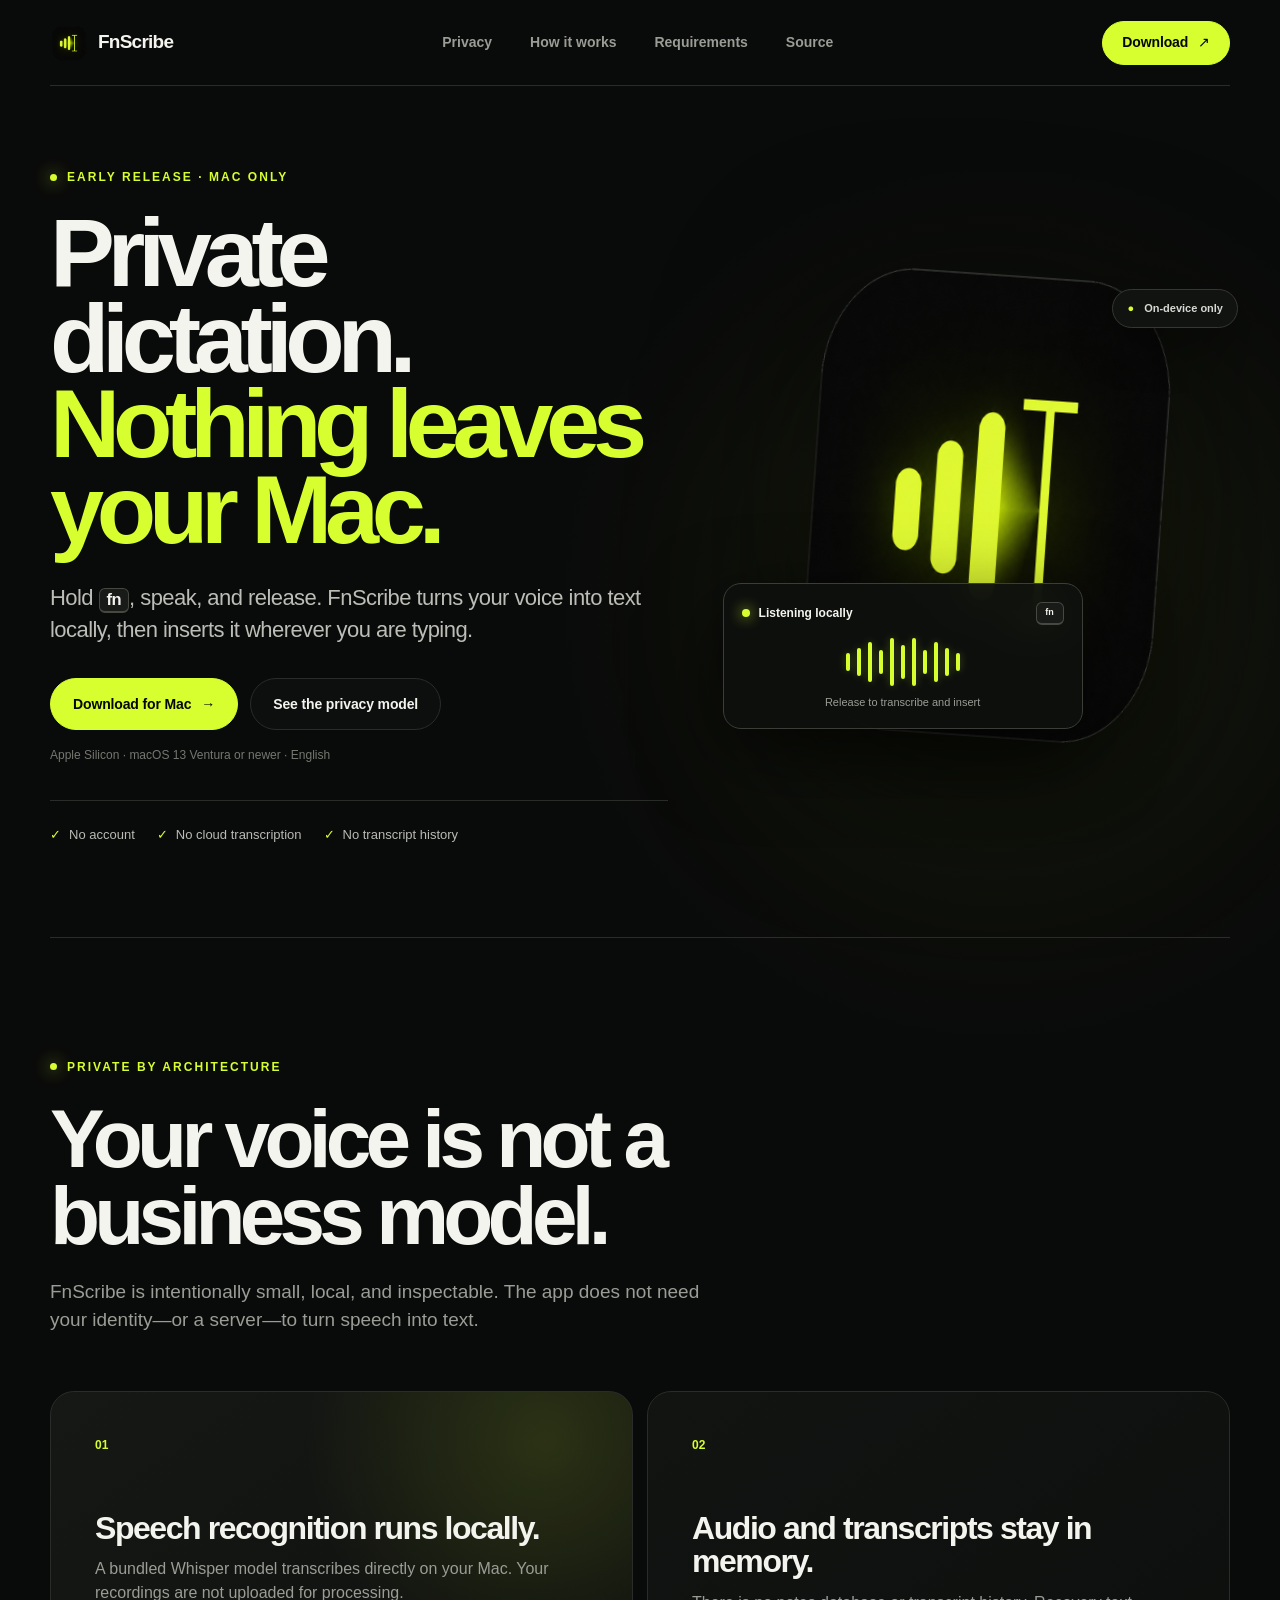
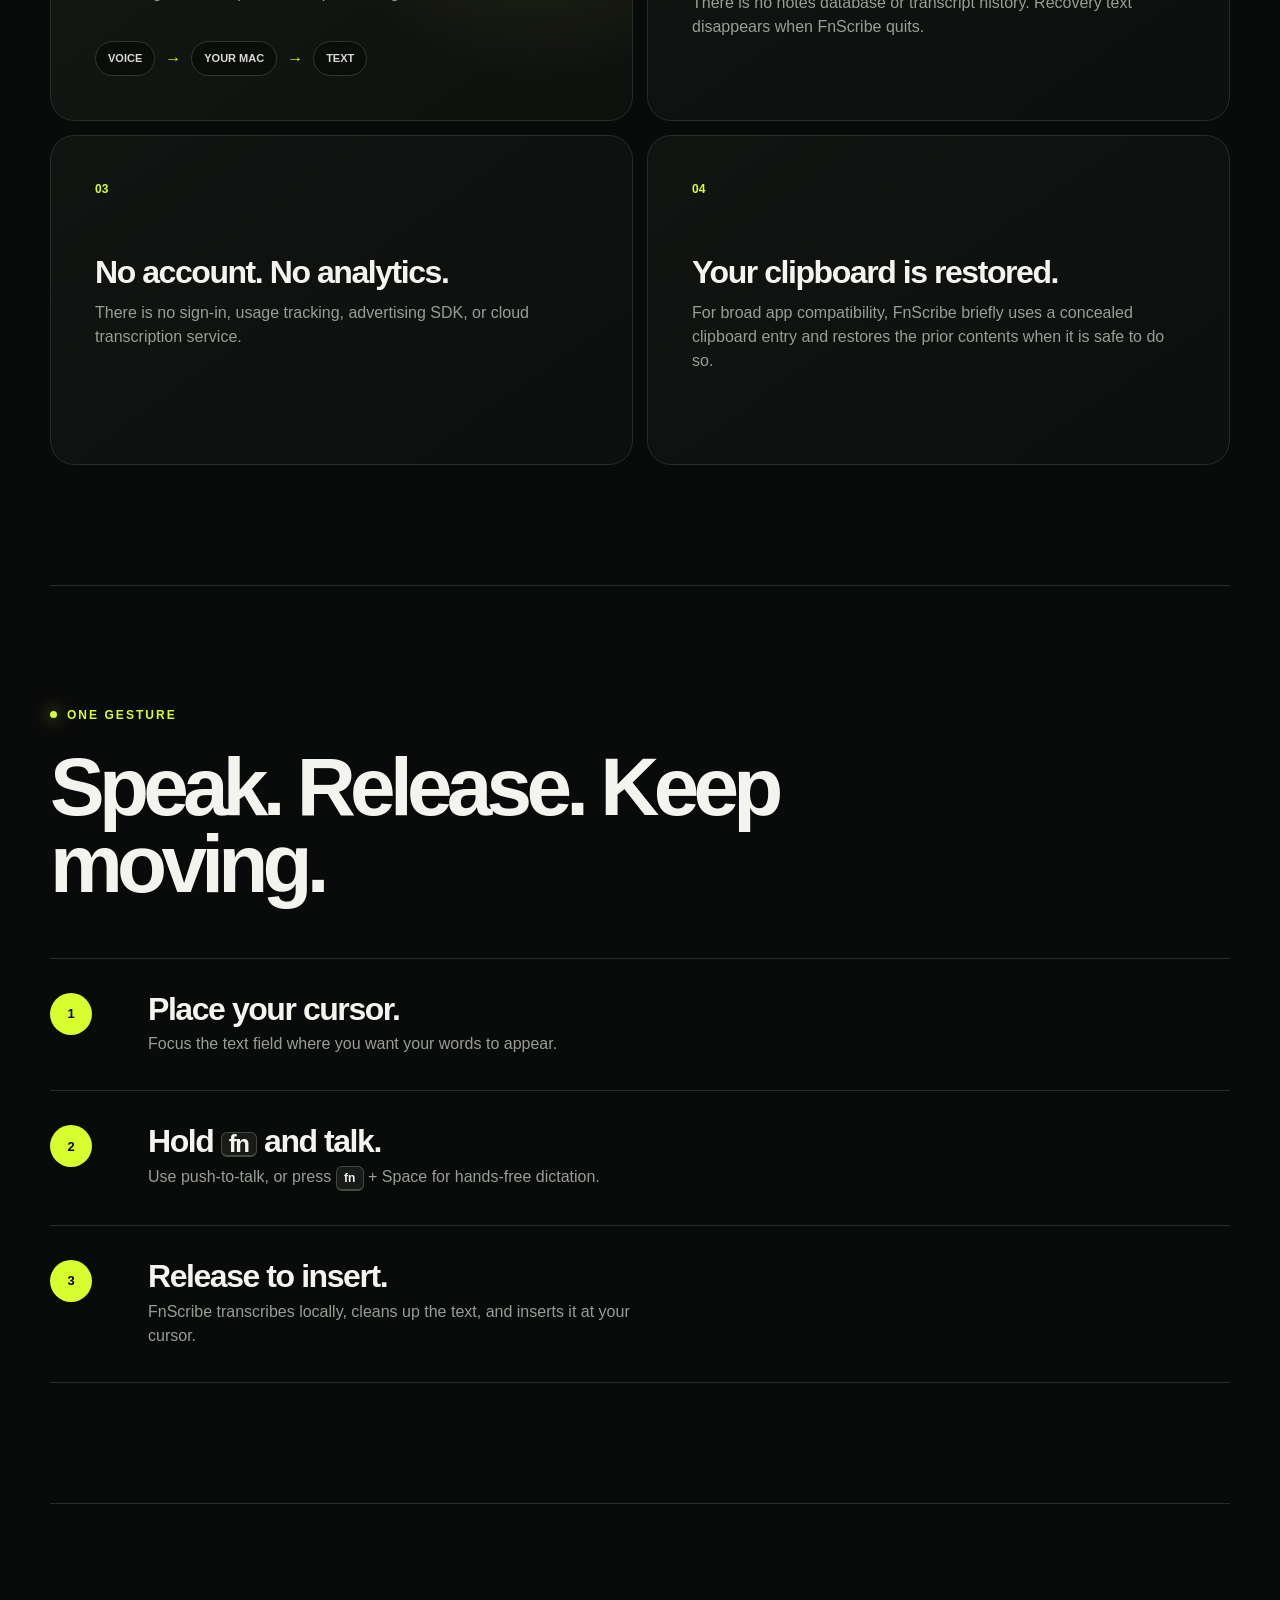
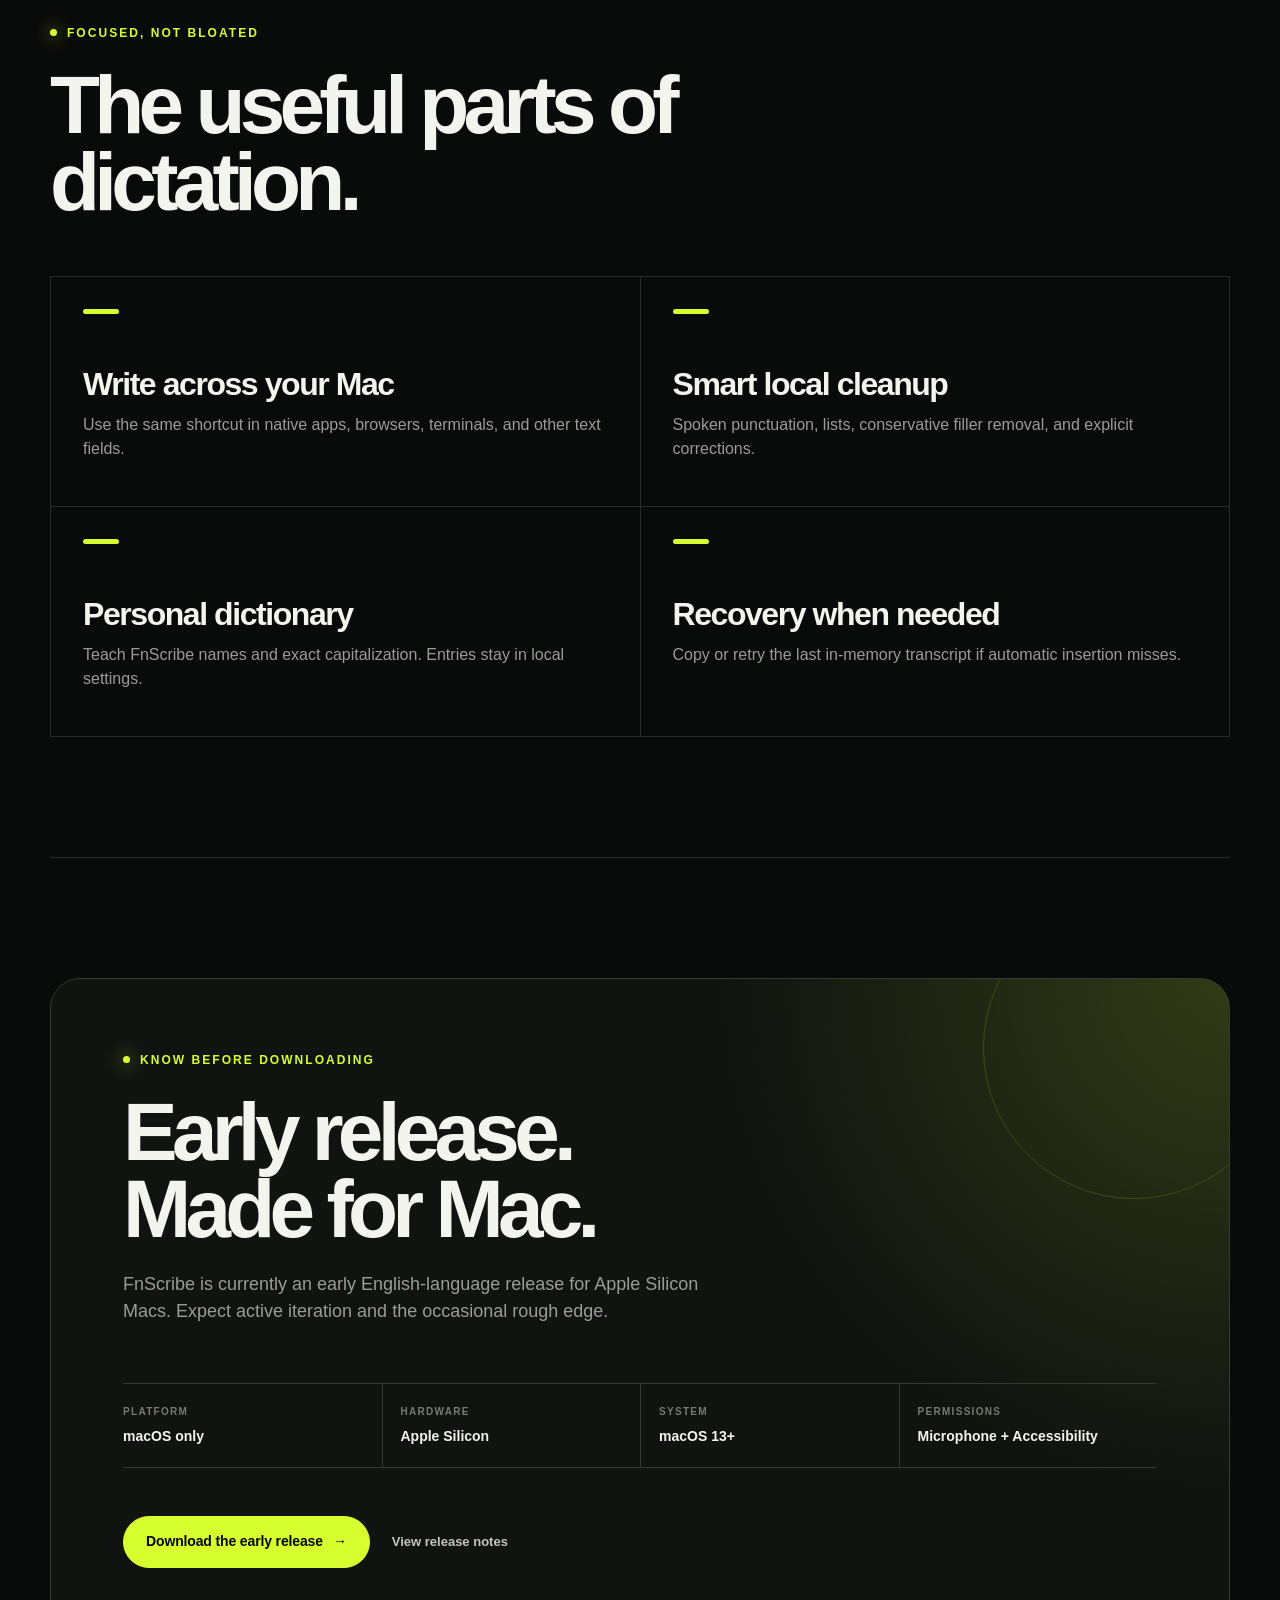
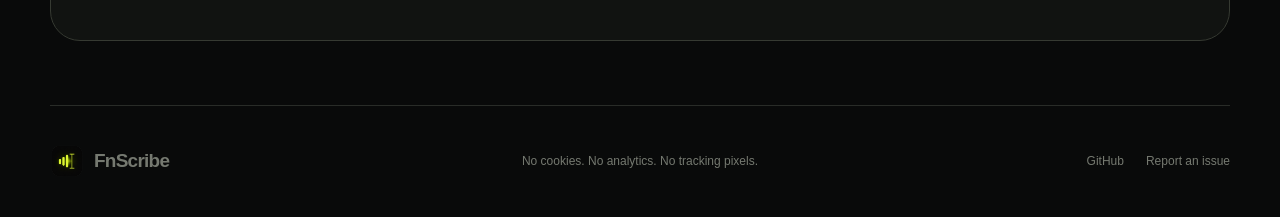
==== docs/index.html @ 54cc6b62 "add privacy-first website and app identity" ====
<!doctype html>
<html lang="en">
  <head>
    <meta charset="utf-8" />
    <meta name="viewport" content="width=device-width, initial-scale=1" />
    <meta name="color-scheme" content="dark" />
    <meta name="theme-color" content="#090a0a" />
    <meta
      name="description"
      content="FnScribe is private, offline dictation for Apple Silicon Macs. Hold fn, speak, and release—your audio and transcript stay on your Mac."
    />
    <meta name="robots" content="index, follow" />
    <meta property="og:type" content="website" />
    <meta property="og:site_name" content="FnScribe" />
    <meta property="og:title" content="FnScribe — Private dictation for Mac" />
    <meta
      property="og:description"
      content="Fast, local dictation with no account, no cloud transcription, and no transcript history. Early release for Apple Silicon Macs."
    />
    <meta
      property="og:url"
      content="https://algorithmicresearchgroup.github.io/fnscribe/"
    />
    <meta
      property="og:image"
      content="https://algorithmicresearchgroup.github.io/fnscribe/assets/fnscribe-icon.png"
    />
    <meta name="twitter:card" content="summary" />
    <link
      rel="canonical"
      href="https://algorithmicresearchgroup.github.io/fnscribe/"
    />
    <link rel="icon" type="image/png" href="assets/fnscribe-icon.png" />
    <link rel="apple-touch-icon" href="assets/fnscribe-icon.png" />
    <link rel="manifest" href="site.webmanifest" />
    <link rel="stylesheet" href="styles.css" />
    <title>FnScribe — Private dictation for Mac</title>
  </head>
  <body>
    <a class="skip-link" href="#main-content">Skip to content</a>

    <header class="site-header">
      <a class="brand" href="#top" aria-label="FnScribe home">
        <img src="assets/fnscribe-icon.png" width="38" height="38" alt="" />
        <span>FnScribe</span>
      </a>

      <nav aria-label="Main navigation">
        <a href="#privacy">Privacy</a>
        <a href="#how-it-works">How it works</a>
        <a href="#requirements">Requirements</a>
        <a href="https://github.com/AlgorithmicResearchGroup/fnscribe"
          >Source</a
        >
      </nav>

      <a
        class="button button-small"
        href="https://github.com/AlgorithmicResearchGroup/fnscribe/releases/latest/download/FnScribe-arm64.dmg"
        aria-label="Download the early release of FnScribe for Apple Silicon Mac"
      >
        Download <span aria-hidden="true">↗</span>
      </a>
    </header>

    <main id="main-content">
      <section class="hero" id="top">
        <div class="hero-copy">
          <p class="eyebrow">
            <span aria-hidden="true"></span> Early release · Mac only
          </p>
          <h1>Private dictation.<br /><em>Nothing leaves your Mac.</em></h1>
          <p class="lede">
            Hold <kbd>fn</kbd>, speak, and release. FnScribe turns your voice
            into text locally, then inserts it wherever you are typing.
          </p>

          <div class="hero-actions">
            <a
              class="button button-primary"
              href="https://github.com/AlgorithmicResearchGroup/fnscribe/releases/latest/download/FnScribe-arm64.dmg"
            >
              Download for Mac <span aria-hidden="true">→</span>
            </a>
            <a class="button button-secondary" href="#privacy"
              >See the privacy model</a
            >
          </div>

          <p class="compatibility">
            Apple Silicon · macOS 13 Ventura or newer · English
          </p>

          <ul class="trust-list" aria-label="Privacy summary">
            <li>No account</li>
            <li>No cloud transcription</li>
            <li>No transcript history</li>
          </ul>
        </div>

        <div
          class="hero-product"
          role="img"
          aria-label="FnScribe listening locally on your Mac"
        >
          <div class="hero-glow" aria-hidden="true"></div>
          <img
            class="hero-icon"
            src="assets/fnscribe-icon.png"
            width="512"
            height="512"
            alt="FnScribe lime waveform and text cursor icon"
          />
          <div class="listening-card">
            <div class="listening-status">
              <span class="live-dot" aria-hidden="true"></span>
              <span>Listening locally</span>
              <kbd>fn</kbd>
            </div>
            <div class="waveform" aria-hidden="true">
              <i></i><i></i><i></i><i></i><i></i><i></i><i></i><i></i><i></i
              ><i></i><i></i>
            </div>
            <p>Release to transcribe and insert</p>
          </div>
          <p class="on-device-badge">
            <span aria-hidden="true">●</span> On-device only
          </p>
        </div>
      </section>

      <section class="privacy section" id="privacy">
        <div class="section-heading">
          <p class="eyebrow">
            <span aria-hidden="true"></span> Private by architecture
          </p>
          <h2>Your voice is not a business model.</h2>
          <p>
            FnScribe is intentionally small, local, and inspectable. The app
            does not need your identity—or a server—to turn speech into text.
          </p>
        </div>

        <div class="privacy-grid">
          <article class="privacy-card privacy-card-featured">
            <p class="card-index">01</p>
            <h3>Speech recognition runs locally.</h3>
            <p>
              A bundled Whisper model transcribes directly on your Mac. Your
              recordings are not uploaded for processing.
            </p>
            <div
              class="local-pipeline"
              role="img"
              aria-label="Voice is processed locally and becomes text"
            >
              <span>Voice</span><b aria-hidden="true">→</b
              ><span>Your Mac</span> <b aria-hidden="true">→</b
              ><span>Text</span>
            </div>
          </article>

          <article class="privacy-card">
            <p class="card-index">02</p>
            <h3>Audio and transcripts stay in memory.</h3>
            <p>
              There is no notes database or transcript history. Recovery text
              disappears when FnScribe quits.
            </p>
          </article>

          <article class="privacy-card">
            <p class="card-index">03</p>
            <h3>No account. No analytics.</h3>
            <p>
              There is no sign-in, usage tracking, advertising SDK, or cloud
              transcription service.
            </p>
          </article>

          <article class="privacy-card">
            <p class="card-index">04</p>
            <h3>Your clipboard is restored.</h3>
            <p>
              For broad app compatibility, FnScribe briefly uses a concealed
              clipboard entry and restores the prior contents when it is safe to
              do so.
            </p>
          </article>
        </div>
      </section>

      <section class="how section" id="how-it-works">
        <div class="section-heading section-heading-compact">
          <p class="eyebrow"><span aria-hidden="true"></span> One gesture</p>
          <h2>Speak. Release. Keep moving.</h2>
        </div>

        <ol class="steps">
          <li>
            <span class="step-number">1</span>
            <div>
              <h3>Place your cursor.</h3>
              <p>Focus the text field where you want your words to appear.</p>
            </div>
          </li>
          <li>
            <span class="step-number">2</span>
            <div>
              <h3>Hold <kbd>fn</kbd> and talk.</h3>
              <p>
                Use push-to-talk, or press <kbd>fn</kbd> + Space for hands-free
                dictation.
              </p>
            </div>
          </li>
          <li>
            <span class="step-number">3</span>
            <div>
              <h3>Release to insert.</h3>
              <p>
                FnScribe transcribes locally, cleans up the text, and inserts it
                at your cursor.
              </p>
            </div>
          </li>
        </ol>
      </section>

      <section class="features section" aria-labelledby="features-title">
        <div class="section-heading section-heading-compact">
          <p class="eyebrow">
            <span aria-hidden="true"></span> Focused, not bloated
          </p>
          <h2 id="features-title">The useful parts of dictation.</h2>
        </div>

        <div class="feature-list">
          <article>
            <h3>Write across your Mac</h3>
            <p>
              Use the same shortcut in native apps, browsers, terminals, and
              other text fields.
            </p>
          </article>
          <article>
            <h3>Smart local cleanup</h3>
            <p>
              Spoken punctuation, lists, conservative filler removal, and
              explicit corrections.
            </p>
          </article>
          <article>
            <h3>Personal dictionary</h3>
            <p>
              Teach FnScribe names and exact capitalization. Entries stay in
              local settings.
            </p>
          </article>
          <article>
            <h3>Recovery when needed</h3>
            <p>
              Copy or retry the last in-memory transcript if automatic insertion
              misses.
            </p>
          </article>
        </div>
      </section>

      <section class="release section" id="requirements">
        <div class="release-card">
          <div>
            <p class="eyebrow">
              <span aria-hidden="true"></span> Know before downloading
            </p>
            <h2>Early release.<br />Made for Mac.</h2>
            <p class="release-copy">
              FnScribe is currently an early English-language release for Apple
              Silicon Macs. Expect active iteration and the occasional rough
              edge.
            </p>
          </div>

          <dl class="requirements">
            <div>
              <dt>Platform</dt>
              <dd>macOS only</dd>
            </div>
            <div>
              <dt>Hardware</dt>
              <dd>Apple Silicon</dd>
            </div>
            <div>
              <dt>System</dt>
              <dd>macOS 13+</dd>
            </div>
            <div>
              <dt>Permissions</dt>
              <dd>Microphone + Accessibility</dd>
            </div>
          </dl>

          <div class="release-actions">
            <a
              class="button button-primary"
              href="https://github.com/AlgorithmicResearchGroup/fnscribe/releases/latest/download/FnScribe-arm64.dmg"
            >
              Download the early release <span aria-hidden="true">→</span>
            </a>
            <a
              class="text-link"
              href="https://github.com/AlgorithmicResearchGroup/fnscribe/releases"
              >View release notes</a
            >
          </div>
        </div>
      </section>
    </main>

    <footer>
      <a class="brand" href="#top" aria-label="Back to the top">
        <img src="assets/fnscribe-icon.png" width="34" height="34" alt="" />
        <span>FnScribe</span>
      </a>
      <p>No cookies. No analytics. No tracking pixels.</p>
      <div>
        <a href="https://github.com/AlgorithmicResearchGroup/fnscribe"
          >GitHub</a
        >
        <a href="https://github.com/AlgorithmicResearchGroup/fnscribe/issues"
          >Report an issue</a
        >
      </div>
    </footer>
  </body>
</html>
---- docs/styles.css ----
:root {
  color-scheme: dark;
  --background: #090a0a;
  --surface: #101211;
  --surface-raised: #151715;
  --line: #292c28;
  --lime: #d7ff2f;
  --lime-soft: #bdda27;
  --text: #f4f4ef;
  --muted: #9a9d95;
  --black: #050605;
  --content: 1180px;
  font-family:
    -apple-system, BlinkMacSystemFont, "SF Pro Display", "Helvetica Neue",
    Arial, sans-serif;
  font-synthesis: none;
  text-rendering: optimizeLegibility;
}

* {
  box-sizing: border-box;
}

html {
  scroll-behavior: smooth;
}

body {
  min-width: 320px;
  margin: 0;
  color: var(--text);
  background:
    radial-gradient(circle at 78% 12%, rgb(215 255 47 / 7%), transparent 28rem),
    var(--background);
  font-size: 16px;
  line-height: 1.5;
}

body::before {
  position: fixed;
  z-index: -1;
  inset: 0;
  background-image: radial-gradient(
    rgb(255 255 255 / 5%) 0.6px,
    transparent 0.6px
  );
  background-size: 10px 10px;
  content: "";
  mask-image: linear-gradient(to bottom, black, transparent 72%);
  pointer-events: none;
}

a {
  color: inherit;
  text-decoration: none;
}

img {
  display: block;
  max-width: 100%;
}

button,
a {
  -webkit-tap-highlight-color: transparent;
}

a:focus-visible {
  outline: 3px solid var(--lime);
  outline-offset: 4px;
}

.skip-link {
  position: fixed;
  z-index: 100;
  top: 12px;
  left: 12px;
  padding: 10px 14px;
  border-radius: 99px;
  color: var(--black);
  background: var(--lime);
  font-size: 14px;
  font-weight: 760;
  transform: translateY(-180%);
}

.skip-link:focus {
  transform: translateY(0);
}

.site-header,
main,
footer {
  width: min(calc(100% - 48px), var(--content));
  margin-inline: auto;
}

.site-header {
  display: flex;
  min-height: 86px;
  align-items: center;
  justify-content: space-between;
  gap: 28px;
  border-bottom: 1px solid var(--line);
}

.brand {
  display: inline-flex;
  align-items: center;
  gap: 10px;
  font-size: 19px;
  font-weight: 780;
  letter-spacing: -0.04em;
}

.brand img {
  border-radius: 10px;
}

nav {
  display: flex;
  align-items: center;
  gap: clamp(20px, 3vw, 38px);
  color: var(--muted);
  font-size: 14px;
  font-weight: 550;
}

nav a,
footer a,
.text-link {
  transition: color 150ms ease;
}

nav a:hover,
footer a:hover,
.text-link:hover {
  color: var(--lime);
}

.button {
  display: inline-flex;
  min-height: 52px;
  align-items: center;
  justify-content: center;
  gap: 10px;
  padding: 0 22px;
  border: 1px solid var(--line);
  border-radius: 999px;
  font-size: 14px;
  font-weight: 720;
  letter-spacing: -0.01em;
  transition:
    color 150ms ease,
    background 150ms ease,
    border-color 150ms ease,
    transform 150ms ease;
}

.button:hover {
  transform: translateY(-2px);
}

.button-small {
  min-height: 44px;
  padding-inline: 19px;
  color: var(--black);
  background: var(--lime);
  border-color: var(--lime);
}

.button-primary {
  color: var(--black);
  background: var(--lime);
  border-color: var(--lime);
}

.button-primary:hover,
.button-small:hover {
  background: #e2ff65;
  border-color: #e2ff65;
}

.button-secondary {
  background: rgb(255 255 255 / 2%);
}

.button-secondary:hover {
  border-color: #555a51;
}

.hero {
  display: grid;
  min-height: 760px;
  grid-template-columns: minmax(0, 1.12fr) minmax(360px, 0.88fr);
  align-items: center;
  gap: clamp(42px, 6vw, 92px);
  padding: 82px 0 92px;
}

.eyebrow {
  display: flex;
  align-items: center;
  gap: 10px;
  margin: 0 0 24px;
  color: var(--lime);
  font-size: 12px;
  font-weight: 780;
  letter-spacing: 0.17em;
  text-transform: uppercase;
}

.eyebrow span {
  width: 7px;
  height: 7px;
  flex: 0 0 auto;
  border-radius: 50%;
  background: var(--lime);
  box-shadow: 0 0 18px var(--lime);
}

h1,
h2,
h3,
p {
  margin-top: 0;
}

h1 {
  max-width: 850px;
  margin-bottom: 30px;
  font-size: clamp(4rem, 7.6vw, 7.4rem);
  font-weight: 820;
  letter-spacing: -0.075em;
  line-height: 0.88;
}

h1 em {
  color: var(--lime);
  font-style: normal;
}

.lede {
  max-width: 650px;
  margin-bottom: 32px;
  color: #bbbdb6;
  font-size: clamp(18px, 2vw, 22px);
  letter-spacing: -0.025em;
  line-height: 1.45;
}

kbd {
  display: inline-flex;
  min-width: 28px;
  height: 25px;
  align-items: center;
  justify-content: center;
  padding: 0 7px;
  border: 1px solid #454941;
  border-bottom-width: 2px;
  border-radius: 6px;
  color: var(--text);
  background: #191b19;
  font-family: inherit;
  font-size: 0.75em;
  font-weight: 700;
  line-height: 1;
}

.hero-actions {
  display: flex;
  flex-wrap: wrap;
  gap: 12px;
}

.compatibility {
  margin: 16px 0 0;
  color: #747870;
  font-size: 12px;
}

.trust-list {
  display: flex;
  flex-wrap: wrap;
  gap: 12px 22px;
  margin: 36px 0 0;
  padding: 24px 0 0;
  border-top: 1px solid var(--line);
  color: #b9bbb5;
  font-size: 13px;
  list-style: none;
}

.trust-list li::before {
  margin-right: 8px;
  color: var(--lime);
  content: "✓";
  font-weight: 800;
}

.hero-product {
  position: relative;
  display: grid;
  min-height: 570px;
  place-items: center;
  isolation: isolate;
}

.hero-glow {
  position: absolute;
  z-index: -2;
  width: 470px;
  height: 470px;
  border-radius: 50%;
  background: radial-gradient(
    circle,
    rgb(215 255 47 / 24%),
    rgb(215 255 47 / 3%) 44%,
    transparent 70%
  );
  filter: blur(20px);
}

.hero-icon {
  width: min(390px, 88%);
  filter: drop-shadow(0 34px 80px rgb(0 0 0 / 65%));
  transform: rotate(4deg);
}

.listening-card {
  position: absolute;
  z-index: 2;
  bottom: 62px;
  left: -22px;
  width: min(360px, 86%);
  padding: 18px;
  border: 1px solid #3a3e36;
  border-radius: 18px;
  background: rgb(14 16 14 / 94%);
  box-shadow: 0 24px 80px rgb(0 0 0 / 60%);
  backdrop-filter: blur(18px);
}

.listening-status {
  display: grid;
  grid-template-columns: auto 1fr auto;
  align-items: center;
  gap: 9px;
  font-size: 12px;
  font-weight: 680;
}

.live-dot {
  width: 8px;
  height: 8px;
  border-radius: 50%;
  background: var(--lime);
  box-shadow: 0 0 14px var(--lime);
}

.listening-status kbd {
  height: 23px;
}

.waveform {
  display: flex;
  height: 54px;
  align-items: center;
  justify-content: center;
  gap: 7px;
  margin: 10px 0 5px;
}

.waveform i {
  width: 4px;
  height: 18px;
  border-radius: 99px;
  background: var(--lime);
  box-shadow: 0 0 9px rgb(215 255 47 / 28%);
}

.waveform i:nth-child(2),
.waveform i:nth-child(10) {
  height: 28px;
}

.waveform i:nth-child(3),
.waveform i:nth-child(9) {
  height: 40px;
}

.waveform i:nth-child(4),
.waveform i:nth-child(8) {
  height: 24px;
}

.waveform i:nth-child(5),
.waveform i:nth-child(7) {
  height: 48px;
}

.waveform i:nth-child(6) {
  height: 34px;
}

.listening-card > p {
  margin: 0;
  color: var(--muted);
  font-size: 11px;
  text-align: center;
}

.on-device-badge {
  position: absolute;
  top: 68px;
  right: -8px;
  padding: 10px 14px;
  border: 1px solid #34382f;
  border-radius: 999px;
  color: #d7d9d3;
  background: #111311;
  box-shadow: 0 16px 45px rgb(0 0 0 / 35%);
  font-size: 11px;
  font-weight: 650;
}

.on-device-badge span {
  margin-right: 7px;
  color: var(--lime);
}

.section {
  padding: 120px 0;
  border-top: 1px solid var(--line);
}

.section-heading {
  max-width: 880px;
  margin-bottom: 56px;
}

.section-heading-compact {
  max-width: 760px;
}

.section-heading h2,
.release-card h2 {
  margin-bottom: 24px;
  font-size: clamp(3.1rem, 6.4vw, 6.4rem);
  font-weight: 810;
  letter-spacing: -0.07em;
  line-height: 0.94;
}

.section-heading > p:last-child {
  max-width: 680px;
  margin-bottom: 0;
  color: var(--muted);
  font-size: 19px;
}

.privacy-grid {
  display: grid;
  grid-template-columns: repeat(2, minmax(0, 1fr));
  gap: 14px;
}

.privacy-card {
  min-height: 330px;
  padding: clamp(26px, 4vw, 44px);
  border: 1px solid var(--line);
  border-radius: 24px;
  background: linear-gradient(145deg, #121412, #0d0f0e);
}

.privacy-card-featured {
  background:
    radial-gradient(
      circle at 85% 15%,
      rgb(215 255 47 / 13%),
      transparent 15rem
    ),
    linear-gradient(145deg, #151814, #0e100e);
}

.card-index {
  margin-bottom: 58px;
  color: var(--lime);
  font-size: 12px;
  font-weight: 760;
}

.privacy-card h3,
.feature-list h3,
.steps h3 {
  margin-bottom: 12px;
  font-size: clamp(23px, 3vw, 32px);
  letter-spacing: -0.045em;
  line-height: 1.05;
}

.privacy-card > p:last-of-type,
.feature-list p,
.steps p {
  max-width: 520px;
  margin-bottom: 0;
  color: var(--muted);
}

.local-pipeline {
  display: flex;
  flex-wrap: wrap;
  align-items: center;
  gap: 10px;
  margin-top: 36px;
}

.local-pipeline span {
  padding: 8px 12px;
  border: 1px solid #33372f;
  border-radius: 999px;
  color: #d8dad3;
  background: #0b0d0b;
  font-size: 11px;
  font-weight: 650;
  text-transform: uppercase;
}

.local-pipeline b {
  color: var(--lime);
}

.steps {
  display: grid;
  margin: 0;
  padding: 0;
  border-top: 1px solid var(--line);
  list-style: none;
}

.steps li {
  display: grid;
  grid-template-columns: 72px 1fr;
  gap: 26px;
  padding: 34px 0;
  border-bottom: 1px solid var(--line);
}

.step-number {
  display: grid;
  width: 42px;
  height: 42px;
  place-items: center;
  border-radius: 50%;
  color: var(--black);
  background: var(--lime);
  font-size: 13px;
  font-weight: 800;
}

.steps h3 {
  margin: 0 0 6px;
}

.feature-list {
  display: grid;
  grid-template-columns: repeat(2, minmax(0, 1fr));
  border-top: 1px solid var(--line);
  border-left: 1px solid var(--line);
}

.feature-list article {
  min-height: 230px;
  padding: 32px;
  border-right: 1px solid var(--line);
  border-bottom: 1px solid var(--line);
}

.feature-list article::before {
  display: block;
  width: 36px;
  height: 5px;
  margin-bottom: 54px;
  border-radius: 99px;
  background: var(--lime);
  content: "";
}

.release {
  padding-bottom: 64px;
}

.release-card {
  position: relative;
  overflow: hidden;
  padding: clamp(32px, 6vw, 72px);
  border: 1px solid #363a32;
  border-radius: 30px;
  background:
    radial-gradient(circle at 100% 0, rgb(215 255 47 / 17%), transparent 32rem),
    #111311;
}

.release-card::after {
  position: absolute;
  top: -82px;
  right: -56px;
  width: 300px;
  height: 300px;
  border: 1px solid rgb(215 255 47 / 16%);
  border-radius: 50%;
  content: "";
}

.release-card > div:first-child {
  position: relative;
  z-index: 1;
  max-width: 760px;
}

.release-copy {
  max-width: 620px;
  color: var(--muted);
  font-size: 18px;
}

.requirements {
  position: relative;
  z-index: 1;
  display: grid;
  grid-template-columns: repeat(4, minmax(0, 1fr));
  margin: 58px 0 48px;
  border-top: 1px solid #363a32;
  border-bottom: 1px solid #363a32;
}

.requirements div {
  padding: 20px 18px 20px 0;
}

.requirements div + div {
  padding-left: 18px;
  border-left: 1px solid #363a32;
}

.requirements dt {
  margin-bottom: 7px;
  color: #777b72;
  font-size: 10px;
  font-weight: 730;
  letter-spacing: 0.13em;
  text-transform: uppercase;
}

.requirements dd {
  margin: 0;
  font-size: 14px;
  font-weight: 650;
}

.release-actions {
  position: relative;
  z-index: 1;
  display: flex;
  flex-wrap: wrap;
  align-items: center;
  gap: 22px;
}

.text-link {
  color: #c5c7c0;
  font-size: 13px;
  font-weight: 650;
}

footer {
  display: grid;
  min-height: 112px;
  grid-template-columns: 1fr auto 1fr;
  align-items: center;
  gap: 30px;
  border-top: 1px solid var(--line);
  color: #757970;
  font-size: 12px;
}

footer p {
  margin: 0;
  text-align: center;
}

footer > div {
  display: flex;
  justify-content: flex-end;
  gap: 22px;
}

@media (max-width: 980px) {
  nav {
    display: none;
  }

  .hero {
    min-height: auto;
    grid-template-columns: 1fr;
    padding-top: 72px;
  }

  .hero-copy {
    max-width: 820px;
  }

  .hero-product {
    min-height: 540px;
  }

  .hero-icon {
    width: min(410px, 72vw);
  }

  .listening-card {
    left: max(3vw, 0px);
  }

  .on-device-badge {
    right: max(3vw, 0px);
  }

  .requirements {
    grid-template-columns: repeat(2, minmax(0, 1fr));
  }

  .requirements div:nth-child(3) {
    padding-left: 0;
    border-left: 0;
    border-top: 1px solid #363a32;
  }

  .requirements div:nth-child(4) {
    border-top: 1px solid #363a32;
  }

  footer {
    grid-template-columns: 1fr 1fr;
  }

  footer p {
    display: none;
  }
}

@media (max-width: 680px) {
  .site-header,
  main,
  footer {
    width: min(calc(100% - 30px), var(--content));
  }

  .site-header {
    min-height: 74px;
  }

  .brand {
    font-size: 17px;
  }

  .brand img {
    width: 34px;
    height: 34px;
  }

  .button-small {
    min-height: 40px;
    padding-inline: 15px;
    font-size: 12px;
  }

  .hero {
    gap: 24px;
    padding: 60px 0 72px;
  }

  h1 {
    font-size: clamp(3.3rem, 17vw, 5.3rem);
  }

  .lede {
    font-size: 17px;
  }

  .hero-actions {
    display: grid;
  }

  .button {
    width: 100%;
  }

  .compatibility {
    line-height: 1.5;
  }

  .trust-list {
    display: grid;
    gap: 10px;
  }

  .hero-product {
    min-height: 430px;
  }

  .hero-icon {
    width: min(320px, 85vw);
  }

  .listening-card {
    bottom: 24px;
    left: 0;
    width: 92%;
  }

  .on-device-badge {
    top: 40px;
    right: 0;
  }

  .section {
    padding: 88px 0;
  }

  .section-heading {
    margin-bottom: 40px;
  }

  .section-heading h2,
  .release-card h2 {
    font-size: clamp(2.9rem, 14vw, 4.5rem);
  }

  .section-heading > p:last-child,
  .release-copy {
    font-size: 16px;
  }

  .privacy-grid,
  .feature-list {
    grid-template-columns: 1fr;
  }

  .privacy-card {
    min-height: 290px;
  }

  .card-index {
    margin-bottom: 42px;
  }

  .steps li {
    grid-template-columns: 48px 1fr;
    gap: 16px;
  }

  .requirements {
    grid-template-columns: 1fr;
  }

  .requirements div,
  .requirements div + div,
  .requirements div:nth-child(3) {
    padding: 16px 0;
    border-top: 1px solid #363a32;
    border-left: 0;
  }

  .requirements div:first-child {
    border-top: 0;
  }

  .release-actions {
    align-items: stretch;
    text-align: center;
  }

  footer {
    min-height: 150px;
    grid-template-columns: 1fr;
    align-content: center;
  }

  footer > div {
    justify-content: flex-start;
  }
}

@media (prefers-reduced-motion: reduce) {
  html {
    scroll-behavior: auto;
  }

  *,
  *::before,
  *::after {
    scroll-behavior: auto !important;
    transition-duration: 0.01ms !important;
  }
}
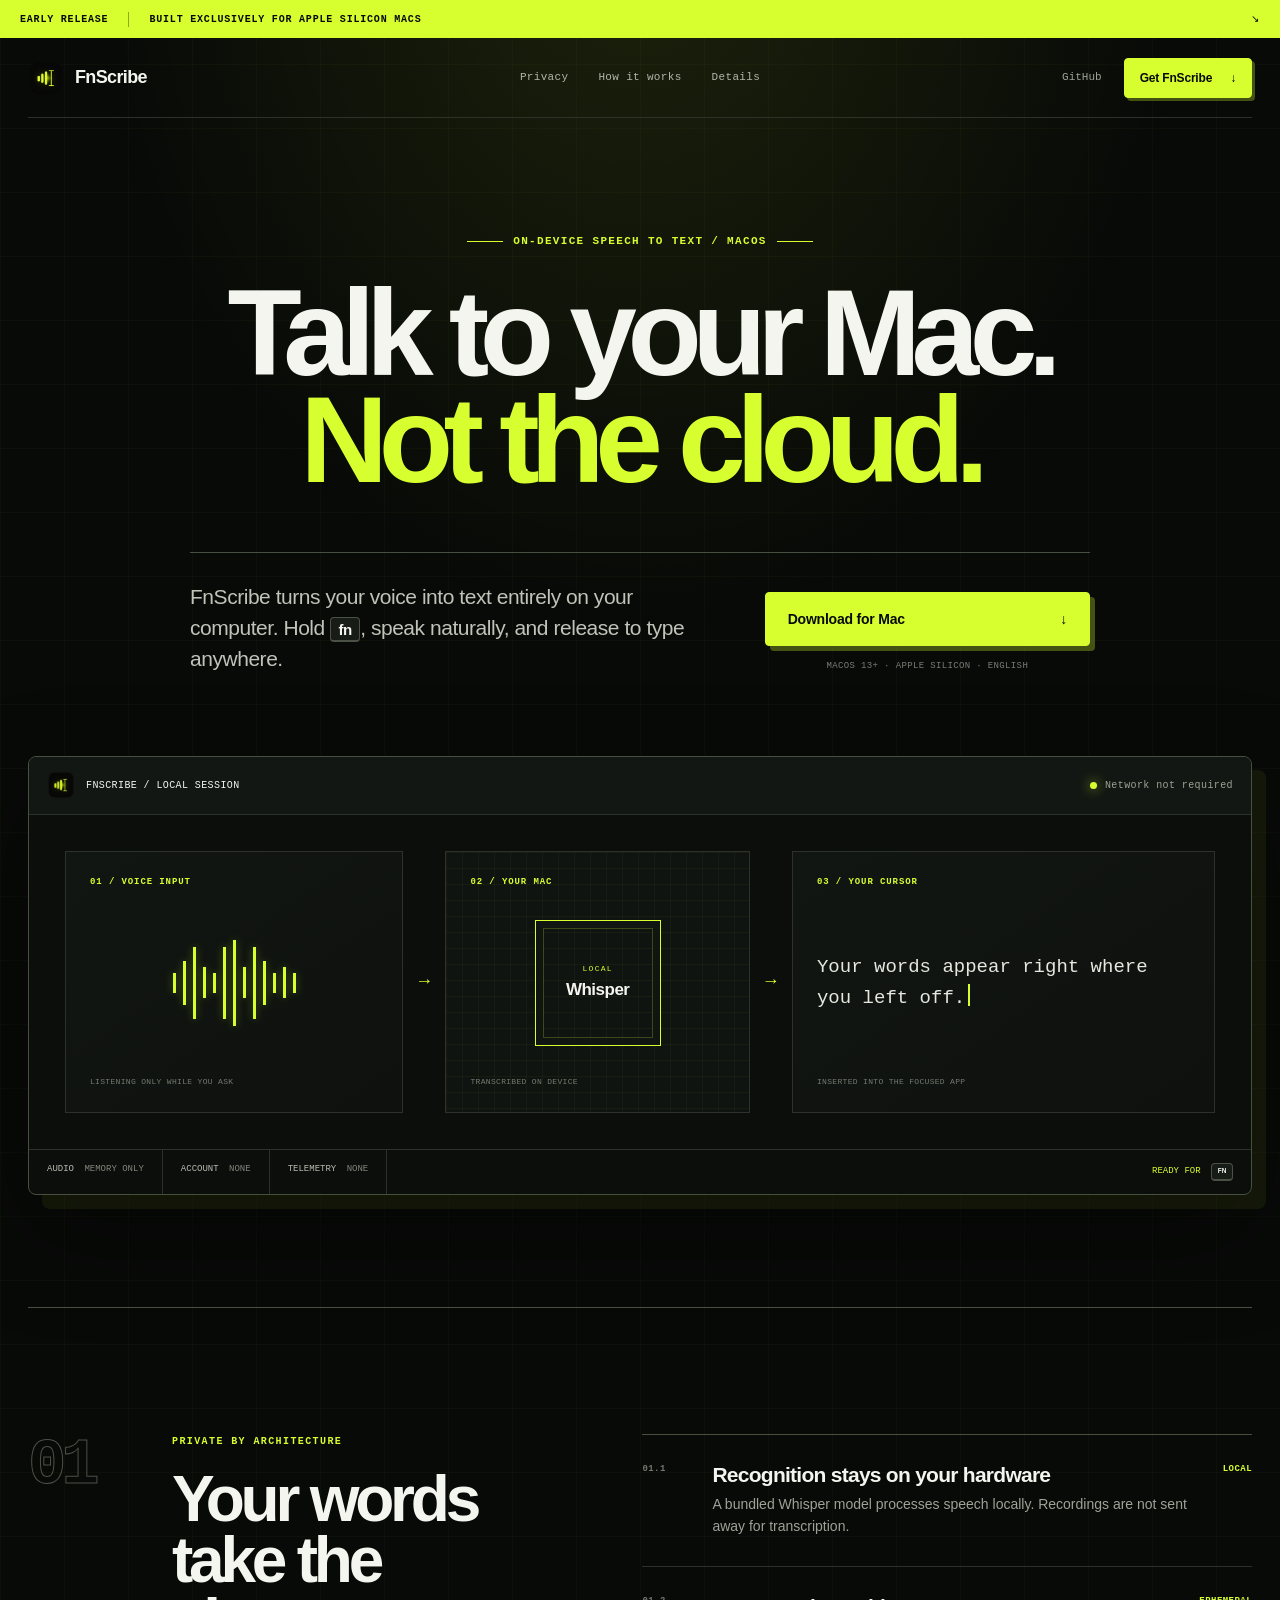
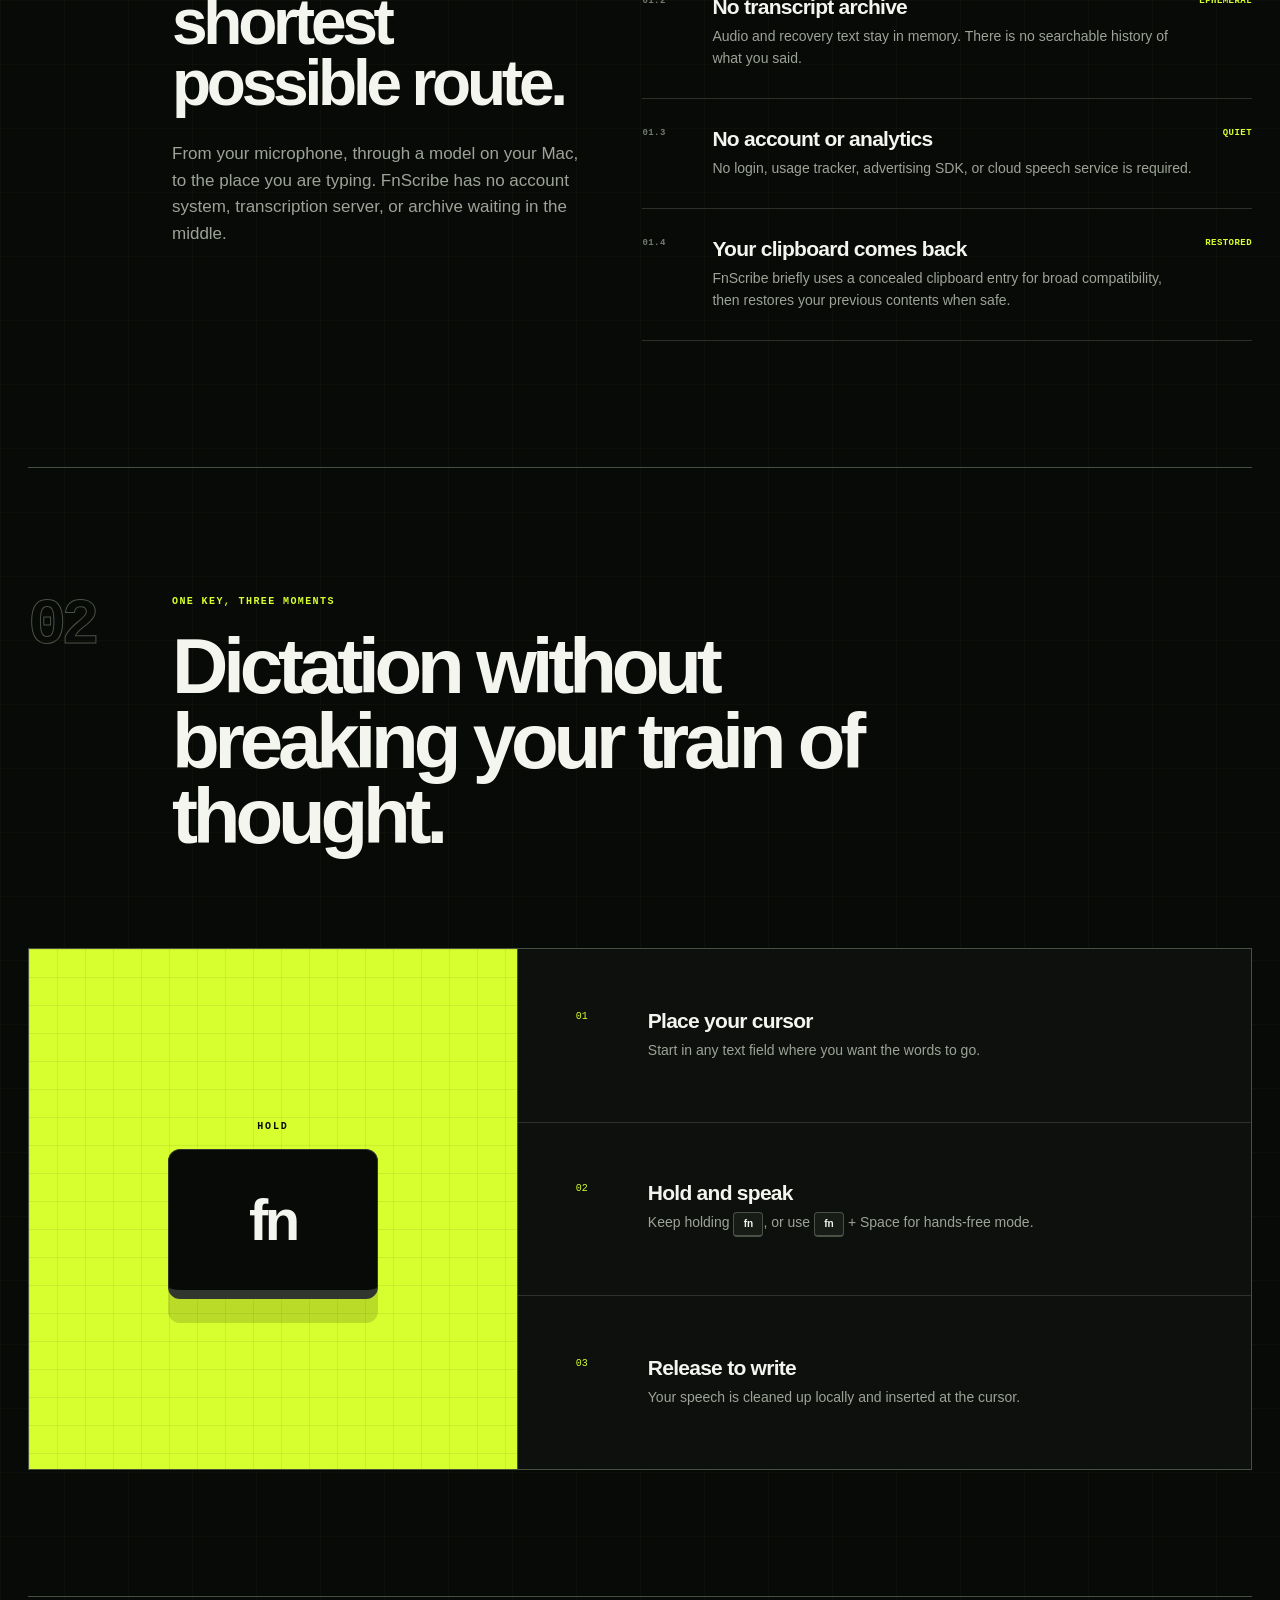
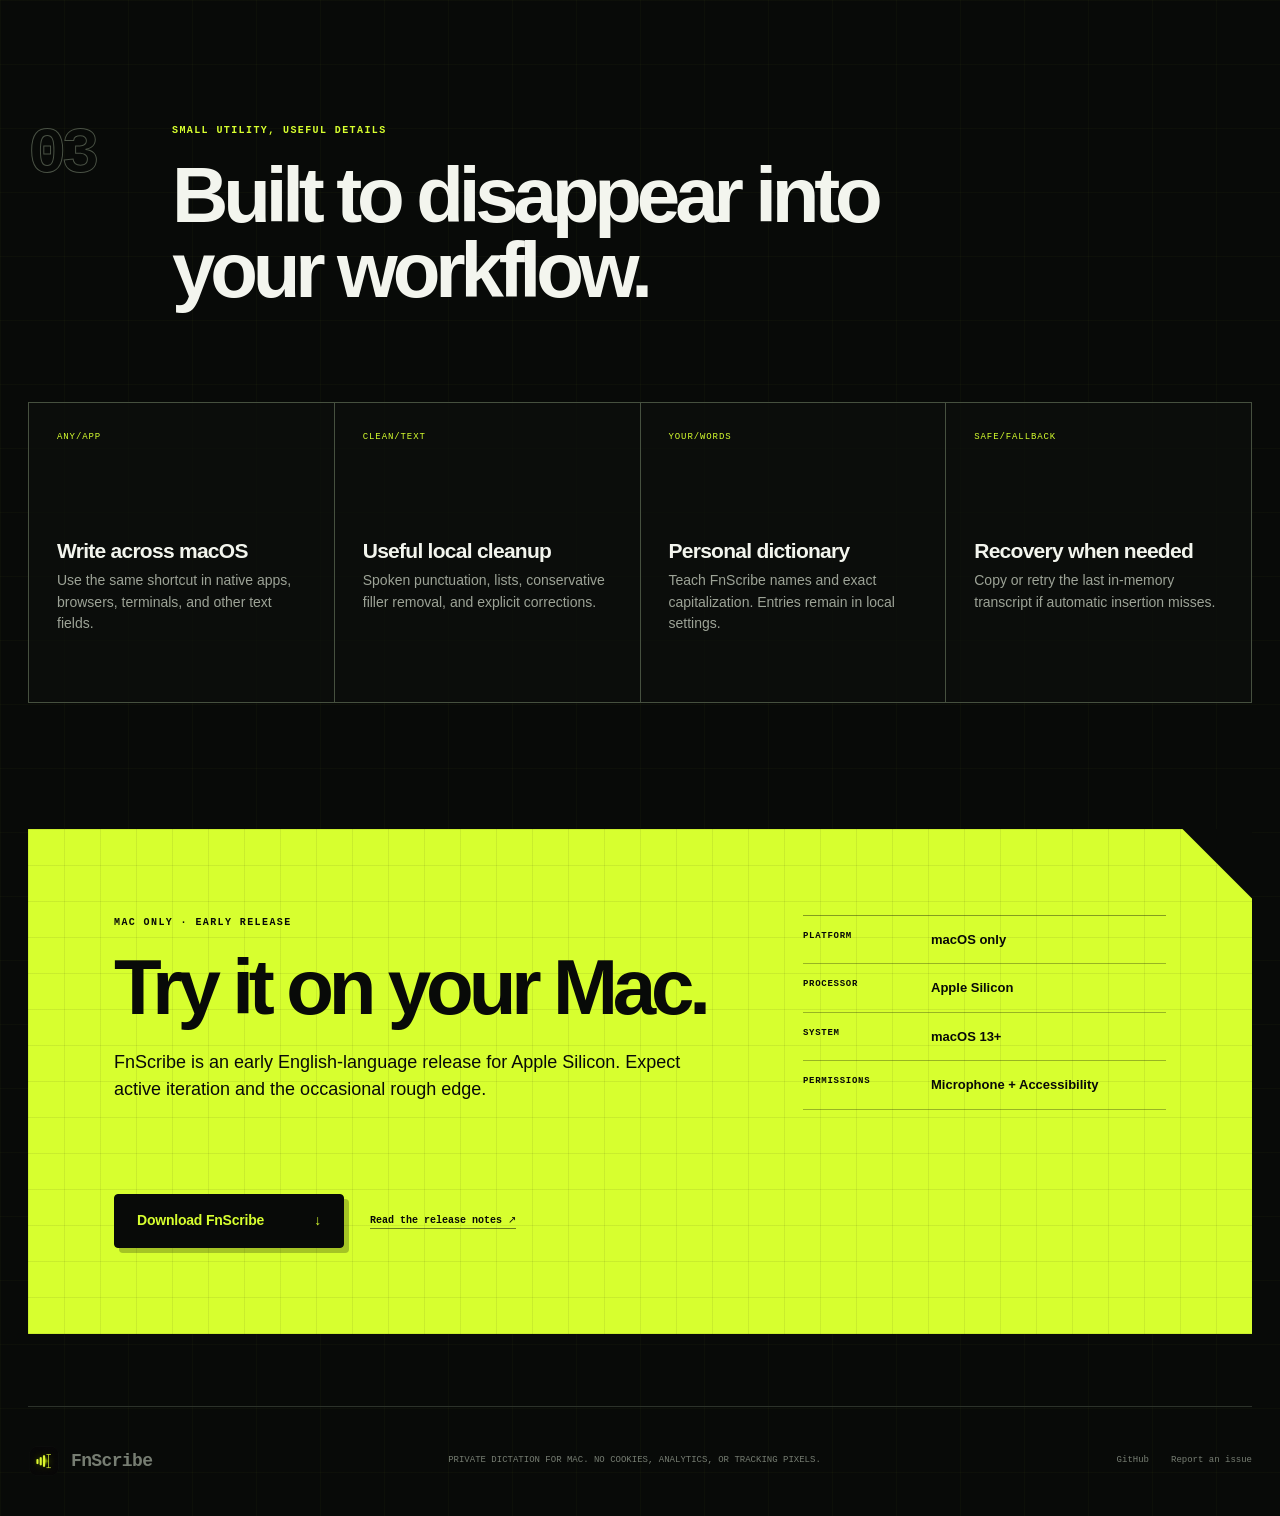
==== commit 1fc48566: "redesign FnScribe website" ====
--- a/docs/index.html
+++ b/docs/index.html
@@ -4,7 +4,7 @@
     <meta charset="utf-8" />
     <meta name="viewport" content="width=device-width, initial-scale=1" />
     <meta name="color-scheme" content="dark" />
-    <meta name="theme-color" content="#090a0a" />
+    <meta name="theme-color" content="#080a08" />
     <meta
       name="description"
       content="FnScribe is private, offline dictation for Apple Silicon Macs. Hold fn, speak, and release—your audio and transcript stay on your Mac."
@@ -39,297 +39,304 @@
   <body>
     <a class="skip-link" href="#main-content">Skip to content</a>
 
-    <header class="site-header">
+    <div class="release-strip" role="note">
+      <span>Early release</span>
+      <p>Built exclusively for Apple Silicon Macs</p>
+      <span aria-hidden="true">↘</span>
+    </div>
+
+    <header class="site-header" id="top">
       <a class="brand" href="#top" aria-label="FnScribe home">
-        <img src="assets/fnscribe-icon.png" width="38" height="38" alt="" />
+        <img src="assets/fnscribe-icon.png" width="36" height="36" alt="" />
         <span>FnScribe</span>
       </a>
 
       <nav aria-label="Main navigation">
         <a href="#privacy">Privacy</a>
         <a href="#how-it-works">How it works</a>
-        <a href="#requirements">Requirements</a>
-        <a href="https://github.com/AlgorithmicResearchGroup/fnscribe"
-          >Source</a
+        <a href="#details">Details</a>
+      </nav>
+
+      <div class="header-actions">
+        <a
+          class="source-link"
+          href="https://github.com/AlgorithmicResearchGroup/fnscribe"
+          >GitHub</a
         >
-      </nav>
-
-      <a
-        class="button button-small"
-        href="https://github.com/AlgorithmicResearchGroup/fnscribe/releases/latest/download/FnScribe-arm64.dmg"
-        aria-label="Download the early release of FnScribe for Apple Silicon Mac"
-      >
-        Download <span aria-hidden="true">↗</span>
-      </a>
+        <a
+          class="download-button download-button-small"
+          href="https://github.com/AlgorithmicResearchGroup/fnscribe/releases/latest/download/FnScribe-arm64.dmg"
+          aria-label="Download the early release of FnScribe for Apple Silicon Mac"
+        >
+          Get FnScribe <span aria-hidden="true">↓</span>
+        </a>
+      </div>
     </header>
 
     <main id="main-content">
-      <section class="hero" id="top">
-        <div class="hero-copy">
-          <p class="eyebrow">
-            <span aria-hidden="true"></span> Early release · Mac only
+      <section class="hero" aria-labelledby="hero-title">
+        <p class="coordinate-label">On-device speech to text / macOS</p>
+        <h1 id="hero-title">
+          Talk to your Mac.<br />
+          <span>Not the cloud.</span>
+        </h1>
+
+        <div class="hero-intro">
+          <p>
+            FnScribe turns your voice into text entirely on your computer.
+            Hold <kbd>fn</kbd>, speak naturally, and release to type anywhere.
           </p>
-          <h1>Private dictation.<br /><em>Nothing leaves your Mac.</em></h1>
-          <p class="lede">
-            Hold <kbd>fn</kbd>, speak, and release. FnScribe turns your voice
-            into text locally, then inserts it wherever you are typing.
-          </p>
-
-          <div class="hero-actions">
+          <div>
             <a
-              class="button button-primary"
+              class="download-button"
               href="https://github.com/AlgorithmicResearchGroup/fnscribe/releases/latest/download/FnScribe-arm64.dmg"
             >
-              Download for Mac <span aria-hidden="true">→</span>
+              Download for Mac <span aria-hidden="true">↓</span>
             </a>
-            <a class="button button-secondary" href="#privacy"
-              >See the privacy model</a
-            >
-          </div>
-
-          <p class="compatibility">
-            Apple Silicon · macOS 13 Ventura or newer · English
+            <small>macOS 13+ · Apple Silicon · English</small>
+          </div>
+        </div>
+
+        <div
+          class="local-console"
+          role="img"
+          aria-label="Voice input is transcribed locally on your Mac and inserted at your cursor without a network connection"
+        >
+          <div class="console-bar">
+            <div class="console-identity">
+              <img src="assets/fnscribe-icon.png" width="28" height="28" alt="" />
+              <span>FNSCRIBE / LOCAL SESSION</span>
+            </div>
+            <span class="offline-indicator">
+              <i aria-hidden="true"></i> Network not required
+            </span>
+          </div>
+
+          <div class="console-flow">
+            <div class="flow-block flow-input">
+              <p class="flow-label">01 / Voice input</p>
+              <div class="waveform" aria-hidden="true">
+                <i></i><i></i><i></i><i></i><i></i><i></i><i></i><i></i
+                ><i></i><i></i><i></i><i></i><i></i>
+              </div>
+              <p class="flow-caption">Listening only while you ask</p>
+            </div>
+
+            <span class="flow-arrow" aria-hidden="true">→</span>
+
+            <div class="flow-block flow-model">
+              <p class="flow-label">02 / Your Mac</p>
+              <div class="chip-mark" aria-hidden="true">
+                <span>LOCAL</span>
+                <b>Whisper</b>
+              </div>
+              <p class="flow-caption">Transcribed on device</p>
+            </div>
+
+            <span class="flow-arrow" aria-hidden="true">→</span>
+
+            <div class="flow-block flow-output">
+              <p class="flow-label">03 / Your cursor</p>
+              <p class="typed-copy">Your words appear right where you left off.<i></i></p>
+              <p class="flow-caption">Inserted into the focused app</p>
+            </div>
+          </div>
+
+          <div class="console-status">
+            <span><b>Audio</b> memory only</span>
+            <span><b>Account</b> none</span>
+            <span><b>Telemetry</b> none</span>
+            <span class="status-ready">Ready for <kbd>fn</kbd></span>
+          </div>
+        </div>
+      </section>
+
+      <section class="privacy section" id="privacy" aria-labelledby="privacy-title">
+        <div class="section-marker" aria-hidden="true">01</div>
+        <div class="privacy-statement">
+          <p class="section-kicker">Private by architecture</p>
+          <h2 id="privacy-title">Your words take the shortest possible route.</h2>
+          <p class="section-intro">
+            From your microphone, through a model on your Mac, to the place
+            you are typing. FnScribe has no account system, transcription
+            server, or archive waiting in the middle.
           </p>
-
-          <ul class="trust-list" aria-label="Privacy summary">
-            <li>No account</li>
-            <li>No cloud transcription</li>
-            <li>No transcript history</li>
-          </ul>
-        </div>
-
-        <div
-          class="hero-product"
-          role="img"
-          aria-label="FnScribe listening locally on your Mac"
-        >
-          <div class="hero-glow" aria-hidden="true"></div>
-          <img
-            class="hero-icon"
-            src="assets/fnscribe-icon.png"
-            width="512"
-            height="512"
-            alt="FnScribe lime waveform and text cursor icon"
-          />
-          <div class="listening-card">
-            <div class="listening-status">
-              <span class="live-dot" aria-hidden="true"></span>
-              <span>Listening locally</span>
-              <kbd>fn</kbd>
-            </div>
-            <div class="waveform" aria-hidden="true">
-              <i></i><i></i><i></i><i></i><i></i><i></i><i></i><i></i><i></i
-              ><i></i><i></i>
-            </div>
-            <p>Release to transcribe and insert</p>
-          </div>
-          <p class="on-device-badge">
-            <span aria-hidden="true">●</span> On-device only
+        </div>
+
+        <div class="privacy-ledger">
+          <article>
+            <span>01.1</span>
+            <div>
+              <h3>Recognition stays on your hardware</h3>
+              <p>
+                A bundled Whisper model processes speech locally. Recordings
+                are not sent away for transcription.
+              </p>
+            </div>
+            <strong>LOCAL</strong>
+          </article>
+          <article>
+            <span>01.2</span>
+            <div>
+              <h3>No transcript archive</h3>
+              <p>
+                Audio and recovery text stay in memory. There is no searchable
+                history of what you said.
+              </p>
+            </div>
+            <strong>EPHEMERAL</strong>
+          </article>
+          <article>
+            <span>01.3</span>
+            <div>
+              <h3>No account or analytics</h3>
+              <p>
+                No login, usage tracker, advertising SDK, or cloud speech
+                service is required.
+              </p>
+            </div>
+            <strong>QUIET</strong>
+          </article>
+          <article>
+            <span>01.4</span>
+            <div>
+              <h3>Your clipboard comes back</h3>
+              <p>
+                FnScribe briefly uses a concealed clipboard entry for broad
+                compatibility, then restores your previous contents when safe.
+              </p>
+            </div>
+            <strong>RESTORED</strong>
+          </article>
+        </div>
+      </section>
+
+      <section class="gesture section" id="how-it-works" aria-labelledby="gesture-title">
+        <div class="gesture-heading">
+          <div class="section-marker" aria-hidden="true">02</div>
+          <div>
+            <p class="section-kicker">One key, three moments</p>
+            <h2 id="gesture-title">Dictation without breaking your train of thought.</h2>
+          </div>
+        </div>
+
+        <div class="gesture-stage">
+          <div class="key-display" aria-hidden="true">
+            <span>Hold</span>
+            <kbd>fn</kbd>
+          </div>
+          <ol>
+            <li>
+              <span>01</span>
+              <div>
+                <h3>Place your cursor</h3>
+                <p>Start in any text field where you want the words to go.</p>
+              </div>
+            </li>
+            <li>
+              <span>02</span>
+              <div>
+                <h3>Hold and speak</h3>
+                <p>Keep holding <kbd>fn</kbd>, or use <kbd>fn</kbd> + Space for hands-free mode.</p>
+              </div>
+            </li>
+            <li>
+              <span>03</span>
+              <div>
+                <h3>Release to write</h3>
+                <p>Your speech is cleaned up locally and inserted at the cursor.</p>
+              </div>
+            </li>
+          </ol>
+        </div>
+      </section>
+
+      <section class="details section" id="details" aria-labelledby="details-title">
+        <div class="details-heading">
+          <div class="section-marker" aria-hidden="true">03</div>
+          <div>
+            <p class="section-kicker">Small utility, useful details</p>
+            <h2 id="details-title">Built to disappear into your workflow.</h2>
+          </div>
+        </div>
+
+        <div class="detail-table">
+          <article>
+            <span class="detail-code">ANY/APP</span>
+            <h3>Write across macOS</h3>
+            <p>Use the same shortcut in native apps, browsers, terminals, and other text fields.</p>
+          </article>
+          <article>
+            <span class="detail-code">CLEAN/TEXT</span>
+            <h3>Useful local cleanup</h3>
+            <p>Spoken punctuation, lists, conservative filler removal, and explicit corrections.</p>
+          </article>
+          <article>
+            <span class="detail-code">YOUR/WORDS</span>
+            <h3>Personal dictionary</h3>
+            <p>Teach FnScribe names and exact capitalization. Entries remain in local settings.</p>
+          </article>
+          <article>
+            <span class="detail-code">SAFE/FALLBACK</span>
+            <h3>Recovery when needed</h3>
+            <p>Copy or retry the last in-memory transcript if automatic insertion misses.</p>
+          </article>
+        </div>
+      </section>
+
+      <section class="release-panel" id="requirements" aria-labelledby="release-title">
+        <div class="release-panel-copy">
+          <p class="section-kicker">Mac only · early release</p>
+          <h2 id="release-title">Try it on your Mac.</h2>
+          <p>
+            FnScribe is an early English-language release for Apple Silicon.
+            Expect active iteration and the occasional rough edge.
           </p>
         </div>
-      </section>
-
-      <section class="privacy section" id="privacy">
-        <div class="section-heading">
-          <p class="eyebrow">
-            <span aria-hidden="true"></span> Private by architecture
-          </p>
-          <h2>Your voice is not a business model.</h2>
-          <p>
-            FnScribe is intentionally small, local, and inspectable. The app
-            does not need your identity—or a server—to turn speech into text.
-          </p>
-        </div>
-
-        <div class="privacy-grid">
-          <article class="privacy-card privacy-card-featured">
-            <p class="card-index">01</p>
-            <h3>Speech recognition runs locally.</h3>
-            <p>
-              A bundled Whisper model transcribes directly on your Mac. Your
-              recordings are not uploaded for processing.
-            </p>
-            <div
-              class="local-pipeline"
-              role="img"
-              aria-label="Voice is processed locally and becomes text"
-            >
-              <span>Voice</span><b aria-hidden="true">→</b
-              ><span>Your Mac</span> <b aria-hidden="true">→</b
-              ><span>Text</span>
-            </div>
-          </article>
-
-          <article class="privacy-card">
-            <p class="card-index">02</p>
-            <h3>Audio and transcripts stay in memory.</h3>
-            <p>
-              There is no notes database or transcript history. Recovery text
-              disappears when FnScribe quits.
-            </p>
-          </article>
-
-          <article class="privacy-card">
-            <p class="card-index">03</p>
-            <h3>No account. No analytics.</h3>
-            <p>
-              There is no sign-in, usage tracking, advertising SDK, or cloud
-              transcription service.
-            </p>
-          </article>
-
-          <article class="privacy-card">
-            <p class="card-index">04</p>
-            <h3>Your clipboard is restored.</h3>
-            <p>
-              For broad app compatibility, FnScribe briefly uses a concealed
-              clipboard entry and restores the prior contents when it is safe to
-              do so.
-            </p>
-          </article>
-        </div>
-      </section>
-
-      <section class="how section" id="how-it-works">
-        <div class="section-heading section-heading-compact">
-          <p class="eyebrow"><span aria-hidden="true"></span> One gesture</p>
-          <h2>Speak. Release. Keep moving.</h2>
-        </div>
-
-        <ol class="steps">
-          <li>
-            <span class="step-number">1</span>
-            <div>
-              <h3>Place your cursor.</h3>
-              <p>Focus the text field where you want your words to appear.</p>
-            </div>
-          </li>
-          <li>
-            <span class="step-number">2</span>
-            <div>
-              <h3>Hold <kbd>fn</kbd> and talk.</h3>
-              <p>
-                Use push-to-talk, or press <kbd>fn</kbd> + Space for hands-free
-                dictation.
-              </p>
-            </div>
-          </li>
-          <li>
-            <span class="step-number">3</span>
-            <div>
-              <h3>Release to insert.</h3>
-              <p>
-                FnScribe transcribes locally, cleans up the text, and inserts it
-                at your cursor.
-              </p>
-            </div>
-          </li>
-        </ol>
-      </section>
-
-      <section class="features section" aria-labelledby="features-title">
-        <div class="section-heading section-heading-compact">
-          <p class="eyebrow">
-            <span aria-hidden="true"></span> Focused, not bloated
-          </p>
-          <h2 id="features-title">The useful parts of dictation.</h2>
-        </div>
-
-        <div class="feature-list">
-          <article>
-            <h3>Write across your Mac</h3>
-            <p>
-              Use the same shortcut in native apps, browsers, terminals, and
-              other text fields.
-            </p>
-          </article>
-          <article>
-            <h3>Smart local cleanup</h3>
-            <p>
-              Spoken punctuation, lists, conservative filler removal, and
-              explicit corrections.
-            </p>
-          </article>
-          <article>
-            <h3>Personal dictionary</h3>
-            <p>
-              Teach FnScribe names and exact capitalization. Entries stay in
-              local settings.
-            </p>
-          </article>
-          <article>
-            <h3>Recovery when needed</h3>
-            <p>
-              Copy or retry the last in-memory transcript if automatic insertion
-              misses.
-            </p>
-          </article>
-        </div>
-      </section>
-
-      <section class="release section" id="requirements">
-        <div class="release-card">
-          <div>
-            <p class="eyebrow">
-              <span aria-hidden="true"></span> Know before downloading
-            </p>
-            <h2>Early release.<br />Made for Mac.</h2>
-            <p class="release-copy">
-              FnScribe is currently an early English-language release for Apple
-              Silicon Macs. Expect active iteration and the occasional rough
-              edge.
-            </p>
-          </div>
-
-          <dl class="requirements">
-            <div>
-              <dt>Platform</dt>
-              <dd>macOS only</dd>
-            </div>
-            <div>
-              <dt>Hardware</dt>
-              <dd>Apple Silicon</dd>
-            </div>
-            <div>
-              <dt>System</dt>
-              <dd>macOS 13+</dd>
-            </div>
-            <div>
-              <dt>Permissions</dt>
-              <dd>Microphone + Accessibility</dd>
-            </div>
-          </dl>
-
-          <div class="release-actions">
-            <a
-              class="button button-primary"
-              href="https://github.com/AlgorithmicResearchGroup/fnscribe/releases/latest/download/FnScribe-arm64.dmg"
-            >
-              Download the early release <span aria-hidden="true">→</span>
-            </a>
-            <a
-              class="text-link"
-              href="https://github.com/AlgorithmicResearchGroup/fnscribe/releases"
-              >View release notes</a
-            >
-          </div>
+
+        <dl class="requirements">
+          <div>
+            <dt>Platform</dt>
+            <dd>macOS only</dd>
+          </div>
+          <div>
+            <dt>Processor</dt>
+            <dd>Apple Silicon</dd>
+          </div>
+          <div>
+            <dt>System</dt>
+            <dd>macOS 13+</dd>
+          </div>
+          <div>
+            <dt>Permissions</dt>
+            <dd>Microphone + Accessibility</dd>
+          </div>
+        </dl>
+
+        <div class="release-panel-actions">
+          <a
+            class="download-button download-button-inverse"
+            href="https://github.com/AlgorithmicResearchGroup/fnscribe/releases/latest/download/FnScribe-arm64.dmg"
+          >
+            Download FnScribe <span aria-hidden="true">↓</span>
+          </a>
+          <a
+            href="https://github.com/AlgorithmicResearchGroup/fnscribe/releases"
+            >Read the release notes ↗</a
+          >
         </div>
       </section>
     </main>
 
     <footer>
       <a class="brand" href="#top" aria-label="Back to the top">
-        <img src="assets/fnscribe-icon.png" width="34" height="34" alt="" />
+        <img src="assets/fnscribe-icon.png" width="32" height="32" alt="" />
         <span>FnScribe</span>
       </a>
-      <p>No cookies. No analytics. No tracking pixels.</p>
+      <p>Private dictation for Mac. No cookies, analytics, or tracking pixels.</p>
       <div>
-        <a href="https://github.com/AlgorithmicResearchGroup/fnscribe"
-          >GitHub</a
-        >
-        <a href="https://github.com/AlgorithmicResearchGroup/fnscribe/issues"
-          >Report an issue</a
-        >
+        <a href="https://github.com/AlgorithmicResearchGroup/fnscribe">GitHub</a>
+        <a href="https://github.com/AlgorithmicResearchGroup/fnscribe/issues">Report an issue</a>
       </div>
     </footer>
   </body>
--- a/docs/styles.css
+++ b/docs/styles.css
@@ -1,18 +1,20 @@
 :root {
   color-scheme: dark;
-  --background: #090a0a;
-  --surface: #101211;
-  --surface-raised: #151715;
-  --line: #292c28;
+  --ink: #080a08;
+  --ink-soft: #0d100d;
+  --panel: #111411;
+  --panel-high: #171b16;
+  --line: #2c322a;
+  --line-bright: #46503f;
   --lime: #d7ff2f;
-  --lime-soft: #bdda27;
-  --text: #f4f4ef;
-  --muted: #9a9d95;
-  --black: #050605;
-  --content: 1180px;
-  font-family:
-    -apple-system, BlinkMacSystemFont, "SF Pro Display", "Helvetica Neue",
+  --lime-bright: #e5ff76;
+  --paper: #f3f5ee;
+  --muted: #9da397;
+  --mono: "SFMono-Regular", Consolas, "Liberation Mono", Menlo, monospace;
+  --sans: -apple-system, BlinkMacSystemFont, "SF Pro Display", "Helvetica Neue",
     Arial, sans-serif;
+  --content: 1280px;
+  font-family: var(--sans);
   font-synthesis: none;
   text-rendering: optimizeLegibility;
 }
@@ -28,10 +30,12 @@
 body {
   min-width: 320px;
   margin: 0;
-  color: var(--text);
+  color: var(--paper);
   background:
-    radial-gradient(circle at 78% 12%, rgb(215 255 47 / 7%), transparent 28rem),
-    var(--background);
+    linear-gradient(rgb(215 255 47 / 2.3%) 1px, transparent 1px),
+    linear-gradient(90deg, rgb(215 255 47 / 2.3%) 1px, transparent 1px),
+    var(--ink);
+  background-size: 64px 64px;
   font-size: 16px;
   line-height: 1.5;
 }
@@ -39,14 +43,14 @@
 body::before {
   position: fixed;
   z-index: -1;
-  inset: 0;
-  background-image: radial-gradient(
-    rgb(255 255 255 / 5%) 0.6px,
-    transparent 0.6px
+  inset: 38px 0 auto;
+  height: 44rem;
+  background: radial-gradient(
+    ellipse at 50% -20%,
+    rgb(215 255 47 / 10%),
+    transparent 62%
   );
-  background-size: 10px 10px;
   content: "";
-  mask-image: linear-gradient(to bottom, black, transparent 72%);
   pointer-events: none;
 }
 
@@ -60,8 +64,15 @@
   max-width: 100%;
 }
 
-button,
-a {
+h1,
+h2,
+h3,
+p {
+  margin-top: 0;
+}
+
+a,
+kbd {
   -webkit-tap-highlight-color: transparent;
 }
 
@@ -76,809 +87,1108 @@
   top: 12px;
   left: 12px;
   padding: 10px 14px;
-  border-radius: 99px;
-  color: var(--black);
+  color: var(--ink);
   background: var(--lime);
-  font-size: 14px;
-  font-weight: 760;
+  font-weight: 750;
   transform: translateY(-180%);
 }
 
 .skip-link:focus {
   transform: translateY(0);
+}
+
+.release-strip {
+  display: grid;
+  min-height: 38px;
+  grid-template-columns: auto 1fr auto;
+  align-items: center;
+  gap: 20px;
+  padding: 7px max(20px, calc((100vw - var(--content)) / 2));
+  color: var(--ink);
+  background: var(--lime);
+  font-family: var(--mono);
+  font-size: 10px;
+  font-weight: 760;
+  letter-spacing: 0.08em;
+  text-transform: uppercase;
+}
+
+.release-strip span:first-child {
+  padding-right: 20px;
+  border-right: 1px solid rgb(8 10 8 / 35%);
+}
+
+.release-strip p {
+  margin: 0;
 }
 
 .site-header,
 main,
 footer {
-  width: min(calc(100% - 48px), var(--content));
+  width: min(calc(100% - 56px), var(--content));
   margin-inline: auto;
 }
 
 .site-header {
+  display: grid;
+  min-height: 80px;
+  grid-template-columns: 1fr auto 1fr;
+  align-items: center;
+  gap: 32px;
+  border-bottom: 1px solid var(--line);
+}
+
+.brand {
+  display: inline-flex;
+  width: fit-content;
+  align-items: center;
+  gap: 11px;
+  font-size: 18px;
+  font-weight: 780;
+  letter-spacing: -0.035em;
+}
+
+.brand img {
+  border-radius: 8px;
+}
+
+nav {
   display: flex;
-  min-height: 86px;
+  align-items: center;
+  gap: 30px;
+  color: #b1b6aa;
+  font-family: var(--mono);
+  font-size: 11px;
+  letter-spacing: 0.03em;
+}
+
+nav a,
+.source-link,
+footer a,
+.release-panel-actions > a:last-child {
+  transition: color 160ms ease;
+}
+
+nav a:hover,
+.source-link:hover,
+footer a:hover {
+  color: var(--lime);
+}
+
+.header-actions {
+  display: flex;
+  align-items: center;
+  justify-content: flex-end;
+  gap: 22px;
+}
+
+.source-link {
+  color: var(--muted);
+  font-family: var(--mono);
+  font-size: 11px;
+}
+
+.download-button {
+  display: inline-flex;
+  min-height: 54px;
   align-items: center;
   justify-content: space-between;
   gap: 28px;
-  border-bottom: 1px solid var(--line);
-}
-
-.brand {
-  display: inline-flex;
-  align-items: center;
-  gap: 10px;
-  font-size: 19px;
+  padding: 0 22px;
+  border: 1px solid var(--lime);
+  border-radius: 4px;
+  color: var(--ink);
+  background: var(--lime);
+  box-shadow: 5px 5px 0 rgb(119 143 28 / 55%);
+  font-size: 14px;
   font-weight: 780;
-  letter-spacing: -0.04em;
-}
-
-.brand img {
-  border-radius: 10px;
-}
-
-nav {
+  letter-spacing: -0.015em;
+  transition:
+    background 150ms ease,
+    border-color 150ms ease,
+    box-shadow 150ms ease,
+    transform 150ms ease;
+}
+
+.download-button:hover {
+  background: var(--lime-bright);
+  border-color: var(--lime-bright);
+  box-shadow: 2px 2px 0 rgb(119 143 28 / 60%);
+  transform: translate(3px, 3px);
+}
+
+.download-button-small {
+  min-height: 40px;
+  gap: 18px;
+  padding-inline: 15px;
+  box-shadow: 3px 3px 0 rgb(119 143 28 / 55%);
+  font-size: 12px;
+}
+
+.hero {
+  padding: clamp(76px, 9vw, 132px) 0 112px;
+}
+
+.coordinate-label,
+.section-kicker,
+.flow-label,
+.flow-caption,
+.detail-code {
+  font-family: var(--mono);
+  text-transform: uppercase;
+}
+
+.coordinate-label {
   display: flex;
-  align-items: center;
-  gap: clamp(20px, 3vw, 38px);
-  color: var(--muted);
-  font-size: 14px;
-  font-weight: 550;
-}
-
-nav a,
-footer a,
-.text-link {
-  transition: color 150ms ease;
-}
-
-nav a:hover,
-footer a:hover,
-.text-link:hover {
-  color: var(--lime);
-}
-
-.button {
-  display: inline-flex;
-  min-height: 52px;
   align-items: center;
   justify-content: center;
   gap: 10px;
-  padding: 0 22px;
-  border: 1px solid var(--line);
-  border-radius: 999px;
-  font-size: 14px;
-  font-weight: 720;
-  letter-spacing: -0.01em;
-  transition:
-    color 150ms ease,
-    background 150ms ease,
-    border-color 150ms ease,
-    transform 150ms ease;
-}
-
-.button:hover {
-  transform: translateY(-2px);
-}
-
-.button-small {
-  min-height: 44px;
-  padding-inline: 19px;
-  color: var(--black);
+  margin-bottom: 30px;
+  color: var(--lime);
+  font-size: 11px;
+  font-weight: 650;
+  letter-spacing: 0.12em;
+}
+
+.coordinate-label::before,
+.coordinate-label::after {
+  width: 36px;
+  height: 1px;
   background: var(--lime);
-  border-color: var(--lime);
-}
-
-.button-primary {
-  color: var(--black);
-  background: var(--lime);
-  border-color: var(--lime);
-}
-
-.button-primary:hover,
-.button-small:hover {
-  background: #e2ff65;
-  border-color: #e2ff65;
-}
-
-.button-secondary {
-  background: rgb(255 255 255 / 2%);
-}
-
-.button-secondary:hover {
-  border-color: #555a51;
-}
-
-.hero {
-  display: grid;
-  min-height: 760px;
-  grid-template-columns: minmax(0, 1.12fr) minmax(360px, 0.88fr);
+  content: "";
+}
+
+h1 {
+  max-width: 1140px;
+  margin: 0 auto;
+  font-size: clamp(4rem, 9.5vw, 8.4rem);
+  font-weight: 790;
+  letter-spacing: -0.077em;
+  line-height: 0.88;
+  text-align: center;
+}
+
+h1 span {
+  color: var(--lime);
+}
+
+.hero-intro {
+  display: grid;
+  max-width: 900px;
+  grid-template-columns: 1.35fr 0.85fr;
+  align-items: end;
+  gap: 58px;
+  margin: 58px auto 82px;
+  padding-top: 28px;
+  border-top: 1px solid var(--line-bright);
+}
+
+.hero-intro > p {
+  margin: 0;
+  color: #bfc4b8;
+  font-size: clamp(17px, 2vw, 21px);
+  letter-spacing: -0.022em;
+  line-height: 1.48;
+}
+
+.hero-intro > div {
+  display: grid;
+  gap: 14px;
+}
+
+.hero-intro small {
+  color: #777e73;
+  font-family: var(--mono);
+  font-size: 9px;
+  letter-spacing: 0.04em;
+  text-align: center;
+  text-transform: uppercase;
+}
+
+kbd {
+  display: inline-grid;
+  min-width: 30px;
+  min-height: 25px;
+  place-items: center;
+  padding: 2px 7px;
+  border: 1px solid #4a5145;
+  border-bottom-width: 2px;
+  border-radius: 4px;
+  color: var(--paper);
+  background: #181c17;
+  font-family: var(--sans);
+  font-size: 0.72em;
+  font-weight: 730;
+  line-height: 1;
+}
+
+.local-console {
+  overflow: hidden;
+  border: 1px solid var(--line-bright);
+  border-radius: 8px;
+  background: #0b0e0b;
+  box-shadow:
+    14px 14px 0 rgb(215 255 47 / 6%),
+    0 38px 100px rgb(0 0 0 / 45%);
+}
+
+.console-bar {
+  display: flex;
+  min-height: 58px;
   align-items: center;
-  gap: clamp(42px, 6vw, 92px);
-  padding: 82px 0 92px;
-}
-
-.eyebrow {
+  justify-content: space-between;
+  gap: 24px;
+  padding: 12px 18px;
+  border-bottom: 1px solid var(--line);
+  background: #131713;
+  font-family: var(--mono);
+  font-size: 10px;
+  letter-spacing: 0.04em;
+}
+
+.console-identity {
   display: flex;
   align-items: center;
-  gap: 10px;
-  margin: 0 0 24px;
-  color: var(--lime);
-  font-size: 12px;
-  font-weight: 780;
-  letter-spacing: 0.17em;
-  text-transform: uppercase;
-}
-
-.eyebrow span {
+  gap: 11px;
+}
+
+.console-identity img {
+  border-radius: 6px;
+}
+
+.offline-indicator {
+  display: flex;
+  align-items: center;
+  gap: 8px;
+  color: #9ca494;
+}
+
+.offline-indicator i {
   width: 7px;
   height: 7px;
-  flex: 0 0 auto;
   border-radius: 50%;
   background: var(--lime);
-  box-shadow: 0 0 18px var(--lime);
-}
-
-h1,
-h2,
-h3,
-p {
-  margin-top: 0;
-}
-
-h1 {
-  max-width: 850px;
-  margin-bottom: 30px;
-  font-size: clamp(4rem, 7.6vw, 7.4rem);
-  font-weight: 820;
-  letter-spacing: -0.075em;
-  line-height: 0.88;
-}
-
-h1 em {
+  box-shadow: 0 0 12px rgb(215 255 47 / 72%);
+}
+
+.console-flow {
+  display: grid;
+  grid-template-columns: minmax(0, 1fr) 42px minmax(0, 0.9fr) 42px minmax(0, 1.25fr);
+  align-items: stretch;
+  padding: clamp(16px, 3vw, 36px);
+}
+
+.flow-block {
+  display: flex;
+  min-height: 262px;
+  flex-direction: column;
+  justify-content: space-between;
+  padding: 24px;
+  border: 1px solid var(--line);
+  background: linear-gradient(145deg, #121612, #0e110e);
+}
+
+.flow-label {
+  margin: 0;
   color: var(--lime);
-  font-style: normal;
-}
-
-.lede {
-  max-width: 650px;
-  margin-bottom: 32px;
-  color: #bbbdb6;
-  font-size: clamp(18px, 2vw, 22px);
-  letter-spacing: -0.025em;
-  line-height: 1.45;
-}
-
-kbd {
-  display: inline-flex;
-  min-width: 28px;
-  height: 25px;
-  align-items: center;
-  justify-content: center;
-  padding: 0 7px;
-  border: 1px solid #454941;
-  border-bottom-width: 2px;
-  border-radius: 6px;
-  color: var(--text);
-  background: #191b19;
-  font-family: inherit;
-  font-size: 0.75em;
-  font-weight: 700;
-  line-height: 1;
-}
-
-.hero-actions {
-  display: flex;
-  flex-wrap: wrap;
-  gap: 12px;
-}
-
-.compatibility {
-  margin: 16px 0 0;
-  color: #747870;
-  font-size: 12px;
-}
-
-.trust-list {
-  display: flex;
-  flex-wrap: wrap;
-  gap: 12px 22px;
-  margin: 36px 0 0;
-  padding: 24px 0 0;
-  border-top: 1px solid var(--line);
-  color: #b9bbb5;
-  font-size: 13px;
-  list-style: none;
-}
-
-.trust-list li::before {
-  margin-right: 8px;
+  font-size: 9px;
+  font-weight: 720;
+  letter-spacing: 0.1em;
+}
+
+.flow-caption {
+  margin: 0;
+  color: #737b70;
+  font-size: 8px;
+  letter-spacing: 0.04em;
+}
+
+.flow-arrow {
+  display: grid;
+  place-items: center;
   color: var(--lime);
-  content: "✓";
-  font-weight: 800;
-}
-
-.hero-product {
-  position: relative;
-  display: grid;
-  min-height: 570px;
-  place-items: center;
-  isolation: isolate;
-}
-
-.hero-glow {
-  position: absolute;
-  z-index: -2;
-  width: 470px;
-  height: 470px;
-  border-radius: 50%;
-  background: radial-gradient(
-    circle,
-    rgb(215 255 47 / 24%),
-    rgb(215 255 47 / 3%) 44%,
-    transparent 70%
-  );
-  filter: blur(20px);
-}
-
-.hero-icon {
-  width: min(390px, 88%);
-  filter: drop-shadow(0 34px 80px rgb(0 0 0 / 65%));
-  transform: rotate(4deg);
-}
-
-.listening-card {
-  position: absolute;
-  z-index: 2;
-  bottom: 62px;
-  left: -22px;
-  width: min(360px, 86%);
-  padding: 18px;
-  border: 1px solid #3a3e36;
-  border-radius: 18px;
-  background: rgb(14 16 14 / 94%);
-  box-shadow: 0 24px 80px rgb(0 0 0 / 60%);
-  backdrop-filter: blur(18px);
-}
-
-.listening-status {
-  display: grid;
-  grid-template-columns: auto 1fr auto;
-  align-items: center;
-  gap: 9px;
-  font-size: 12px;
-  font-weight: 680;
-}
-
-.live-dot {
-  width: 8px;
-  height: 8px;
-  border-radius: 50%;
-  background: var(--lime);
-  box-shadow: 0 0 14px var(--lime);
-}
-
-.listening-status kbd {
-  height: 23px;
+  font-family: var(--mono);
+  font-size: 18px;
 }
 
 .waveform {
   display: flex;
-  height: 54px;
+  height: 100px;
   align-items: center;
   justify-content: center;
   gap: 7px;
-  margin: 10px 0 5px;
 }
 
 .waveform i {
-  width: 4px;
-  height: 18px;
-  border-radius: 99px;
+  width: 3px;
+  height: 20px;
   background: var(--lime);
-  box-shadow: 0 0 9px rgb(215 255 47 / 28%);
-}
-
-.waveform i:nth-child(2),
-.waveform i:nth-child(10) {
-  height: 28px;
-}
-
-.waveform i:nth-child(3),
-.waveform i:nth-child(9) {
-  height: 40px;
-}
-
-.waveform i:nth-child(4),
-.waveform i:nth-child(8) {
-  height: 24px;
-}
-
-.waveform i:nth-child(5),
+  box-shadow: 0 0 8px rgb(215 255 47 / 32%);
+  animation: listening 1.3s ease-in-out infinite alternate;
+}
+
+.waveform i:nth-child(2n) {
+  height: 44px;
+  animation-delay: -0.5s;
+}
+
+.waveform i:nth-child(3n) {
+  height: 72px;
+  animation-delay: -0.85s;
+}
+
+.waveform i:nth-child(4n) {
+  height: 31px;
+  animation-delay: -0.2s;
+}
+
 .waveform i:nth-child(7) {
-  height: 48px;
-}
-
-.waveform i:nth-child(6) {
-  height: 34px;
-}
-
-.listening-card > p {
+  height: 86px;
+}
+
+@keyframes listening {
+  from {
+    transform: scaleY(0.58);
+  }
+  to {
+    transform: scaleY(1);
+  }
+}
+
+.flow-model {
+  background:
+    linear-gradient(rgb(215 255 47 / 4%) 1px, transparent 1px),
+    linear-gradient(90deg, rgb(215 255 47 / 4%) 1px, transparent 1px),
+    #101410;
+  background-size: 16px 16px;
+}
+
+.chip-mark {
+  display: grid;
+  width: 126px;
+  height: 126px;
+  place-content: center;
+  align-self: center;
+  border: 1px solid var(--lime);
+  box-shadow:
+    inset 0 0 0 7px #111511,
+    inset 0 0 0 8px rgb(215 255 47 / 22%);
+  text-align: center;
+}
+
+.chip-mark::before,
+.chip-mark::after {
+  position: absolute;
+  content: "";
+}
+
+.chip-mark span {
+  color: var(--lime);
+  font-family: var(--mono);
+  font-size: 8px;
+  letter-spacing: 0.16em;
+}
+
+.chip-mark b {
+  margin-top: 2px;
+  font-size: 17px;
+  letter-spacing: -0.03em;
+}
+
+.typed-copy {
+  margin: auto 0;
+  color: #e4e8de;
+  font-family: var(--mono);
+  font-size: clamp(14px, 1.6vw, 19px);
+  line-height: 1.62;
+}
+
+.typed-copy i {
+  display: inline-block;
+  width: 2px;
+  height: 1.2em;
+  margin-left: 3px;
+  background: var(--lime);
+  vertical-align: -0.2em;
+  animation: cursor 850ms steps(1) infinite;
+}
+
+@keyframes cursor {
+  50% {
+    opacity: 0;
+  }
+}
+
+.console-status {
+  display: grid;
+  grid-template-columns: repeat(3, auto) 1fr;
+  gap: 0;
+  border-top: 1px solid var(--line);
+  color: #7f867a;
+  font-family: var(--mono);
+  font-size: 9px;
+  text-transform: uppercase;
+}
+
+.console-status > span {
+  padding: 13px 18px;
+  border-right: 1px solid var(--line);
+}
+
+.console-status b {
+  margin-right: 5px;
+  color: #b8bdb2;
+  font-weight: 520;
+}
+
+.console-status .status-ready {
+  border-right: 0;
+  color: var(--lime);
+  text-align: right;
+}
+
+.status-ready kbd {
+  min-width: 22px;
+  min-height: 18px;
+  margin-left: 5px;
+  padding: 1px 4px;
+}
+
+.section {
+  padding: 126px 0;
+  border-top: 1px solid var(--line-bright);
+}
+
+.section-marker {
+  color: transparent;
+  font-family: var(--mono);
+  font-size: clamp(3rem, 5vw, 5.5rem);
+  font-weight: 800;
+  letter-spacing: -0.08em;
+  line-height: 1;
+  -webkit-text-stroke: 1px #4a5245;
+}
+
+.section-kicker {
+  margin-bottom: 20px;
+  color: var(--lime);
+  font-size: 10px;
+  font-weight: 720;
+  letter-spacing: 0.14em;
+}
+
+.section h2,
+.release-panel h2 {
+  margin-bottom: 26px;
+  font-size: clamp(3rem, 6.1vw, 6.1rem);
+  font-weight: 760;
+  letter-spacing: -0.066em;
+  line-height: 0.96;
+}
+
+.privacy {
+  display: grid;
+  grid-template-columns: 80px minmax(300px, 0.8fr) minmax(460px, 1.2fr);
+  align-items: start;
+  gap: clamp(30px, 5vw, 72px);
+}
+
+.privacy-statement {
+  position: sticky;
+  top: 32px;
+}
+
+.privacy-statement h2 {
+  font-size: clamp(3rem, 5vw, 5.2rem);
+}
+
+.section-intro {
+  max-width: 550px;
   margin: 0;
   color: var(--muted);
-  font-size: 11px;
+  font-size: 17px;
+  line-height: 1.58;
+}
+
+.privacy-ledger {
+  border-top: 1px solid var(--line-bright);
+}
+
+.privacy-ledger article {
+  display: grid;
+  grid-template-columns: 48px minmax(0, 1fr) auto;
+  gap: 22px;
+  padding: 28px 0;
+  border-bottom: 1px solid var(--line);
+}
+
+.privacy-ledger article > span,
+.privacy-ledger strong {
+  color: #727a6f;
+  font-family: var(--mono);
+  font-size: 9px;
+  font-weight: 560;
+  letter-spacing: 0.05em;
+}
+
+.privacy-ledger strong {
+  color: var(--lime);
+}
+
+.privacy-ledger h3,
+.gesture-stage h3,
+.detail-table h3 {
+  margin-bottom: 8px;
+  font-size: 21px;
+  font-weight: 690;
+  letter-spacing: -0.035em;
+  line-height: 1.12;
+}
+
+.privacy-ledger p,
+.gesture-stage p,
+.detail-table p {
+  margin: 0;
+  color: var(--muted);
+  font-size: 14px;
+  line-height: 1.55;
+}
+
+.gesture-heading,
+.details-heading {
+  display: grid;
+  grid-template-columns: 80px minmax(0, 840px);
+  gap: clamp(30px, 5vw, 72px);
+  margin-bottom: 68px;
+}
+
+.gesture-stage {
+  display: grid;
+  grid-template-columns: minmax(300px, 0.8fr) minmax(440px, 1.2fr);
+  border: 1px solid var(--line-bright);
+  background: var(--ink-soft);
+}
+
+.key-display {
+  display: grid;
+  min-height: 520px;
+  place-content: center;
+  border-right: 1px solid var(--line-bright);
+  color: var(--ink);
+  background:
+    linear-gradient(rgb(8 10 8 / 7%) 1px, transparent 1px),
+    linear-gradient(90deg, rgb(8 10 8 / 7%) 1px, transparent 1px),
+    var(--lime);
+  background-size: 28px 28px;
   text-align: center;
 }
 
-.on-device-badge {
+.key-display span {
+  margin-bottom: 15px;
+  font-family: var(--mono);
+  font-size: 10px;
+  font-weight: 750;
+  letter-spacing: 0.18em;
+  text-transform: uppercase;
+}
+
+.key-display kbd {
+  width: 210px;
+  height: 150px;
+  border: 1px solid #31372f;
+  border-bottom-width: 9px;
+  border-radius: 12px;
+  color: var(--paper);
+  background: var(--ink);
+  box-shadow: 0 24px 0 rgb(8 10 8 / 14%);
+  font-size: 58px;
+  letter-spacing: -0.06em;
+}
+
+.gesture-stage ol {
+  display: grid;
+  margin: 0;
+  padding: 0;
+  list-style: none;
+}
+
+.gesture-stage li {
+  display: grid;
+  grid-template-columns: 48px 1fr;
+  align-content: center;
+  gap: 24px;
+  min-height: 173px;
+  padding: 28px clamp(28px, 5vw, 58px);
+}
+
+.gesture-stage li + li {
+  border-top: 1px solid var(--line);
+}
+
+.gesture-stage li > span {
+  color: var(--lime);
+  font-family: var(--mono);
+  font-size: 10px;
+}
+
+.details-heading {
+  grid-template-columns: 80px minmax(0, 760px);
+}
+
+.detail-table {
+  display: grid;
+  grid-template-columns: repeat(4, minmax(0, 1fr));
+  border-top: 1px solid var(--line-bright);
+  border-left: 1px solid var(--line-bright);
+}
+
+.detail-table article {
+  min-height: 300px;
+  padding: 28px;
+  border-right: 1px solid var(--line-bright);
+  border-bottom: 1px solid var(--line-bright);
+  background: rgb(13 16 13 / 72%);
+}
+
+.detail-code {
+  display: block;
+  min-height: 108px;
+  color: var(--lime);
+  font-size: 9px;
+  letter-spacing: 0.1em;
+}
+
+.release-panel {
+  position: relative;
+  display: grid;
+  grid-template-columns: minmax(0, 1.25fr) minmax(360px, 0.75fr);
+  gap: 84px;
+  margin: 0 0 72px;
+  padding: clamp(40px, 7vw, 86px);
+  color: var(--ink);
+  background:
+    linear-gradient(rgb(8 10 8 / 7%) 1px, transparent 1px),
+    linear-gradient(90deg, rgb(8 10 8 / 7%) 1px, transparent 1px),
+    var(--lime);
+  background-size: 36px 36px;
+}
+
+.release-panel::before {
   position: absolute;
-  top: 68px;
-  right: -8px;
-  padding: 10px 14px;
-  border: 1px solid #34382f;
-  border-radius: 999px;
-  color: #d7d9d3;
-  background: #111311;
-  box-shadow: 0 16px 45px rgb(0 0 0 / 35%);
-  font-size: 11px;
-  font-weight: 650;
-}
-
-.on-device-badge span {
-  margin-right: 7px;
-  color: var(--lime);
-}
-
-.section {
-  padding: 120px 0;
-  border-top: 1px solid var(--line);
-}
-
-.section-heading {
-  max-width: 880px;
-  margin-bottom: 56px;
-}
-
-.section-heading-compact {
-  max-width: 760px;
-}
-
-.section-heading h2,
-.release-card h2 {
+  top: 0;
+  right: 0;
+  width: 70px;
+  height: 70px;
+  background: var(--ink);
+  clip-path: polygon(100% 0, 0 0, 100% 100%);
+  content: "";
+}
+
+.release-panel .section-kicker {
+  color: var(--ink);
+}
+
+.release-panel h2 {
+  max-width: 740px;
   margin-bottom: 24px;
-  font-size: clamp(3.1rem, 6.4vw, 6.4rem);
-  font-weight: 810;
-  letter-spacing: -0.07em;
-  line-height: 0.94;
-}
-
-.section-heading > p:last-child {
-  max-width: 680px;
-  margin-bottom: 0;
-  color: var(--muted);
-  font-size: 19px;
-}
-
-.privacy-grid {
-  display: grid;
-  grid-template-columns: repeat(2, minmax(0, 1fr));
-  gap: 14px;
-}
-
-.privacy-card {
-  min-height: 330px;
-  padding: clamp(26px, 4vw, 44px);
-  border: 1px solid var(--line);
-  border-radius: 24px;
-  background: linear-gradient(145deg, #121412, #0d0f0e);
-}
-
-.privacy-card-featured {
-  background:
-    radial-gradient(
-      circle at 85% 15%,
-      rgb(215 255 47 / 13%),
-      transparent 15rem
-    ),
-    linear-gradient(145deg, #151814, #0e100e);
-}
-
-.card-index {
-  margin-bottom: 58px;
-  color: var(--lime);
-  font-size: 12px;
-  font-weight: 760;
-}
-
-.privacy-card h3,
-.feature-list h3,
-.steps h3 {
-  margin-bottom: 12px;
-  font-size: clamp(23px, 3vw, 32px);
-  letter-spacing: -0.045em;
-  line-height: 1.05;
-}
-
-.privacy-card > p:last-of-type,
-.feature-list p,
-.steps p {
-  max-width: 520px;
-  margin-bottom: 0;
-  color: var(--muted);
-}
-
-.local-pipeline {
+}
+
+.release-panel-copy > p:last-child {
+  max-width: 650px;
+  margin: 0;
+  font-size: 18px;
+}
+
+.requirements {
+  align-self: end;
+  margin: 0;
+  border-top: 1px solid rgb(8 10 8 / 40%);
+}
+
+.requirements div {
+  display: grid;
+  grid-template-columns: 110px 1fr;
+  gap: 18px;
+  padding: 14px 0;
+  border-bottom: 1px solid rgb(8 10 8 / 30%);
+}
+
+.requirements dt {
+  font-family: var(--mono);
+  font-size: 9px;
+  font-weight: 700;
+  letter-spacing: 0.08em;
+  text-transform: uppercase;
+}
+
+.requirements dd {
+  margin: 0;
+  font-size: 13px;
+  font-weight: 680;
+}
+
+.release-panel-actions {
   display: flex;
   flex-wrap: wrap;
   align-items: center;
-  gap: 10px;
-  margin-top: 36px;
-}
-
-.local-pipeline span {
-  padding: 8px 12px;
-  border: 1px solid #33372f;
-  border-radius: 999px;
-  color: #d8dad3;
-  background: #0b0d0b;
-  font-size: 11px;
-  font-weight: 650;
-  text-transform: uppercase;
-}
-
-.local-pipeline b {
+  gap: 26px;
+}
+
+.download-button-inverse {
+  min-width: 230px;
+  border-color: var(--ink);
   color: var(--lime);
-}
-
-.steps {
-  display: grid;
-  margin: 0;
-  padding: 0;
+  background: var(--ink);
+  box-shadow: 5px 5px 0 rgb(8 10 8 / 24%);
+}
+
+.download-button-inverse:hover {
+  border-color: #20251e;
+  color: var(--lime-bright);
+  background: #20251e;
+  box-shadow: 2px 2px 0 rgb(8 10 8 / 30%);
+}
+
+.release-panel-actions > a:last-child {
+  border-bottom: 1px solid rgb(8 10 8 / 50%);
+  font-family: var(--mono);
+  font-size: 10px;
+  font-weight: 700;
+}
+
+.release-panel-actions > a:last-child:hover {
+  color: #3c450f;
+}
+
+footer {
+  display: grid;
+  min-height: 110px;
+  grid-template-columns: auto 1fr auto;
+  align-items: center;
+  gap: 36px;
   border-top: 1px solid var(--line);
-  list-style: none;
-}
-
-.steps li {
-  display: grid;
-  grid-template-columns: 72px 1fr;
-  gap: 26px;
-  padding: 34px 0;
-  border-bottom: 1px solid var(--line);
-}
-
-.step-number {
-  display: grid;
-  width: 42px;
-  height: 42px;
-  place-items: center;
-  border-radius: 50%;
-  color: var(--black);
-  background: var(--lime);
-  font-size: 13px;
-  font-weight: 800;
-}
-
-.steps h3 {
-  margin: 0 0 6px;
-}
-
-.feature-list {
-  display: grid;
-  grid-template-columns: repeat(2, minmax(0, 1fr));
-  border-top: 1px solid var(--line);
-  border-left: 1px solid var(--line);
-}
-
-.feature-list article {
-  min-height: 230px;
-  padding: 32px;
-  border-right: 1px solid var(--line);
-  border-bottom: 1px solid var(--line);
-}
-
-.feature-list article::before {
-  display: block;
-  width: 36px;
-  height: 5px;
-  margin-bottom: 54px;
-  border-radius: 99px;
-  background: var(--lime);
-  content: "";
-}
-
-.release {
-  padding-bottom: 64px;
-}
-
-.release-card {
-  position: relative;
-  overflow: hidden;
-  padding: clamp(32px, 6vw, 72px);
-  border: 1px solid #363a32;
-  border-radius: 30px;
-  background:
-    radial-gradient(circle at 100% 0, rgb(215 255 47 / 17%), transparent 32rem),
-    #111311;
-}
-
-.release-card::after {
-  position: absolute;
-  top: -82px;
-  right: -56px;
-  width: 300px;
-  height: 300px;
-  border: 1px solid rgb(215 255 47 / 16%);
-  border-radius: 50%;
-  content: "";
-}
-
-.release-card > div:first-child {
-  position: relative;
-  z-index: 1;
-  max-width: 760px;
-}
-
-.release-copy {
-  max-width: 620px;
-  color: var(--muted);
-  font-size: 18px;
-}
-
-.requirements {
-  position: relative;
-  z-index: 1;
-  display: grid;
-  grid-template-columns: repeat(4, minmax(0, 1fr));
-  margin: 58px 0 48px;
-  border-top: 1px solid #363a32;
-  border-bottom: 1px solid #363a32;
-}
-
-.requirements div {
-  padding: 20px 18px 20px 0;
-}
-
-.requirements div + div {
-  padding-left: 18px;
-  border-left: 1px solid #363a32;
-}
-
-.requirements dt {
-  margin-bottom: 7px;
-  color: #777b72;
-  font-size: 10px;
-  font-weight: 730;
-  letter-spacing: 0.13em;
-  text-transform: uppercase;
-}
-
-.requirements dd {
-  margin: 0;
-  font-size: 14px;
-  font-weight: 650;
-}
-
-.release-actions {
-  position: relative;
-  z-index: 1;
-  display: flex;
-  flex-wrap: wrap;
-  align-items: center;
-  gap: 22px;
-}
-
-.text-link {
-  color: #c5c7c0;
-  font-size: 13px;
-  font-weight: 650;
-}
-
-footer {
-  display: grid;
-  min-height: 112px;
-  grid-template-columns: 1fr auto 1fr;
-  align-items: center;
-  gap: 30px;
-  border-top: 1px solid var(--line);
-  color: #757970;
-  font-size: 12px;
+  color: #767d72;
+  font-family: var(--mono);
+  font-size: 9px;
 }
 
 footer p {
   margin: 0;
   text-align: center;
+  text-transform: uppercase;
 }
 
 footer > div {
   display: flex;
-  justify-content: flex-end;
   gap: 22px;
 }
 
-@media (max-width: 980px) {
+@media (max-width: 1080px) {
+  .site-header {
+    grid-template-columns: 1fr auto;
+  }
+
   nav {
     display: none;
   }
 
-  .hero {
-    min-height: auto;
+  .console-flow {
+    grid-template-columns: 1fr 34px 1fr 34px 1.1fr;
+    padding: 20px;
+  }
+
+  .flow-block {
+    min-height: 240px;
+    padding: 18px;
+  }
+
+  .privacy {
+    grid-template-columns: 58px 0.85fr 1.15fr;
+    gap: 30px;
+  }
+
+  .detail-table {
+    grid-template-columns: repeat(2, minmax(0, 1fr));
+  }
+
+  .detail-table article {
+    min-height: 245px;
+  }
+
+  .detail-code {
+    min-height: 78px;
+  }
+
+  .release-panel {
     grid-template-columns: 1fr;
-    padding-top: 72px;
-  }
-
-  .hero-copy {
-    max-width: 820px;
-  }
-
-  .hero-product {
-    min-height: 540px;
-  }
-
-  .hero-icon {
-    width: min(410px, 72vw);
-  }
-
-  .listening-card {
-    left: max(3vw, 0px);
-  }
-
-  .on-device-badge {
-    right: max(3vw, 0px);
+    gap: 54px;
   }
 
   .requirements {
+    display: grid;
     grid-template-columns: repeat(2, minmax(0, 1fr));
   }
 
-  .requirements div:nth-child(3) {
-    padding-left: 0;
-    border-left: 0;
-    border-top: 1px solid #363a32;
-  }
-
-  .requirements div:nth-child(4) {
-    border-top: 1px solid #363a32;
-  }
-
-  footer {
-    grid-template-columns: 1fr 1fr;
-  }
-
-  footer p {
-    display: none;
-  }
-}
-
-@media (max-width: 680px) {
+  .requirements div:nth-child(odd) {
+    padding-right: 20px;
+    border-right: 1px solid rgb(8 10 8 / 30%);
+  }
+
+  .requirements div:nth-child(even) {
+    padding-left: 20px;
+  }
+}
+
+@media (max-width: 820px) {
   .site-header,
   main,
   footer {
-    width: min(calc(100% - 30px), var(--content));
+    width: min(calc(100% - 32px), var(--content));
+  }
+
+  .hero-intro {
+    grid-template-columns: 1fr;
+    gap: 28px;
+    text-align: center;
+  }
+
+  .hero-intro > div {
+    justify-items: center;
+  }
+
+  .console-flow {
+    grid-template-columns: 1fr;
+    gap: 0;
+  }
+
+  .flow-block {
+    min-height: 230px;
+  }
+
+  .flow-arrow {
+    height: 42px;
+    transform: rotate(90deg);
+  }
+
+  .console-status {
+    grid-template-columns: repeat(3, 1fr);
+  }
+
+  .console-status > span {
+    padding-inline: 12px;
+  }
+
+  .console-status .status-ready {
+    display: none;
+  }
+
+  .privacy {
+    grid-template-columns: 54px 1fr;
+  }
+
+  .privacy-statement {
+    position: static;
+  }
+
+  .privacy-ledger {
+    grid-column: 2;
+  }
+
+  .gesture-stage {
+    grid-template-columns: 1fr;
+  }
+
+  .key-display {
+    min-height: 370px;
+    border-right: 0;
+    border-bottom: 1px solid var(--line-bright);
+  }
+
+  footer {
+    grid-template-columns: 1fr auto;
+  }
+
+  footer p {
+    display: none;
+  }
+}
+
+@media (max-width: 600px) {
+  .release-strip {
+    grid-template-columns: 1fr auto;
+    padding-inline: 16px;
+  }
+
+  .release-strip span:first-child {
+    display: none;
   }
 
   .site-header {
-    min-height: 74px;
+    min-height: 70px;
   }
 
   .brand {
-    font-size: 17px;
-  }
-
-  .brand img {
-    width: 34px;
-    height: 34px;
-  }
-
-  .button-small {
-    min-height: 40px;
-    padding-inline: 15px;
-    font-size: 12px;
+    font-size: 16px;
+  }
+
+  .source-link {
+    display: none;
+  }
+
+  .download-button-small {
+    min-height: 38px;
+    gap: 9px;
+    padding-inline: 12px;
+    font-size: 11px;
   }
 
   .hero {
-    gap: 24px;
-    padding: 60px 0 72px;
+    padding: 70px 0 82px;
+  }
+
+  .coordinate-label {
+    font-size: 9px;
   }
 
   h1 {
-    font-size: clamp(3.3rem, 17vw, 5.3rem);
-  }
-
-  .lede {
-    font-size: 17px;
-  }
-
-  .hero-actions {
-    display: grid;
-  }
-
-  .button {
+    font-size: clamp(3.7rem, 18vw, 5.2rem);
+  }
+
+  .hero-intro {
+    margin: 42px auto 60px;
+  }
+
+  .hero-intro .download-button {
     width: 100%;
   }
 
-  .compatibility {
-    line-height: 1.5;
-  }
-
-  .trust-list {
-    display: grid;
-    gap: 10px;
-  }
-
-  .hero-product {
-    min-height: 430px;
-  }
-
-  .hero-icon {
-    width: min(320px, 85vw);
-  }
-
-  .listening-card {
-    bottom: 24px;
-    left: 0;
-    width: 92%;
-  }
-
-  .on-device-badge {
-    top: 40px;
-    right: 0;
+  .console-bar {
+    align-items: flex-start;
+  }
+
+  .console-identity span {
+    display: none;
+  }
+
+  .offline-indicator {
+    text-align: right;
+  }
+
+  .console-flow {
+    padding: 12px;
+  }
+
+  .console-status {
+    grid-template-columns: 1fr;
+  }
+
+  .console-status > span {
+    border-right: 0;
+    border-bottom: 1px solid var(--line);
   }
 
   .section {
     padding: 88px 0;
   }
 
-  .section-heading {
-    margin-bottom: 40px;
-  }
-
-  .section-heading h2,
-  .release-card h2 {
-    font-size: clamp(2.9rem, 14vw, 4.5rem);
-  }
-
-  .section-heading > p:last-child,
-  .release-copy {
-    font-size: 16px;
-  }
-
-  .privacy-grid,
-  .feature-list {
+  .section h2,
+  .privacy-statement h2,
+  .release-panel h2 {
+    font-size: clamp(2.8rem, 14vw, 4rem);
+  }
+
+  .privacy,
+  .gesture-heading,
+  .details-heading {
     grid-template-columns: 1fr;
-  }
-
-  .privacy-card {
-    min-height: 290px;
-  }
-
-  .card-index {
-    margin-bottom: 42px;
-  }
-
-  .steps li {
-    grid-template-columns: 48px 1fr;
-    gap: 16px;
+    gap: 26px;
+  }
+
+  .privacy .section-marker,
+  .gesture-heading .section-marker,
+  .details-heading .section-marker {
+    font-size: 38px;
+  }
+
+  .privacy-ledger {
+    grid-column: 1;
+  }
+
+  .privacy-ledger article {
+    grid-template-columns: 38px 1fr;
+    gap: 14px;
+  }
+
+  .privacy-ledger strong {
+    display: none;
+  }
+
+  .gesture-heading,
+  .details-heading {
+    margin-bottom: 44px;
+  }
+
+  .key-display {
+    min-height: 300px;
+  }
+
+  .key-display kbd {
+    width: 170px;
+    height: 120px;
+    font-size: 50px;
+  }
+
+  .gesture-stage li {
+    grid-template-columns: 34px 1fr;
+    gap: 14px;
+    padding: 25px 20px;
+  }
+
+  .detail-table {
+    grid-template-columns: 1fr;
+  }
+
+  .detail-table article {
+    min-height: auto;
+    padding: 25px;
+  }
+
+  .detail-code {
+    min-height: 62px;
+  }
+
+  .release-panel {
+    gap: 42px;
+    margin-bottom: 48px;
+    padding: 38px 24px;
+  }
+
+  .release-panel::before {
+    width: 40px;
+    height: 40px;
+  }
+
+  .release-panel-copy > p:last-child {
+    font-size: 15px;
   }
 
   .requirements {
     grid-template-columns: 1fr;
   }
 
-  .requirements div,
-  .requirements div + div,
-  .requirements div:nth-child(3) {
-    padding: 16px 0;
-    border-top: 1px solid #363a32;
-    border-left: 0;
-  }
-
-  .requirements div:first-child {
-    border-top: 0;
-  }
-
-  .release-actions {
-    align-items: stretch;
+  .requirements div:nth-child(odd),
+  .requirements div:nth-child(even) {
+    padding-inline: 0;
+    border-right: 0;
+  }
+
+  .release-panel-actions {
+    display: grid;
     text-align: center;
+  }
+
+  .download-button-inverse {
+    width: 100%;
   }
 
   footer {
@@ -888,7 +1198,7 @@
   }
 
   footer > div {
-    justify-content: flex-start;
+    flex-wrap: wrap;
   }
 }
 
@@ -901,6 +1211,8 @@
   *::before,
   *::after {
     scroll-behavior: auto !important;
+    animation-duration: 0.01ms !important;
+    animation-iteration-count: 1 !important;
     transition-duration: 0.01ms !important;
   }
 }
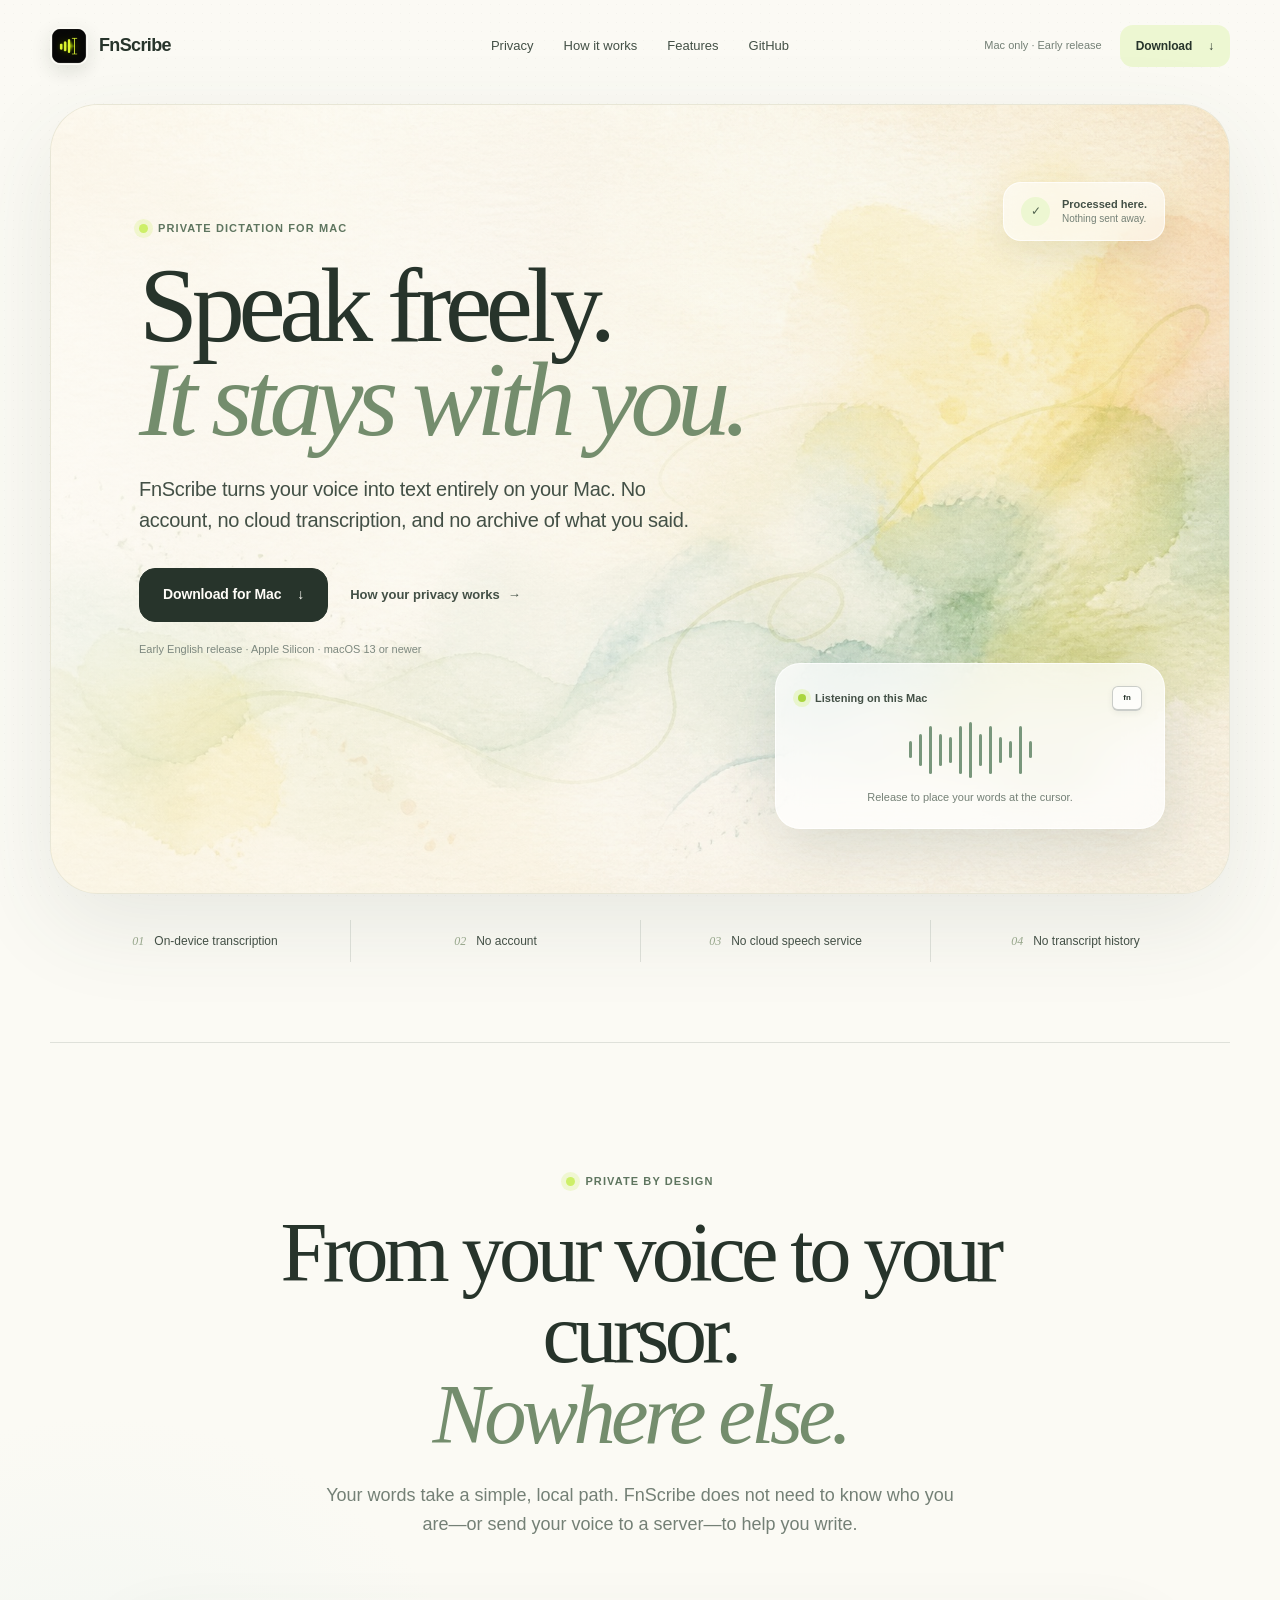
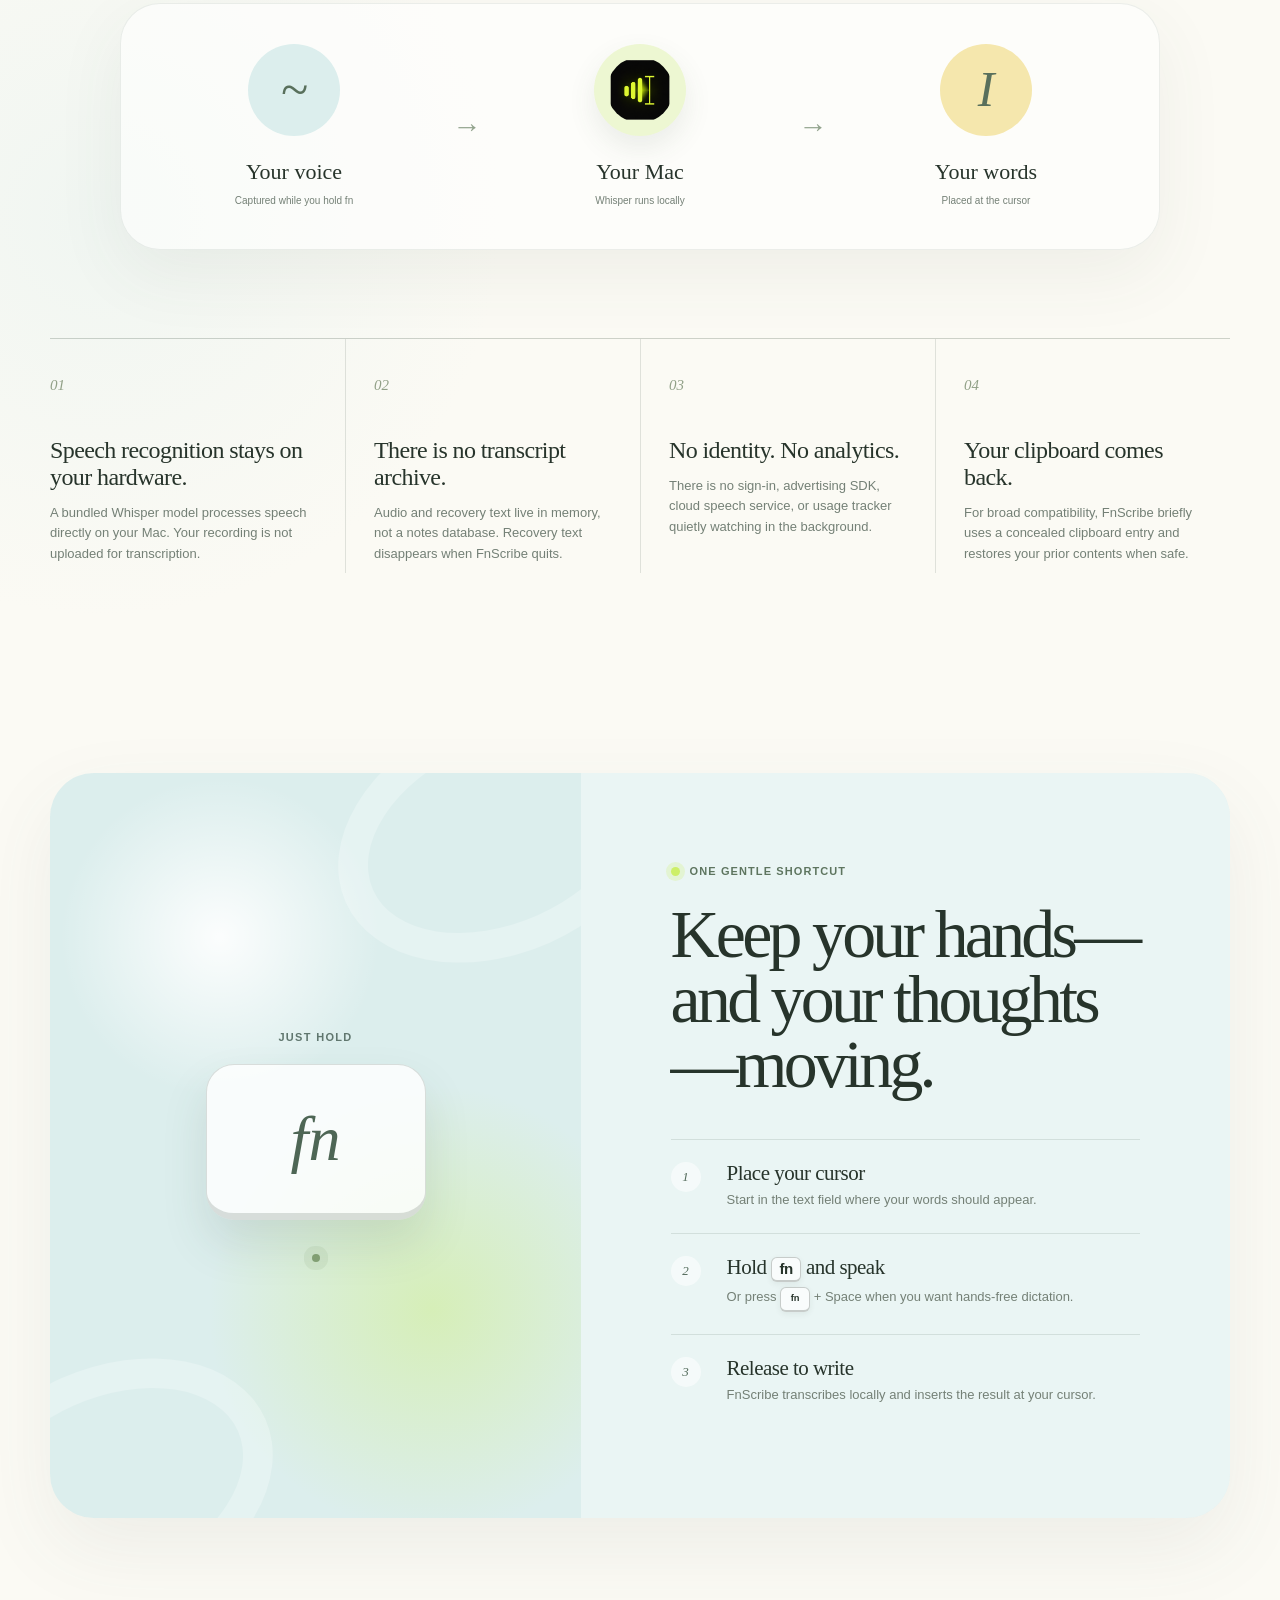
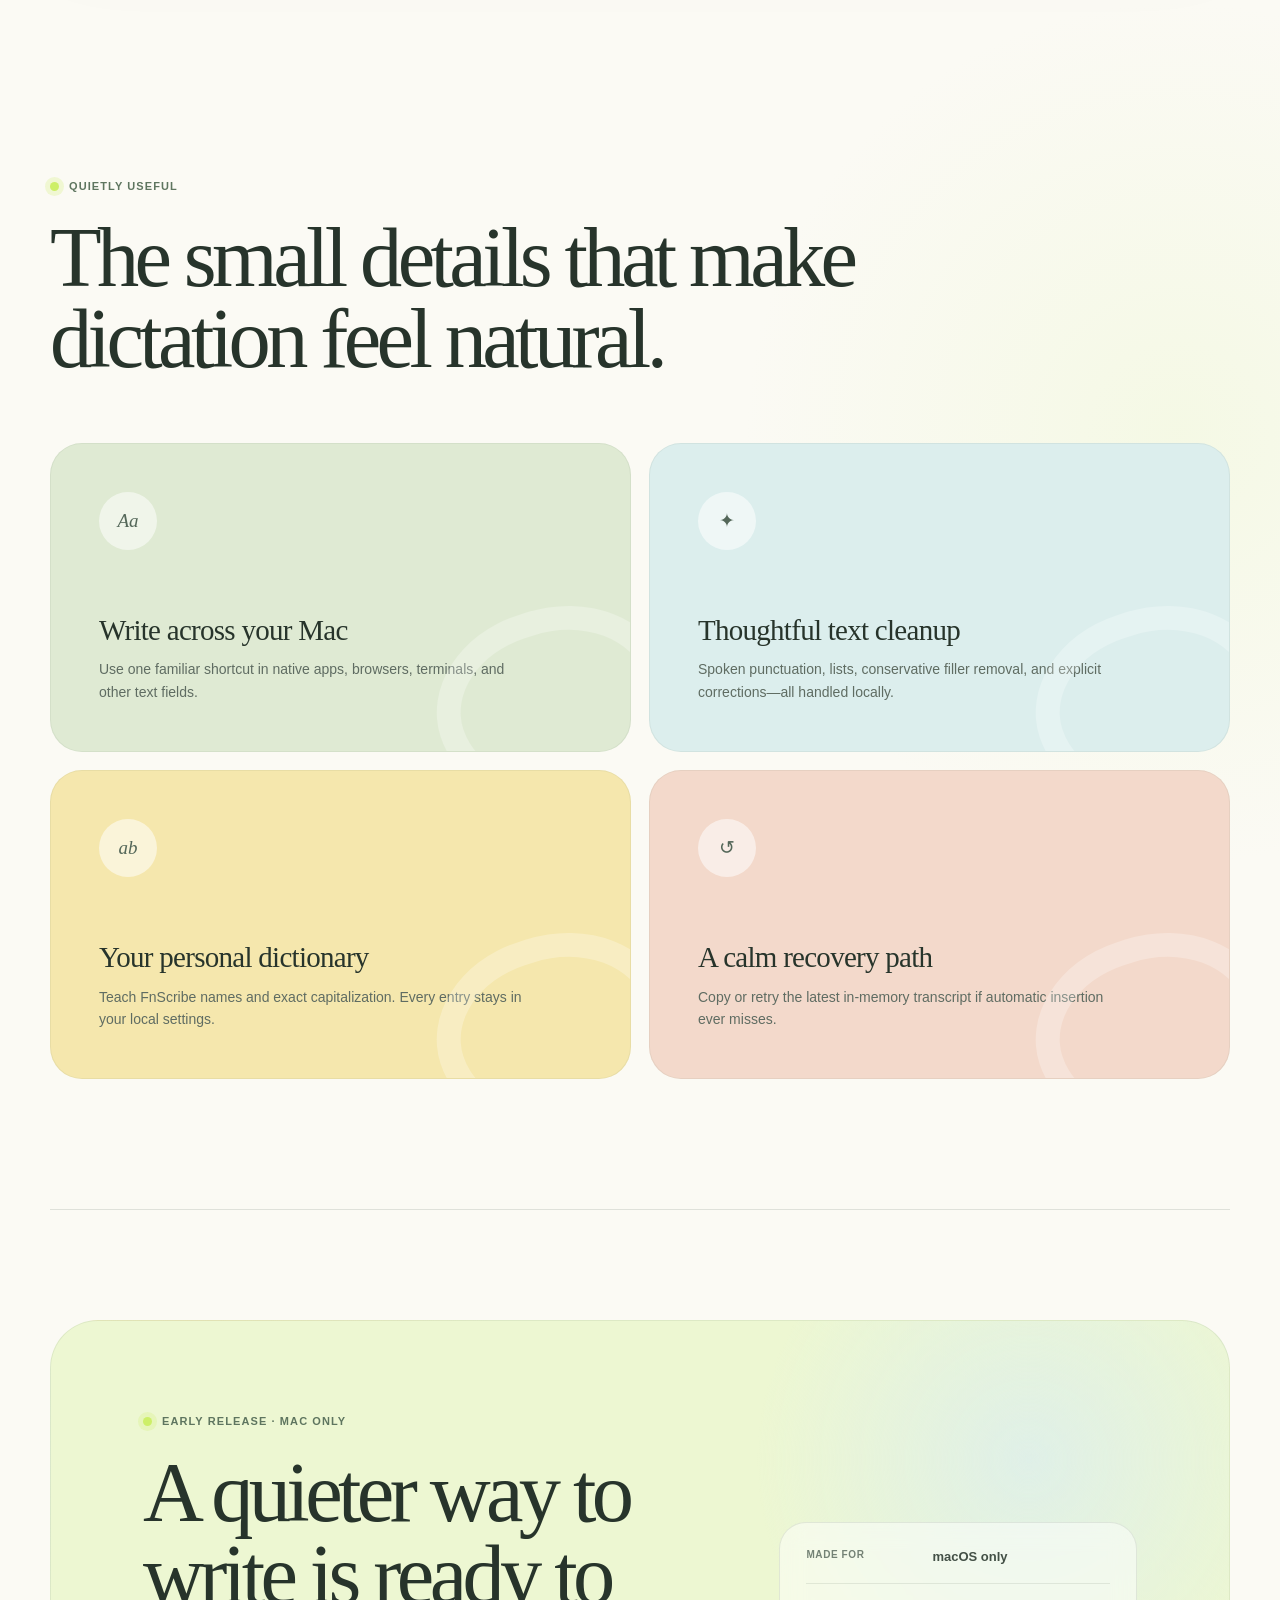
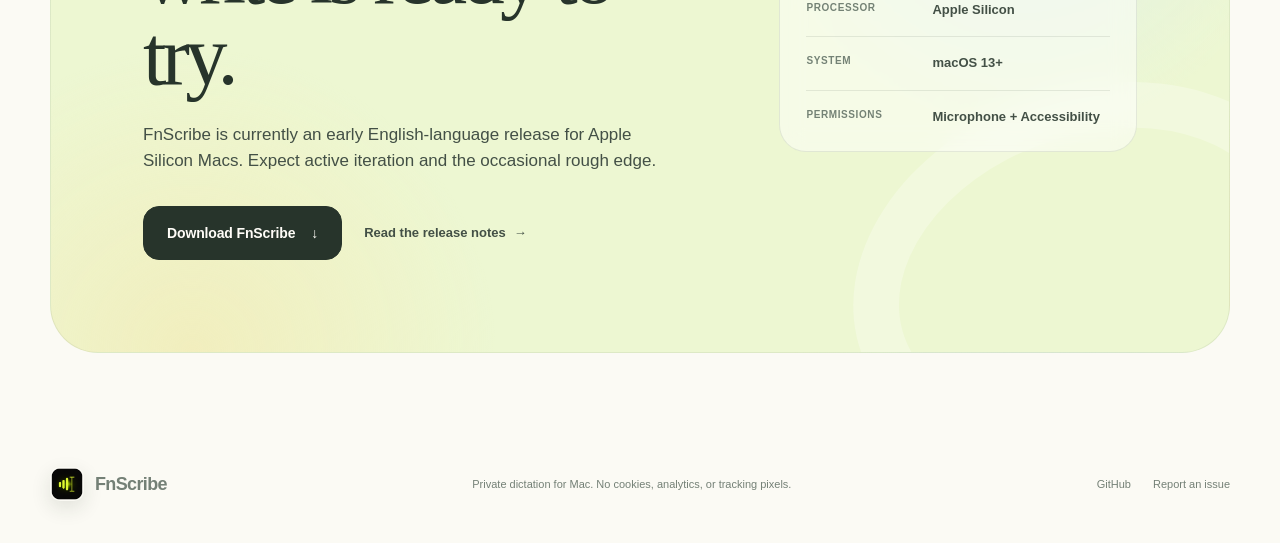
==== commit 2b5148dd: "soften FnScribe website" ====
--- a/docs/index.html
+++ b/docs/index.html
@@ -3,8 +3,8 @@
   <head>
     <meta charset="utf-8" />
     <meta name="viewport" content="width=device-width, initial-scale=1" />
-    <meta name="color-scheme" content="dark" />
-    <meta name="theme-color" content="#080a08" />
+    <meta name="color-scheme" content="light" />
+    <meta name="theme-color" content="#fbfaf4" />
     <meta
       name="description"
       content="FnScribe is private, offline dictation for Apple Silicon Macs. Hold fn, speak, and release—your audio and transcript stay on your Mac."
@@ -23,9 +23,9 @@
     />
     <meta
       property="og:image"
-      content="https://algorithmicresearchgroup.github.io/fnscribe/assets/fnscribe-icon.png"
-    />
-    <meta name="twitter:card" content="summary" />
+      content="https://algorithmicresearchgroup.github.io/fnscribe/assets/fnscribe-watercolor.jpg"
+    />
+    <meta name="twitter:card" content="summary_large_image" />
     <link
       rel="canonical"
       href="https://algorithmicresearchgroup.github.io/fnscribe/"
@@ -39,264 +39,268 @@
   <body>
     <a class="skip-link" href="#main-content">Skip to content</a>
 
-    <div class="release-strip" role="note">
-      <span>Early release</span>
-      <p>Built exclusively for Apple Silicon Macs</p>
-      <span aria-hidden="true">↘</span>
-    </div>
-
     <header class="site-header" id="top">
       <a class="brand" href="#top" aria-label="FnScribe home">
-        <img src="assets/fnscribe-icon.png" width="36" height="36" alt="" />
+        <img src="assets/fnscribe-icon.png" width="38" height="38" alt="" />
         <span>FnScribe</span>
       </a>
 
       <nav aria-label="Main navigation">
         <a href="#privacy">Privacy</a>
         <a href="#how-it-works">How it works</a>
-        <a href="#details">Details</a>
+        <a href="#features">Features</a>
+        <a href="https://github.com/AlgorithmicResearchGroup/fnscribe">GitHub</a>
       </nav>
 
       <div class="header-actions">
+        <span class="availability">Mac only · Early release</span>
         <a
-          class="source-link"
-          href="https://github.com/AlgorithmicResearchGroup/fnscribe"
-          >GitHub</a
-        >
-        <a
-          class="download-button download-button-small"
+          class="button button-small"
           href="https://github.com/AlgorithmicResearchGroup/fnscribe/releases/latest/download/FnScribe-arm64.dmg"
           aria-label="Download the early release of FnScribe for Apple Silicon Mac"
         >
-          Get FnScribe <span aria-hidden="true">↓</span>
+          Download <span aria-hidden="true">↓</span>
         </a>
       </div>
     </header>
 
     <main id="main-content">
       <section class="hero" aria-labelledby="hero-title">
-        <p class="coordinate-label">On-device speech to text / macOS</p>
-        <h1 id="hero-title">
-          Talk to your Mac.<br />
-          <span>Not the cloud.</span>
-        </h1>
-
-        <div class="hero-intro">
+        <div class="hero-watercolor">
+          <img
+            class="watercolor-art"
+            src="assets/fnscribe-watercolor.jpg"
+            width="1536"
+            height="1024"
+            alt=""
+          />
+
+          <div class="hero-copy">
+            <p class="eyebrow"><span aria-hidden="true"></span> Private dictation for Mac</p>
+            <h1 id="hero-title">Speak freely.<br /><em>It stays with you.</em></h1>
+            <p class="hero-lede">
+              FnScribe turns your voice into text entirely on your Mac. No
+              account, no cloud transcription, and no archive of what you said.
+            </p>
+
+            <div class="hero-actions">
+              <a
+                class="button button-primary"
+                href="https://github.com/AlgorithmicResearchGroup/fnscribe/releases/latest/download/FnScribe-arm64.dmg"
+              >
+                Download for Mac <span aria-hidden="true">↓</span>
+              </a>
+              <a class="soft-link" href="#privacy">How your privacy works <span aria-hidden="true">→</span></a>
+            </div>
+
+            <p class="hero-compatibility">
+              Early English release · Apple Silicon · macOS 13 or newer
+            </p>
+          </div>
+
+          <div
+            class="dictation-card"
+            role="img"
+            aria-label="FnScribe is listening with the fn key and transcribing locally on this Mac"
+          >
+            <div class="dictation-card-top">
+              <span><i aria-hidden="true"></i> Listening on this Mac</span>
+              <kbd>fn</kbd>
+            </div>
+            <div class="waveform" aria-hidden="true">
+              <i></i><i></i><i></i><i></i><i></i><i></i><i></i><i></i><i></i
+              ><i></i><i></i><i></i><i></i>
+            </div>
+            <p>Release to place your words at the cursor.</p>
+          </div>
+
+          <div class="local-note">
+            <span aria-hidden="true">✓</span>
+            <p><strong>Processed here.</strong><br />Nothing sent away.</p>
+          </div>
+        </div>
+
+        <ul class="privacy-ribbon">
+          <li><span aria-hidden="true">01</span> On-device transcription</li>
+          <li><span aria-hidden="true">02</span> No account</li>
+          <li><span aria-hidden="true">03</span> No cloud speech service</li>
+          <li><span aria-hidden="true">04</span> No transcript history</li>
+        </ul>
+      </section>
+
+      <section class="privacy section" id="privacy" aria-labelledby="privacy-title">
+        <div class="section-heading section-heading-centered">
+          <p class="eyebrow"><span aria-hidden="true"></span> Private by design</p>
+          <h2 id="privacy-title">From your voice to your cursor.<br /><em>Nowhere else.</em></h2>
           <p>
-            FnScribe turns your voice into text entirely on your computer.
-            Hold <kbd>fn</kbd>, speak naturally, and release to type anywhere.
+            Your words take a simple, local path. FnScribe does not need to
+            know who you are—or send your voice to a server—to help you write.
           </p>
-          <div>
+        </div>
+
+        <div
+          class="privacy-journey"
+          role="img"
+          aria-label="Your voice is processed by a local model on your Mac and becomes text at your cursor"
+        >
+          <div class="journey-step journey-voice">
+            <span aria-hidden="true">~</span>
+            <p><strong>Your voice</strong><small>Captured while you hold fn</small></p>
+          </div>
+          <span class="journey-arrow" aria-hidden="true">→</span>
+          <div class="journey-step journey-mac">
+            <img src="assets/fnscribe-icon.png" width="66" height="66" alt="" />
+            <p><strong>Your Mac</strong><small>Whisper runs locally</small></p>
+          </div>
+          <span class="journey-arrow" aria-hidden="true">→</span>
+          <div class="journey-step journey-text">
+            <span aria-hidden="true">I</span>
+            <p><strong>Your words</strong><small>Placed at the cursor</small></p>
+          </div>
+        </div>
+
+        <div class="privacy-details">
+          <article>
+            <span class="detail-number">01</span>
+            <h3>Speech recognition stays on your hardware.</h3>
+            <p>
+              A bundled Whisper model processes speech directly on your Mac.
+              Your recording is not uploaded for transcription.
+            </p>
+          </article>
+          <article>
+            <span class="detail-number">02</span>
+            <h3>There is no transcript archive.</h3>
+            <p>
+              Audio and recovery text live in memory, not a notes database.
+              Recovery text disappears when FnScribe quits.
+            </p>
+          </article>
+          <article>
+            <span class="detail-number">03</span>
+            <h3>No identity. No analytics.</h3>
+            <p>
+              There is no sign-in, advertising SDK, cloud speech service, or
+              usage tracker quietly watching in the background.
+            </p>
+          </article>
+          <article>
+            <span class="detail-number">04</span>
+            <h3>Your clipboard comes back.</h3>
+            <p>
+              For broad compatibility, FnScribe briefly uses a concealed
+              clipboard entry and restores your prior contents when safe.
+            </p>
+          </article>
+        </div>
+      </section>
+
+      <section class="how section" id="how-it-works" aria-labelledby="how-title">
+        <div class="how-panel">
+          <div class="key-illustration" aria-hidden="true">
+            <span>Just hold</span>
+            <kbd>fn</kbd>
+            <i></i>
+          </div>
+
+          <div class="how-copy">
+            <p class="eyebrow"><span aria-hidden="true"></span> One gentle shortcut</p>
+            <h2 id="how-title">Keep your hands—and your thoughts—moving.</h2>
+            <ol>
+              <li>
+                <span>1</span>
+                <div>
+                  <h3>Place your cursor</h3>
+                  <p>Start in the text field where your words should appear.</p>
+                </div>
+              </li>
+              <li>
+                <span>2</span>
+                <div>
+                  <h3>Hold <kbd>fn</kbd> and speak</h3>
+                  <p>Or press <kbd>fn</kbd> + Space when you want hands-free dictation.</p>
+                </div>
+              </li>
+              <li>
+                <span>3</span>
+                <div>
+                  <h3>Release to write</h3>
+                  <p>FnScribe transcribes locally and inserts the result at your cursor.</p>
+                </div>
+              </li>
+            </ol>
+          </div>
+        </div>
+      </section>
+
+      <section class="features section" id="features" aria-labelledby="features-title">
+        <div class="section-heading">
+          <p class="eyebrow"><span aria-hidden="true"></span> Quietly useful</p>
+          <h2 id="features-title">The small details that make dictation feel natural.</h2>
+        </div>
+
+        <div class="feature-grid">
+          <article class="feature-sage">
+            <span aria-hidden="true">Aa</span>
+            <h3>Write across your Mac</h3>
+            <p>
+              Use one familiar shortcut in native apps, browsers, terminals,
+              and other text fields.
+            </p>
+          </article>
+          <article class="feature-blue">
+            <span aria-hidden="true">✦</span>
+            <h3>Thoughtful text cleanup</h3>
+            <p>
+              Spoken punctuation, lists, conservative filler removal, and
+              explicit corrections—all handled locally.
+            </p>
+          </article>
+          <article class="feature-butter">
+            <span aria-hidden="true">ab</span>
+            <h3>Your personal dictionary</h3>
+            <p>
+              Teach FnScribe names and exact capitalization. Every entry stays
+              in your local settings.
+            </p>
+          </article>
+          <article class="feature-peach">
+            <span aria-hidden="true">↺</span>
+            <h3>A calm recovery path</h3>
+            <p>
+              Copy or retry the latest in-memory transcript if automatic
+              insertion ever misses.
+            </p>
+          </article>
+        </div>
+      </section>
+
+      <section class="release-panel" id="requirements" aria-labelledby="release-title">
+        <div class="release-copy">
+          <p class="eyebrow"><span aria-hidden="true"></span> Early release · Mac only</p>
+          <h2 id="release-title">A quieter way to write is ready to try.</h2>
+          <p>
+            FnScribe is currently an early English-language release for Apple
+            Silicon Macs. Expect active iteration and the occasional rough edge.
+          </p>
+          <div class="release-actions">
             <a
-              class="download-button"
+              class="button button-primary"
               href="https://github.com/AlgorithmicResearchGroup/fnscribe/releases/latest/download/FnScribe-arm64.dmg"
             >
-              Download for Mac <span aria-hidden="true">↓</span>
+              Download FnScribe <span aria-hidden="true">↓</span>
             </a>
-            <small>macOS 13+ · Apple Silicon · English</small>
-          </div>
-        </div>
-
-        <div
-          class="local-console"
-          role="img"
-          aria-label="Voice input is transcribed locally on your Mac and inserted at your cursor without a network connection"
-        >
-          <div class="console-bar">
-            <div class="console-identity">
-              <img src="assets/fnscribe-icon.png" width="28" height="28" alt="" />
-              <span>FNSCRIBE / LOCAL SESSION</span>
-            </div>
-            <span class="offline-indicator">
-              <i aria-hidden="true"></i> Network not required
-            </span>
-          </div>
-
-          <div class="console-flow">
-            <div class="flow-block flow-input">
-              <p class="flow-label">01 / Voice input</p>
-              <div class="waveform" aria-hidden="true">
-                <i></i><i></i><i></i><i></i><i></i><i></i><i></i><i></i
-                ><i></i><i></i><i></i><i></i><i></i>
-              </div>
-              <p class="flow-caption">Listening only while you ask</p>
-            </div>
-
-            <span class="flow-arrow" aria-hidden="true">→</span>
-
-            <div class="flow-block flow-model">
-              <p class="flow-label">02 / Your Mac</p>
-              <div class="chip-mark" aria-hidden="true">
-                <span>LOCAL</span>
-                <b>Whisper</b>
-              </div>
-              <p class="flow-caption">Transcribed on device</p>
-            </div>
-
-            <span class="flow-arrow" aria-hidden="true">→</span>
-
-            <div class="flow-block flow-output">
-              <p class="flow-label">03 / Your cursor</p>
-              <p class="typed-copy">Your words appear right where you left off.<i></i></p>
-              <p class="flow-caption">Inserted into the focused app</p>
-            </div>
-          </div>
-
-          <div class="console-status">
-            <span><b>Audio</b> memory only</span>
-            <span><b>Account</b> none</span>
-            <span><b>Telemetry</b> none</span>
-            <span class="status-ready">Ready for <kbd>fn</kbd></span>
-          </div>
-        </div>
-      </section>
-
-      <section class="privacy section" id="privacy" aria-labelledby="privacy-title">
-        <div class="section-marker" aria-hidden="true">01</div>
-        <div class="privacy-statement">
-          <p class="section-kicker">Private by architecture</p>
-          <h2 id="privacy-title">Your words take the shortest possible route.</h2>
-          <p class="section-intro">
-            From your microphone, through a model on your Mac, to the place
-            you are typing. FnScribe has no account system, transcription
-            server, or archive waiting in the middle.
-          </p>
-        </div>
-
-        <div class="privacy-ledger">
-          <article>
-            <span>01.1</span>
-            <div>
-              <h3>Recognition stays on your hardware</h3>
-              <p>
-                A bundled Whisper model processes speech locally. Recordings
-                are not sent away for transcription.
-              </p>
-            </div>
-            <strong>LOCAL</strong>
-          </article>
-          <article>
-            <span>01.2</span>
-            <div>
-              <h3>No transcript archive</h3>
-              <p>
-                Audio and recovery text stay in memory. There is no searchable
-                history of what you said.
-              </p>
-            </div>
-            <strong>EPHEMERAL</strong>
-          </article>
-          <article>
-            <span>01.3</span>
-            <div>
-              <h3>No account or analytics</h3>
-              <p>
-                No login, usage tracker, advertising SDK, or cloud speech
-                service is required.
-              </p>
-            </div>
-            <strong>QUIET</strong>
-          </article>
-          <article>
-            <span>01.4</span>
-            <div>
-              <h3>Your clipboard comes back</h3>
-              <p>
-                FnScribe briefly uses a concealed clipboard entry for broad
-                compatibility, then restores your previous contents when safe.
-              </p>
-            </div>
-            <strong>RESTORED</strong>
-          </article>
-        </div>
-      </section>
-
-      <section class="gesture section" id="how-it-works" aria-labelledby="gesture-title">
-        <div class="gesture-heading">
-          <div class="section-marker" aria-hidden="true">02</div>
-          <div>
-            <p class="section-kicker">One key, three moments</p>
-            <h2 id="gesture-title">Dictation without breaking your train of thought.</h2>
-          </div>
-        </div>
-
-        <div class="gesture-stage">
-          <div class="key-display" aria-hidden="true">
-            <span>Hold</span>
-            <kbd>fn</kbd>
-          </div>
-          <ol>
-            <li>
-              <span>01</span>
-              <div>
-                <h3>Place your cursor</h3>
-                <p>Start in any text field where you want the words to go.</p>
-              </div>
-            </li>
-            <li>
-              <span>02</span>
-              <div>
-                <h3>Hold and speak</h3>
-                <p>Keep holding <kbd>fn</kbd>, or use <kbd>fn</kbd> + Space for hands-free mode.</p>
-              </div>
-            </li>
-            <li>
-              <span>03</span>
-              <div>
-                <h3>Release to write</h3>
-                <p>Your speech is cleaned up locally and inserted at the cursor.</p>
-              </div>
-            </li>
-          </ol>
-        </div>
-      </section>
-
-      <section class="details section" id="details" aria-labelledby="details-title">
-        <div class="details-heading">
-          <div class="section-marker" aria-hidden="true">03</div>
-          <div>
-            <p class="section-kicker">Small utility, useful details</p>
-            <h2 id="details-title">Built to disappear into your workflow.</h2>
-          </div>
-        </div>
-
-        <div class="detail-table">
-          <article>
-            <span class="detail-code">ANY/APP</span>
-            <h3>Write across macOS</h3>
-            <p>Use the same shortcut in native apps, browsers, terminals, and other text fields.</p>
-          </article>
-          <article>
-            <span class="detail-code">CLEAN/TEXT</span>
-            <h3>Useful local cleanup</h3>
-            <p>Spoken punctuation, lists, conservative filler removal, and explicit corrections.</p>
-          </article>
-          <article>
-            <span class="detail-code">YOUR/WORDS</span>
-            <h3>Personal dictionary</h3>
-            <p>Teach FnScribe names and exact capitalization. Entries remain in local settings.</p>
-          </article>
-          <article>
-            <span class="detail-code">SAFE/FALLBACK</span>
-            <h3>Recovery when needed</h3>
-            <p>Copy or retry the last in-memory transcript if automatic insertion misses.</p>
-          </article>
-        </div>
-      </section>
-
-      <section class="release-panel" id="requirements" aria-labelledby="release-title">
-        <div class="release-panel-copy">
-          <p class="section-kicker">Mac only · early release</p>
-          <h2 id="release-title">Try it on your Mac.</h2>
-          <p>
-            FnScribe is an early English-language release for Apple Silicon.
-            Expect active iteration and the occasional rough edge.
-          </p>
+            <a
+              class="soft-link"
+              href="https://github.com/AlgorithmicResearchGroup/fnscribe/releases"
+              >Read the release notes <span aria-hidden="true">→</span></a
+            >
+          </div>
         </div>
 
         <dl class="requirements">
           <div>
-            <dt>Platform</dt>
+            <dt>Made for</dt>
             <dd>macOS only</dd>
           </div>
           <div>
@@ -312,25 +316,12 @@
             <dd>Microphone + Accessibility</dd>
           </div>
         </dl>
-
-        <div class="release-panel-actions">
-          <a
-            class="download-button download-button-inverse"
-            href="https://github.com/AlgorithmicResearchGroup/fnscribe/releases/latest/download/FnScribe-arm64.dmg"
-          >
-            Download FnScribe <span aria-hidden="true">↓</span>
-          </a>
-          <a
-            href="https://github.com/AlgorithmicResearchGroup/fnscribe/releases"
-            >Read the release notes ↗</a
-          >
-        </div>
       </section>
     </main>
 
     <footer>
       <a class="brand" href="#top" aria-label="Back to the top">
-        <img src="assets/fnscribe-icon.png" width="32" height="32" alt="" />
+        <img src="assets/fnscribe-icon.png" width="34" height="34" alt="" />
         <span>FnScribe</span>
       </a>
       <p>Private dictation for Mac. No cookies, analytics, or tracking pixels.</p>
--- a/docs/styles.css
+++ b/docs/styles.css
@@ -1,19 +1,24 @@
 :root {
-  color-scheme: dark;
-  --ink: #080a08;
-  --ink-soft: #0d100d;
-  --panel: #111411;
-  --panel-high: #171b16;
-  --line: #2c322a;
-  --line-bright: #46503f;
-  --lime: #d7ff2f;
-  --lime-bright: #e5ff76;
-  --paper: #f3f5ee;
-  --muted: #9da397;
-  --mono: "SFMono-Regular", Consolas, "Liberation Mono", Menlo, monospace;
-  --sans: -apple-system, BlinkMacSystemFont, "SF Pro Display", "Helvetica Neue",
+  color-scheme: light;
+  --paper: #fbfaf4;
+  --paper-warm: #fffdf8;
+  --white: #ffffff;
+  --ink: #27342b;
+  --ink-soft: #435046;
+  --muted: #748076;
+  --line: rgb(58 79 64 / 14%);
+  --line-strong: rgb(58 79 64 / 24%);
+  --lime: #cdef68;
+  --lime-pale: #edf7d2;
+  --sage: #dfead3;
+  --sage-deep: #6f8a6f;
+  --aqua: #dceeed;
+  --butter: #f5e7ad;
+  --peach: #f3d9cb;
+  --serif: "Iowan Old Style", "Baskerville", "Times New Roman", serif;
+  --sans: -apple-system, BlinkMacSystemFont, "SF Pro Text", "Helvetica Neue",
     Arial, sans-serif;
-  --content: 1280px;
+  --content: 1180px;
   font-family: var(--sans);
   font-synthesis: none;
   text-rendering: optimizeLegibility;
@@ -30,26 +35,22 @@
 body {
   min-width: 320px;
   margin: 0;
-  color: var(--paper);
+  color: var(--ink);
   background:
-    linear-gradient(rgb(215 255 47 / 2.3%) 1px, transparent 1px),
-    linear-gradient(90deg, rgb(215 255 47 / 2.3%) 1px, transparent 1px),
-    var(--ink);
-  background-size: 64px 64px;
+    radial-gradient(circle at 8% 34%, rgb(220 238 237 / 35%), transparent 25rem),
+    radial-gradient(circle at 92% 68%, rgb(237 247 210 / 45%), transparent 27rem),
+    var(--paper);
   font-size: 16px;
-  line-height: 1.5;
+  line-height: 1.55;
 }
 
 body::before {
   position: fixed;
   z-index: -1;
-  inset: 38px 0 auto;
-  height: 44rem;
-  background: radial-gradient(
-    ellipse at 50% -20%,
-    rgb(215 255 47 / 10%),
-    transparent 62%
-  );
+  inset: 0;
+  opacity: 0.22;
+  background-image: radial-gradient(rgb(67 80 70 / 14%) 0.5px, transparent 0.5px);
+  background-size: 9px 9px;
   content: "";
   pointer-events: none;
 }
@@ -77,7 +78,7 @@
 }
 
 a:focus-visible {
-  outline: 3px solid var(--lime);
+  outline: 3px solid #8caf3c;
   outline-offset: 4px;
 }
 
@@ -87,55 +88,30 @@
   top: 12px;
   left: 12px;
   padding: 10px 14px;
-  color: var(--ink);
-  background: var(--lime);
-  font-weight: 750;
+  border-radius: 12px;
+  color: var(--paper-warm);
+  background: var(--ink);
+  font-weight: 720;
   transform: translateY(-180%);
 }
 
 .skip-link:focus {
   transform: translateY(0);
-}
-
-.release-strip {
-  display: grid;
-  min-height: 38px;
-  grid-template-columns: auto 1fr auto;
-  align-items: center;
-  gap: 20px;
-  padding: 7px max(20px, calc((100vw - var(--content)) / 2));
-  color: var(--ink);
-  background: var(--lime);
-  font-family: var(--mono);
-  font-size: 10px;
-  font-weight: 760;
-  letter-spacing: 0.08em;
-  text-transform: uppercase;
-}
-
-.release-strip span:first-child {
-  padding-right: 20px;
-  border-right: 1px solid rgb(8 10 8 / 35%);
-}
-
-.release-strip p {
-  margin: 0;
 }
 
 .site-header,
 main,
 footer {
-  width: min(calc(100% - 56px), var(--content));
+  width: min(calc(100% - 48px), var(--content));
   margin-inline: auto;
 }
 
 .site-header {
   display: grid;
-  min-height: 80px;
+  min-height: 92px;
   grid-template-columns: 1fr auto 1fr;
   align-items: center;
-  gap: 32px;
-  border-bottom: 1px solid var(--line);
+  gap: 30px;
 }
 
 .brand {
@@ -144,165 +120,203 @@
   align-items: center;
   gap: 11px;
   font-size: 18px;
-  font-weight: 780;
+  font-weight: 720;
   letter-spacing: -0.035em;
 }
 
 .brand img {
-  border-radius: 8px;
+  border-radius: 10px;
+  box-shadow: 0 7px 20px rgb(31 47 36 / 12%);
 }
 
 nav {
   display: flex;
   align-items: center;
   gap: 30px;
-  color: #b1b6aa;
-  font-family: var(--mono);
-  font-size: 11px;
-  letter-spacing: 0.03em;
+  color: var(--ink-soft);
+  font-size: 13px;
 }
 
 nav a,
-.source-link,
 footer a,
-.release-panel-actions > a:last-child {
+.soft-link {
   transition: color 160ms ease;
 }
 
 nav a:hover,
-.source-link:hover,
-footer a:hover {
-  color: var(--lime);
+footer a:hover,
+.soft-link:hover {
+  color: #66812f;
 }
 
 .header-actions {
   display: flex;
   align-items: center;
   justify-content: flex-end;
-  gap: 22px;
-}
-
-.source-link {
+  gap: 18px;
+}
+
+.availability {
   color: var(--muted);
-  font-family: var(--mono);
   font-size: 11px;
 }
 
-.download-button {
+.button {
   display: inline-flex;
   min-height: 54px;
   align-items: center;
-  justify-content: space-between;
-  gap: 28px;
-  padding: 0 22px;
-  border: 1px solid var(--lime);
-  border-radius: 4px;
+  justify-content: center;
+  gap: 16px;
+  padding: 0 23px;
+  border: 1px solid var(--ink);
+  border-radius: 16px;
+  font-size: 14px;
+  font-weight: 680;
+  letter-spacing: -0.01em;
+  transition:
+    background 160ms ease,
+    box-shadow 160ms ease,
+    transform 160ms ease;
+}
+
+.button:hover {
+  box-shadow: 0 10px 25px rgb(39 52 43 / 12%);
+  transform: translateY(-2px);
+}
+
+.button-primary {
+  color: var(--paper-warm);
+  background: var(--ink);
+}
+
+.button-primary:hover {
+  background: #34483a;
+}
+
+.button-small {
+  min-height: 42px;
+  padding-inline: 16px;
+  border: 0;
+  border-radius: 13px;
   color: var(--ink);
+  background: var(--lime-pale);
+  font-size: 12px;
+}
+
+.hero {
+  padding: 12px 0 80px;
+}
+
+.hero-watercolor {
+  position: relative;
+  min-height: 790px;
+  overflow: hidden;
+  border: 1px solid rgb(106 128 100 / 12%);
+  border-radius: 48px;
+  background: #f9f4e6;
+  box-shadow: 0 30px 90px rgb(63 82 67 / 10%);
+  isolation: isolate;
+}
+
+.watercolor-art {
+  position: absolute;
+  z-index: -2;
+  inset: 0;
+  width: 100%;
+  height: 100%;
+  object-fit: cover;
+  object-position: center;
+  filter: saturate(0.88) contrast(0.96);
+}
+
+.hero-watercolor::after {
+  position: absolute;
+  z-index: -1;
+  inset: 0;
+  background:
+    linear-gradient(90deg, rgb(255 253 248 / 68%) 0%, rgb(255 253 248 / 26%) 58%, transparent 100%),
+    linear-gradient(180deg, rgb(255 253 248 / 14%), transparent 62%);
+  content: "";
+  pointer-events: none;
+}
+
+.hero-copy {
+  width: min(69%, 760px);
+  padding: clamp(72px, 9vw, 116px) 0 0 clamp(48px, 7vw, 88px);
+}
+
+.eyebrow {
+  display: flex;
+  align-items: center;
+  gap: 10px;
+  margin-bottom: 22px;
+  color: #5e755f;
+  font-size: 11px;
+  font-weight: 680;
+  letter-spacing: 0.1em;
+  text-transform: uppercase;
+}
+
+.eyebrow span {
+  width: 9px;
+  height: 9px;
+  flex: 0 0 auto;
+  border-radius: 50%;
   background: var(--lime);
-  box-shadow: 5px 5px 0 rgb(119 143 28 / 55%);
-  font-size: 14px;
-  font-weight: 780;
+  box-shadow: 0 0 0 5px rgb(205 239 104 / 24%);
+}
+
+h1,
+h2 {
+  font-family: var(--serif);
+  font-weight: 400;
+}
+
+h1 {
+  max-width: 720px;
+  margin-bottom: 28px;
+  font-size: clamp(4.8rem, 8.3vw, 7.5rem);
+  letter-spacing: -0.06em;
+  line-height: 0.88;
+}
+
+h1 em,
+h2 em {
+  color: #748d6d;
+  font-style: italic;
+  font-weight: 400;
+}
+
+.hero-lede {
+  max-width: 570px;
+  margin-bottom: 32px;
+  color: var(--ink-soft);
+  font-size: clamp(17px, 2vw, 20px);
   letter-spacing: -0.015em;
-  transition:
-    background 150ms ease,
-    border-color 150ms ease,
-    box-shadow 150ms ease,
-    transform 150ms ease;
-}
-
-.download-button:hover {
-  background: var(--lime-bright);
-  border-color: var(--lime-bright);
-  box-shadow: 2px 2px 0 rgb(119 143 28 / 60%);
-  transform: translate(3px, 3px);
-}
-
-.download-button-small {
-  min-height: 40px;
-  gap: 18px;
-  padding-inline: 15px;
-  box-shadow: 3px 3px 0 rgb(119 143 28 / 55%);
-  font-size: 12px;
-}
-
-.hero {
-  padding: clamp(76px, 9vw, 132px) 0 112px;
-}
-
-.coordinate-label,
-.section-kicker,
-.flow-label,
-.flow-caption,
-.detail-code {
-  font-family: var(--mono);
-  text-transform: uppercase;
-}
-
-.coordinate-label {
+  line-height: 1.55;
+}
+
+.hero-actions,
+.release-actions {
   display: flex;
-  align-items: center;
-  justify-content: center;
-  gap: 10px;
-  margin-bottom: 30px;
-  color: var(--lime);
+  flex-wrap: wrap;
+  align-items: center;
+  gap: 22px;
+}
+
+.soft-link {
+  display: inline-flex;
+  align-items: center;
+  gap: 8px;
+  color: var(--ink-soft);
+  font-size: 13px;
+  font-weight: 620;
+}
+
+.hero-compatibility {
+  margin: 19px 0 0;
+  color: #7d887f;
   font-size: 11px;
-  font-weight: 650;
-  letter-spacing: 0.12em;
-}
-
-.coordinate-label::before,
-.coordinate-label::after {
-  width: 36px;
-  height: 1px;
-  background: var(--lime);
-  content: "";
-}
-
-h1 {
-  max-width: 1140px;
-  margin: 0 auto;
-  font-size: clamp(4rem, 9.5vw, 8.4rem);
-  font-weight: 790;
-  letter-spacing: -0.077em;
-  line-height: 0.88;
-  text-align: center;
-}
-
-h1 span {
-  color: var(--lime);
-}
-
-.hero-intro {
-  display: grid;
-  max-width: 900px;
-  grid-template-columns: 1.35fr 0.85fr;
-  align-items: end;
-  gap: 58px;
-  margin: 58px auto 82px;
-  padding-top: 28px;
-  border-top: 1px solid var(--line-bright);
-}
-
-.hero-intro > p {
-  margin: 0;
-  color: #bfc4b8;
-  font-size: clamp(17px, 2vw, 21px);
-  letter-spacing: -0.022em;
-  line-height: 1.48;
-}
-
-.hero-intro > div {
-  display: grid;
-  gap: 14px;
-}
-
-.hero-intro small {
-  color: #777e73;
-  font-family: var(--mono);
-  font-size: 9px;
-  letter-spacing: 0.04em;
-  text-align: center;
-  text-transform: uppercase;
 }
 
 kbd {
@@ -311,109 +325,58 @@
   min-height: 25px;
   place-items: center;
   padding: 2px 7px;
-  border: 1px solid #4a5145;
+  border: 1px solid rgb(39 52 43 / 24%);
   border-bottom-width: 2px;
-  border-radius: 4px;
-  color: var(--paper);
-  background: #181c17;
+  border-radius: 6px;
+  color: var(--ink);
+  background: rgb(255 255 255 / 72%);
+  box-shadow: 0 2px 6px rgb(39 52 43 / 7%);
   font-family: var(--sans);
   font-size: 0.72em;
-  font-weight: 730;
+  font-weight: 700;
   line-height: 1;
 }
 
-.local-console {
-  overflow: hidden;
-  border: 1px solid var(--line-bright);
-  border-radius: 8px;
-  background: #0b0e0b;
-  box-shadow:
-    14px 14px 0 rgb(215 255 47 / 6%),
-    0 38px 100px rgb(0 0 0 / 45%);
-}
-
-.console-bar {
+.dictation-card {
+  position: absolute;
+  right: clamp(35px, 5vw, 68px);
+  bottom: clamp(34px, 5vw, 68px);
+  width: min(390px, 38%);
+  padding: 22px;
+  border: 1px solid rgb(255 255 255 / 76%);
+  border-radius: 25px;
+  background: rgb(255 255 255 / 72%);
+  box-shadow: 0 22px 60px rgb(62 82 67 / 15%);
+  backdrop-filter: blur(18px);
+}
+
+.dictation-card-top {
   display: flex;
-  min-height: 58px;
   align-items: center;
   justify-content: space-between;
-  gap: 24px;
-  padding: 12px 18px;
-  border-bottom: 1px solid var(--line);
-  background: #131713;
-  font-family: var(--mono);
-  font-size: 10px;
-  letter-spacing: 0.04em;
-}
-
-.console-identity {
+  gap: 18px;
+  color: var(--ink-soft);
+  font-size: 11px;
+  font-weight: 650;
+}
+
+.dictation-card-top > span {
   display: flex;
   align-items: center;
-  gap: 11px;
-}
-
-.console-identity img {
-  border-radius: 6px;
-}
-
-.offline-indicator {
-  display: flex;
-  align-items: center;
-  gap: 8px;
-  color: #9ca494;
-}
-
-.offline-indicator i {
-  width: 7px;
-  height: 7px;
+  gap: 9px;
+}
+
+.dictation-card-top i {
+  width: 8px;
+  height: 8px;
   border-radius: 50%;
-  background: var(--lime);
-  box-shadow: 0 0 12px rgb(215 255 47 / 72%);
-}
-
-.console-flow {
-  display: grid;
-  grid-template-columns: minmax(0, 1fr) 42px minmax(0, 0.9fr) 42px minmax(0, 1.25fr);
-  align-items: stretch;
-  padding: clamp(16px, 3vw, 36px);
-}
-
-.flow-block {
-  display: flex;
-  min-height: 262px;
-  flex-direction: column;
-  justify-content: space-between;
-  padding: 24px;
-  border: 1px solid var(--line);
-  background: linear-gradient(145deg, #121612, #0e110e);
-}
-
-.flow-label {
-  margin: 0;
-  color: var(--lime);
-  font-size: 9px;
-  font-weight: 720;
-  letter-spacing: 0.1em;
-}
-
-.flow-caption {
-  margin: 0;
-  color: #737b70;
-  font-size: 8px;
-  letter-spacing: 0.04em;
-}
-
-.flow-arrow {
-  display: grid;
-  place-items: center;
-  color: var(--lime);
-  font-family: var(--mono);
-  font-size: 18px;
+  background: #a9d53e;
+  box-shadow: 0 0 0 5px rgb(205 239 104 / 28%);
 }
 
 .waveform {
   display: flex;
-  height: 100px;
+  height: 78px;
   align-items: center;
   justify-content: center;
   gap: 7px;
@@ -421,461 +384,565 @@
 
 .waveform i {
   width: 3px;
-  height: 20px;
-  background: var(--lime);
-  box-shadow: 0 0 8px rgb(215 255 47 / 32%);
-  animation: listening 1.3s ease-in-out infinite alternate;
+  height: 17px;
+  border-radius: 99px;
+  background: #79977c;
+  animation: listen 1.6s ease-in-out infinite alternate;
 }
 
 .waveform i:nth-child(2n) {
-  height: 44px;
-  animation-delay: -0.5s;
+  height: 32px;
+  animation-delay: -0.4s;
 }
 
 .waveform i:nth-child(3n) {
-  height: 72px;
-  animation-delay: -0.85s;
-}
-
-.waveform i:nth-child(4n) {
-  height: 31px;
-  animation-delay: -0.2s;
+  height: 48px;
+  animation-delay: -0.75s;
+}
+
+.waveform i:nth-child(5n) {
+  height: 26px;
+  animation-delay: -1s;
 }
 
 .waveform i:nth-child(7) {
-  height: 86px;
-}
-
-@keyframes listening {
+  height: 56px;
+}
+
+@keyframes listen {
   from {
-    transform: scaleY(0.58);
+    opacity: 0.55;
+    transform: scaleY(0.62);
   }
   to {
+    opacity: 1;
     transform: scaleY(1);
   }
 }
 
-.flow-model {
-  background:
-    linear-gradient(rgb(215 255 47 / 4%) 1px, transparent 1px),
-    linear-gradient(90deg, rgb(215 255 47 / 4%) 1px, transparent 1px),
-    #101410;
-  background-size: 16px 16px;
-}
-
-.chip-mark {
-  display: grid;
-  width: 126px;
-  height: 126px;
-  place-content: center;
-  align-self: center;
-  border: 1px solid var(--lime);
-  box-shadow:
-    inset 0 0 0 7px #111511,
-    inset 0 0 0 8px rgb(215 255 47 / 22%);
+.dictation-card > p {
+  margin: 0;
+  color: var(--muted);
+  font-size: 11px;
   text-align: center;
 }
 
-.chip-mark::before,
-.chip-mark::after {
+.local-note {
   position: absolute;
-  content: "";
-}
-
-.chip-mark span {
-  color: var(--lime);
-  font-family: var(--mono);
-  font-size: 8px;
-  letter-spacing: 0.16em;
-}
-
-.chip-mark b {
-  margin-top: 2px;
-  font-size: 17px;
-  letter-spacing: -0.03em;
-}
-
-.typed-copy {
-  margin: auto 0;
-  color: #e4e8de;
-  font-family: var(--mono);
-  font-size: clamp(14px, 1.6vw, 19px);
-  line-height: 1.62;
-}
-
-.typed-copy i {
-  display: inline-block;
-  width: 2px;
-  height: 1.2em;
-  margin-left: 3px;
-  background: var(--lime);
-  vertical-align: -0.2em;
-  animation: cursor 850ms steps(1) infinite;
-}
-
-@keyframes cursor {
-  50% {
-    opacity: 0;
-  }
-}
-
-.console-status {
-  display: grid;
-  grid-template-columns: repeat(3, auto) 1fr;
-  gap: 0;
-  border-top: 1px solid var(--line);
-  color: #7f867a;
-  font-family: var(--mono);
-  font-size: 9px;
-  text-transform: uppercase;
-}
-
-.console-status > span {
-  padding: 13px 18px;
-  border-right: 1px solid var(--line);
-}
-
-.console-status b {
-  margin-right: 5px;
-  color: #b8bdb2;
-  font-weight: 520;
-}
-
-.console-status .status-ready {
-  border-right: 0;
-  color: var(--lime);
-  text-align: right;
-}
-
-.status-ready kbd {
-  min-width: 22px;
-  min-height: 18px;
-  margin-left: 5px;
-  padding: 1px 4px;
+  top: clamp(48px, 6vw, 78px);
+  right: clamp(38px, 5vw, 70px);
+  display: flex;
+  align-items: center;
+  gap: 12px;
+  padding: 14px 17px;
+  border: 1px solid rgb(255 255 255 / 70%);
+  border-radius: 18px;
+  background: rgb(255 255 255 / 60%);
+  box-shadow: 0 14px 34px rgb(73 93 76 / 9%);
+  backdrop-filter: blur(14px);
+}
+
+.local-note > span {
+  display: grid;
+  width: 29px;
+  height: 29px;
+  place-items: center;
+  border-radius: 50%;
+  color: #52634f;
+  background: var(--lime-pale);
+  font-size: 12px;
+  font-weight: 800;
+}
+
+.local-note p {
+  margin: 0;
+  color: var(--muted);
+  font-size: 10px;
+  line-height: 1.35;
+}
+
+.local-note strong {
+  color: var(--ink-soft);
+  font-size: 11px;
+}
+
+.privacy-ribbon {
+  display: grid;
+  grid-template-columns: repeat(4, minmax(0, 1fr));
+  margin: 0;
+  padding: 26px 10px 0;
+  color: var(--ink-soft);
+  font-size: 12px;
+  list-style: none;
+}
+
+.privacy-ribbon li {
+  display: flex;
+  align-items: center;
+  justify-content: center;
+  gap: 10px;
+  min-height: 42px;
+}
+
+.privacy-ribbon li + li {
+  border-left: 1px solid var(--line);
+}
+
+.privacy-ribbon span {
+  color: #9aaa8e;
+  font-family: var(--serif);
+  font-style: italic;
 }
 
 .section {
-  padding: 126px 0;
-  border-top: 1px solid var(--line-bright);
-}
-
-.section-marker {
-  color: transparent;
-  font-family: var(--mono);
-  font-size: clamp(3rem, 5vw, 5.5rem);
-  font-weight: 800;
-  letter-spacing: -0.08em;
-  line-height: 1;
-  -webkit-text-stroke: 1px #4a5245;
-}
-
-.section-kicker {
-  margin-bottom: 20px;
-  color: var(--lime);
-  font-size: 10px;
-  font-weight: 720;
-  letter-spacing: 0.14em;
+  padding: 130px 0;
+}
+
+.section-heading {
+  max-width: 820px;
+  margin-bottom: 64px;
+}
+
+.section-heading-centered {
+  margin-inline: auto;
+  text-align: center;
+}
+
+.section-heading-centered .eyebrow {
+  justify-content: center;
 }
 
 .section h2,
 .release-panel h2 {
   margin-bottom: 26px;
-  font-size: clamp(3rem, 6.1vw, 6.1rem);
-  font-weight: 760;
-  letter-spacing: -0.066em;
+  font-size: clamp(3.6rem, 6.6vw, 6.2rem);
+  letter-spacing: -0.055em;
   line-height: 0.96;
 }
 
+.section-heading > p:last-child {
+  max-width: 650px;
+  margin-bottom: 0;
+  color: var(--muted);
+  font-size: 18px;
+  line-height: 1.6;
+}
+
+.section-heading-centered > p:last-child {
+  margin-inline: auto;
+}
+
 .privacy {
-  display: grid;
-  grid-template-columns: 80px minmax(300px, 0.8fr) minmax(460px, 1.2fr);
-  align-items: start;
-  gap: clamp(30px, 5vw, 72px);
-}
-
-.privacy-statement {
-  position: sticky;
-  top: 32px;
-}
-
-.privacy-statement h2 {
-  font-size: clamp(3rem, 5vw, 5.2rem);
-}
-
-.section-intro {
-  max-width: 550px;
+  border-top: 1px solid var(--line);
+}
+
+.privacy-journey {
+  display: grid;
+  max-width: 1040px;
+  grid-template-columns: 1fr 60px 1fr 60px 1fr;
+  align-items: center;
+  gap: 10px;
+  margin: 0 auto 88px;
+  padding: 40px;
+  border: 1px solid rgb(74 100 78 / 10%);
+  border-radius: 40px;
+  background: rgb(255 255 255 / 56%);
+  box-shadow: 0 24px 70px rgb(71 92 75 / 7%);
+}
+
+.journey-step {
+  display: grid;
+  justify-items: center;
+  gap: 19px;
+  text-align: center;
+}
+
+.journey-step > span,
+.journey-step > img {
+  display: grid;
+  width: 92px;
+  height: 92px;
+  place-items: center;
+  border-radius: 50%;
+  color: #59705c;
+  font-family: var(--serif);
+  font-size: 50px;
+  font-style: italic;
+  object-fit: cover;
+}
+
+.journey-voice > span {
+  background: var(--aqua);
+}
+
+.journey-mac > img {
+  padding: 13px;
+  background: var(--lime-pale);
+  box-shadow: 0 12px 28px rgb(69 91 73 / 10%);
+}
+
+.journey-text > span {
+  background: var(--butter);
+}
+
+.journey-step p {
+  display: grid;
+  gap: 4px;
+  margin: 0;
+}
+
+.journey-step strong {
+  font-family: var(--serif);
+  font-size: 22px;
+  font-weight: 500;
+}
+
+.journey-step small {
+  color: var(--muted);
+  font-size: 10px;
+}
+
+.journey-arrow {
+  color: #92a38c;
+  font-family: var(--serif);
+  font-size: 29px;
+  text-align: center;
+}
+
+.privacy-details {
+  display: grid;
+  grid-template-columns: repeat(4, minmax(0, 1fr));
+  border-top: 1px solid var(--line-strong);
+}
+
+.privacy-details article {
+  padding: 35px 28px 8px 0;
+}
+
+.privacy-details article + article {
+  padding-left: 28px;
+  border-left: 1px solid var(--line);
+}
+
+.detail-number {
+  display: block;
+  margin-bottom: 40px;
+  color: #91a087;
+  font-family: var(--serif);
+  font-size: 15px;
+  font-style: italic;
+}
+
+.privacy-details h3,
+.feature-grid h3,
+.how-copy h3 {
+  margin-bottom: 12px;
+  font-family: var(--serif);
+  font-size: 24px;
+  font-weight: 500;
+  letter-spacing: -0.025em;
+  line-height: 1.12;
+}
+
+.privacy-details p,
+.feature-grid p,
+.how-copy li p {
   margin: 0;
   color: var(--muted);
-  font-size: 17px;
-  line-height: 1.58;
-}
-
-.privacy-ledger {
-  border-top: 1px solid var(--line-bright);
-}
-
-.privacy-ledger article {
-  display: grid;
-  grid-template-columns: 48px minmax(0, 1fr) auto;
-  gap: 22px;
-  padding: 28px 0;
-  border-bottom: 1px solid var(--line);
-}
-
-.privacy-ledger article > span,
-.privacy-ledger strong {
-  color: #727a6f;
-  font-family: var(--mono);
-  font-size: 9px;
-  font-weight: 560;
-  letter-spacing: 0.05em;
-}
-
-.privacy-ledger strong {
-  color: var(--lime);
-}
-
-.privacy-ledger h3,
-.gesture-stage h3,
-.detail-table h3 {
-  margin-bottom: 8px;
-  font-size: 21px;
-  font-weight: 690;
-  letter-spacing: -0.035em;
-  line-height: 1.12;
-}
-
-.privacy-ledger p,
-.gesture-stage p,
-.detail-table p {
-  margin: 0;
-  color: var(--muted);
-  font-size: 14px;
-  line-height: 1.55;
-}
-
-.gesture-heading,
-.details-heading {
-  display: grid;
-  grid-template-columns: 80px minmax(0, 840px);
-  gap: clamp(30px, 5vw, 72px);
-  margin-bottom: 68px;
-}
-
-.gesture-stage {
-  display: grid;
-  grid-template-columns: minmax(300px, 0.8fr) minmax(440px, 1.2fr);
-  border: 1px solid var(--line-bright);
-  background: var(--ink-soft);
-}
-
-.key-display {
-  display: grid;
-  min-height: 520px;
+  font-size: 13px;
+  line-height: 1.6;
+}
+
+.how {
+  padding-top: 70px;
+}
+
+.how-panel {
+  display: grid;
+  grid-template-columns: minmax(350px, 0.9fr) minmax(440px, 1.1fr);
+  overflow: hidden;
+  border-radius: 44px;
+  background: var(--aqua);
+  box-shadow: 0 30px 80px rgb(71 94 86 / 8%);
+}
+
+.key-illustration {
+  position: relative;
+  display: grid;
+  min-height: 650px;
   place-content: center;
-  border-right: 1px solid var(--line-bright);
-  color: var(--ink);
+  overflow: hidden;
   background:
-    linear-gradient(rgb(8 10 8 / 7%) 1px, transparent 1px),
-    linear-gradient(90deg, rgb(8 10 8 / 7%) 1px, transparent 1px),
-    var(--lime);
-  background-size: 28px 28px;
+    radial-gradient(circle at 32% 22%, rgb(255 255 255 / 90%), transparent 10rem),
+    radial-gradient(circle at 72% 72%, rgb(205 239 104 / 40%), transparent 14rem);
   text-align: center;
 }
 
-.key-display span {
-  margin-bottom: 15px;
-  font-family: var(--mono);
-  font-size: 10px;
-  font-weight: 750;
-  letter-spacing: 0.18em;
+.key-illustration::before,
+.key-illustration::after {
+  position: absolute;
+  width: 280px;
+  height: 180px;
+  border: 30px solid rgb(255 255 255 / 25%);
+  border-radius: 50%;
+  content: "";
+  transform: rotate(-24deg);
+}
+
+.key-illustration::before {
+  top: -60px;
+  right: -90px;
+}
+
+.key-illustration::after {
+  bottom: -90px;
+  left: -110px;
+}
+
+.key-illustration > span {
+  margin-bottom: 18px;
+  color: #60766e;
+  font-size: 11px;
+  font-weight: 680;
+  letter-spacing: 0.12em;
   text-transform: uppercase;
 }
 
-.key-display kbd {
-  width: 210px;
-  height: 150px;
-  border: 1px solid #31372f;
-  border-bottom-width: 9px;
-  border-radius: 12px;
-  color: var(--paper);
-  background: var(--ink);
-  box-shadow: 0 24px 0 rgb(8 10 8 / 14%);
-  font-size: 58px;
-  letter-spacing: -0.06em;
-}
-
-.gesture-stage ol {
-  display: grid;
+.key-illustration kbd {
+  position: relative;
+  z-index: 1;
+  width: 220px;
+  height: 156px;
+  border: 1px solid rgb(60 77 66 / 18%);
+  border-bottom-width: 7px;
+  border-radius: 28px;
+  color: #4e6655;
+  background: rgb(255 255 255 / 82%);
+  box-shadow: 0 24px 46px rgb(59 83 70 / 13%);
+  font-family: var(--serif);
+  font-size: 64px;
+  font-style: italic;
+  font-weight: 400;
+}
+
+.key-illustration > i {
+  width: 8px;
+  height: 8px;
+  margin: 34px auto 0;
+  border-radius: 50%;
+  background: #85a276;
+  box-shadow: 0 0 0 8px rgb(133 162 118 / 13%);
+}
+
+.how-copy {
+  padding: clamp(54px, 7vw, 90px);
+  background: rgb(255 255 255 / 38%);
+}
+
+.how-copy h2 {
+  margin-bottom: 42px;
+  font-size: clamp(3.2rem, 5.3vw, 5rem);
+}
+
+.how-copy ol {
   margin: 0;
   padding: 0;
   list-style: none;
 }
 
-.gesture-stage li {
-  display: grid;
-  grid-template-columns: 48px 1fr;
-  align-content: center;
-  gap: 24px;
-  min-height: 173px;
-  padding: 28px clamp(28px, 5vw, 58px);
-}
-
-.gesture-stage li + li {
-  border-top: 1px solid var(--line);
-}
-
-.gesture-stage li > span {
-  color: var(--lime);
-  font-family: var(--mono);
-  font-size: 10px;
-}
-
-.details-heading {
-  grid-template-columns: 80px minmax(0, 760px);
-}
-
-.detail-table {
-  display: grid;
-  grid-template-columns: repeat(4, minmax(0, 1fr));
-  border-top: 1px solid var(--line-bright);
-  border-left: 1px solid var(--line-bright);
-}
-
-.detail-table article {
+.how-copy li {
+  display: grid;
+  grid-template-columns: 38px 1fr;
+  gap: 18px;
+  padding: 22px 0;
+  border-top: 1px solid rgb(73 98 85 / 15%);
+}
+
+.how-copy li > span {
+  display: grid;
+  width: 30px;
+  height: 30px;
+  place-items: center;
+  border-radius: 50%;
+  color: #526a5a;
+  background: rgb(255 255 255 / 54%);
+  font-family: var(--serif);
+  font-size: 13px;
+  font-style: italic;
+}
+
+.how-copy h3 {
+  margin-bottom: 5px;
+  font-size: 21px;
+}
+
+.features {
+  border-bottom: 1px solid var(--line);
+}
+
+.feature-grid {
+  display: grid;
+  grid-template-columns: repeat(2, minmax(0, 1fr));
+  gap: 18px;
+}
+
+.feature-grid article {
+  position: relative;
   min-height: 300px;
-  padding: 28px;
-  border-right: 1px solid var(--line-bright);
-  border-bottom: 1px solid var(--line-bright);
-  background: rgb(13 16 13 / 72%);
-}
-
-.detail-code {
-  display: block;
-  min-height: 108px;
-  color: var(--lime);
-  font-size: 9px;
-  letter-spacing: 0.1em;
+  overflow: hidden;
+  padding: clamp(30px, 4vw, 48px);
+  border: 1px solid rgb(80 102 84 / 8%);
+  border-radius: 32px;
+}
+
+.feature-grid article::after {
+  position: absolute;
+  right: -45px;
+  bottom: -55px;
+  width: 190px;
+  height: 150px;
+  border: 24px solid rgb(255 255 255 / 26%);
+  border-radius: 48% 52% 44% 56%;
+  content: "";
+  transform: rotate(-18deg);
+}
+
+.feature-sage {
+  background: var(--sage);
+}
+
+.feature-blue {
+  background: var(--aqua);
+}
+
+.feature-butter {
+  background: var(--butter);
+}
+
+.feature-peach {
+  background: var(--peach);
+}
+
+.feature-grid article > span {
+  display: grid;
+  width: 58px;
+  height: 58px;
+  place-items: center;
+  margin-bottom: 64px;
+  border-radius: 50%;
+  color: #546759;
+  background: rgb(255 255 255 / 54%);
+  font-family: var(--serif);
+  font-size: 19px;
+  font-style: italic;
+}
+
+.feature-grid h3 {
+  max-width: 420px;
+  font-size: 29px;
+}
+
+.feature-grid p {
+  max-width: 430px;
+  color: #5f6c62;
+  font-size: 14px;
 }
 
 .release-panel {
   position: relative;
   display: grid;
-  grid-template-columns: minmax(0, 1.25fr) minmax(360px, 0.75fr);
-  gap: 84px;
-  margin: 0 0 72px;
-  padding: clamp(40px, 7vw, 86px);
-  color: var(--ink);
+  grid-template-columns: minmax(0, 1.2fr) minmax(340px, 0.8fr);
+  gap: clamp(48px, 8vw, 100px);
+  overflow: hidden;
+  margin: 110px 0 72px;
+  padding: clamp(50px, 8vw, 92px);
+  border: 1px solid rgb(83 106 85 / 10%);
+  border-radius: 48px;
   background:
-    linear-gradient(rgb(8 10 8 / 7%) 1px, transparent 1px),
-    linear-gradient(90deg, rgb(8 10 8 / 7%) 1px, transparent 1px),
-    var(--lime);
-  background-size: 36px 36px;
-}
-
-.release-panel::before {
+    radial-gradient(circle at 83% 22%, rgb(220 238 237 / 80%), transparent 17rem),
+    radial-gradient(circle at 12% 100%, rgb(245 231 173 / 55%), transparent 19rem),
+    var(--lime-pale);
+}
+
+.release-panel::after {
   position: absolute;
-  top: 0;
-  right: 0;
-  width: 70px;
-  height: 70px;
-  background: var(--ink);
-  clip-path: polygon(100% 0, 0 0, 100% 100%);
+  right: -100px;
+  bottom: -100px;
+  width: 390px;
+  height: 270px;
+  border: 46px solid rgb(255 255 255 / 26%);
+  border-radius: 50%;
   content: "";
-}
-
-.release-panel .section-kicker {
-  color: var(--ink);
-}
-
-.release-panel h2 {
-  max-width: 740px;
-  margin-bottom: 24px;
-}
-
-.release-panel-copy > p:last-child {
-  max-width: 650px;
+  transform: rotate(-20deg);
+  pointer-events: none;
+}
+
+.release-copy,
+.requirements {
+  position: relative;
+  z-index: 1;
+}
+
+.release-copy h2 {
+  max-width: 700px;
+}
+
+.release-copy > p:not(.eyebrow) {
+  max-width: 610px;
+  margin-bottom: 32px;
+  color: var(--ink-soft);
+  font-size: 17px;
+}
+
+.requirements {
+  align-self: center;
   margin: 0;
-  font-size: 18px;
-}
-
-.requirements {
-  align-self: end;
-  margin: 0;
-  border-top: 1px solid rgb(8 10 8 / 40%);
+  padding: 8px 26px;
+  border: 1px solid rgb(72 95 76 / 12%);
+  border-radius: 27px;
+  background: rgb(255 255 255 / 48%);
+  backdrop-filter: blur(12px);
 }
 
 .requirements div {
   display: grid;
   grid-template-columns: 110px 1fr;
-  gap: 18px;
-  padding: 14px 0;
-  border-bottom: 1px solid rgb(8 10 8 / 30%);
+  gap: 16px;
+  padding: 16px 0;
+}
+
+.requirements div + div {
+  border-top: 1px solid rgb(72 95 76 / 12%);
 }
 
 .requirements dt {
-  font-family: var(--mono);
-  font-size: 9px;
-  font-weight: 700;
-  letter-spacing: 0.08em;
+  color: #748275;
+  font-size: 10px;
+  font-weight: 650;
+  letter-spacing: 0.06em;
   text-transform: uppercase;
 }
 
 .requirements dd {
   margin: 0;
+  color: var(--ink-soft);
   font-size: 13px;
-  font-weight: 680;
-}
-
-.release-panel-actions {
-  display: flex;
-  flex-wrap: wrap;
-  align-items: center;
-  gap: 26px;
-}
-
-.download-button-inverse {
-  min-width: 230px;
-  border-color: var(--ink);
-  color: var(--lime);
-  background: var(--ink);
-  box-shadow: 5px 5px 0 rgb(8 10 8 / 24%);
-}
-
-.download-button-inverse:hover {
-  border-color: #20251e;
-  color: var(--lime-bright);
-  background: #20251e;
-  box-shadow: 2px 2px 0 rgb(8 10 8 / 30%);
-}
-
-.release-panel-actions > a:last-child {
-  border-bottom: 1px solid rgb(8 10 8 / 50%);
-  font-family: var(--mono);
-  font-size: 10px;
-  font-weight: 700;
-}
-
-.release-panel-actions > a:last-child:hover {
-  color: #3c450f;
+  font-weight: 620;
 }
 
 footer {
   display: grid;
-  min-height: 110px;
+  min-height: 118px;
   grid-template-columns: auto 1fr auto;
   align-items: center;
-  gap: 36px;
-  border-top: 1px solid var(--line);
-  color: #767d72;
-  font-family: var(--mono);
-  font-size: 9px;
+  gap: 34px;
+  color: var(--muted);
+  font-size: 11px;
 }
 
 footer p {
   margin: 0;
   text-align: center;
-  text-transform: uppercase;
 }
 
 footer > div {
@@ -883,7 +950,7 @@
   gap: 22px;
 }
 
-@media (max-width: 1080px) {
+@media (max-width: 1060px) {
   .site-header {
     grid-template-columns: 1fr auto;
   }
@@ -892,303 +959,285 @@
     display: none;
   }
 
-  .console-flow {
-    grid-template-columns: 1fr 34px 1fr 34px 1.1fr;
-    padding: 20px;
-  }
-
-  .flow-block {
-    min-height: 240px;
-    padding: 18px;
-  }
-
-  .privacy {
-    grid-template-columns: 58px 0.85fr 1.15fr;
-    gap: 30px;
-  }
-
-  .detail-table {
+  .hero-copy {
+    width: min(78%, 720px);
+  }
+
+  .local-note {
+    display: none;
+  }
+
+  .privacy-details {
     grid-template-columns: repeat(2, minmax(0, 1fr));
   }
 
-  .detail-table article {
-    min-height: 245px;
-  }
-
-  .detail-code {
-    min-height: 78px;
-  }
-
+  .privacy-details article:nth-child(3) {
+    padding-left: 0;
+    border-left: 0;
+  }
+
+  .privacy-details article:nth-child(3),
+  .privacy-details article:nth-child(4) {
+    padding-top: 42px;
+    border-top: 1px solid var(--line);
+  }
+
+  .how-panel,
   .release-panel {
     grid-template-columns: 1fr;
+  }
+
+  .key-illustration {
+    min-height: 460px;
+  }
+
+  .release-panel {
     gap: 54px;
   }
-
-  .requirements {
-    display: grid;
+}
+
+@media (max-width: 820px) {
+  .hero-watercolor {
+    display: flex;
+    min-height: auto;
+    flex-direction: column;
+    padding: 70px 40px 40px;
+  }
+
+  .hero-watercolor::after {
+    background: rgb(255 253 248 / 30%);
+  }
+
+  .hero-copy {
+    width: 100%;
+    padding: 0;
+  }
+
+  .dictation-card {
+    position: relative;
+    right: auto;
+    bottom: auto;
+    width: min(100%, 430px);
+    margin: 70px 0 0 auto;
+  }
+
+  .privacy-ribbon {
     grid-template-columns: repeat(2, minmax(0, 1fr));
   }
 
-  .requirements div:nth-child(odd) {
-    padding-right: 20px;
-    border-right: 1px solid rgb(8 10 8 / 30%);
-  }
-
-  .requirements div:nth-child(even) {
-    padding-left: 20px;
-  }
-}
-
-@media (max-width: 820px) {
+  .privacy-ribbon li:nth-child(3) {
+    border-left: 0;
+  }
+
+  .privacy-ribbon li:nth-child(n + 3) {
+    border-top: 1px solid var(--line);
+  }
+
+  .privacy-journey {
+    width: min(100%, 500px);
+    grid-template-columns: 1fr;
+    padding: 36px 24px;
+  }
+
+  .journey-arrow {
+    transform: rotate(90deg);
+  }
+
+  .feature-grid {
+    grid-template-columns: 1fr;
+  }
+
+  footer {
+    grid-template-columns: 1fr auto;
+  }
+
+  footer p {
+    display: none;
+  }
+}
+
+@media (max-width: 620px) {
   .site-header,
   main,
   footer {
-    width: min(calc(100% - 32px), var(--content));
-  }
-
-  .hero-intro {
-    grid-template-columns: 1fr;
-    gap: 28px;
-    text-align: center;
-  }
-
-  .hero-intro > div {
-    justify-items: center;
-  }
-
-  .console-flow {
-    grid-template-columns: 1fr;
-    gap: 0;
-  }
-
-  .flow-block {
-    min-height: 230px;
-  }
-
-  .flow-arrow {
-    height: 42px;
-    transform: rotate(90deg);
-  }
-
-  .console-status {
-    grid-template-columns: repeat(3, 1fr);
-  }
-
-  .console-status > span {
-    padding-inline: 12px;
-  }
-
-  .console-status .status-ready {
+    width: min(calc(100% - 28px), var(--content));
+  }
+
+  .site-header {
+    min-height: 78px;
+  }
+
+  .availability {
     display: none;
-  }
-
-  .privacy {
-    grid-template-columns: 54px 1fr;
-  }
-
-  .privacy-statement {
-    position: static;
-  }
-
-  .privacy-ledger {
-    grid-column: 2;
-  }
-
-  .gesture-stage {
-    grid-template-columns: 1fr;
-  }
-
-  .key-display {
-    min-height: 370px;
-    border-right: 0;
-    border-bottom: 1px solid var(--line-bright);
-  }
-
-  footer {
-    grid-template-columns: 1fr auto;
-  }
-
-  footer p {
-    display: none;
-  }
-}
-
-@media (max-width: 600px) {
-  .release-strip {
-    grid-template-columns: 1fr auto;
-    padding-inline: 16px;
-  }
-
-  .release-strip span:first-child {
-    display: none;
-  }
-
-  .site-header {
-    min-height: 70px;
   }
 
   .brand {
     font-size: 16px;
   }
 
-  .source-link {
-    display: none;
-  }
-
-  .download-button-small {
-    min-height: 38px;
-    gap: 9px;
-    padding-inline: 12px;
+  .brand img {
+    width: 34px;
+    height: 34px;
+  }
+
+  .button-small {
+    min-height: 39px;
+    padding-inline: 13px;
     font-size: 11px;
   }
 
   .hero {
-    padding: 70px 0 82px;
-  }
-
-  .coordinate-label {
-    font-size: 9px;
+    padding-top: 4px;
+  }
+
+  .hero-watercolor {
+    padding: 52px 22px 24px;
+    border-radius: 29px;
   }
 
   h1 {
-    font-size: clamp(3.7rem, 18vw, 5.2rem);
-  }
-
-  .hero-intro {
-    margin: 42px auto 60px;
-  }
-
-  .hero-intro .download-button {
+    font-size: clamp(4rem, 18vw, 5.3rem);
+  }
+
+  .hero-lede {
+    font-size: 16px;
+  }
+
+  .hero-actions,
+  .release-actions {
+    display: grid;
+    gap: 18px;
+  }
+
+  .hero-actions .button,
+  .release-actions .button {
     width: 100%;
   }
 
-  .console-bar {
-    align-items: flex-start;
-  }
-
-  .console-identity span {
-    display: none;
-  }
-
-  .offline-indicator {
-    text-align: right;
-  }
-
-  .console-flow {
-    padding: 12px;
-  }
-
-  .console-status {
+  .hero-compatibility {
+    line-height: 1.5;
+  }
+
+  .dictation-card {
+    margin-top: 52px;
+    padding: 18px;
+    border-radius: 20px;
+  }
+
+  .privacy-ribbon {
     grid-template-columns: 1fr;
-  }
-
-  .console-status > span {
-    border-right: 0;
-    border-bottom: 1px solid var(--line);
+    padding-inline: 0;
+  }
+
+  .privacy-ribbon li,
+  .privacy-ribbon li:nth-child(3) {
+    justify-content: flex-start;
+    padding-left: 10px;
+    border-top: 1px solid var(--line);
+    border-left: 0;
+  }
+
+  .privacy-ribbon li:first-child {
+    border-top: 0;
   }
 
   .section {
-    padding: 88px 0;
+    padding: 90px 0;
   }
 
   .section h2,
-  .privacy-statement h2,
   .release-panel h2 {
-    font-size: clamp(2.8rem, 14vw, 4rem);
-  }
-
-  .privacy,
-  .gesture-heading,
-  .details-heading {
+    font-size: clamp(3.2rem, 14.5vw, 4.5rem);
+  }
+
+  .section-heading {
+    margin-bottom: 46px;
+  }
+
+  .section-heading > p:last-child {
+    font-size: 15px;
+  }
+
+  .privacy-journey {
+    margin-bottom: 58px;
+    border-radius: 28px;
+  }
+
+  .privacy-details {
     grid-template-columns: 1fr;
-    gap: 26px;
-  }
-
-  .privacy .section-marker,
-  .gesture-heading .section-marker,
-  .details-heading .section-marker {
-    font-size: 38px;
-  }
-
-  .privacy-ledger {
-    grid-column: 1;
-  }
-
-  .privacy-ledger article {
-    grid-template-columns: 38px 1fr;
-    gap: 14px;
-  }
-
-  .privacy-ledger strong {
-    display: none;
-  }
-
-  .gesture-heading,
-  .details-heading {
-    margin-bottom: 44px;
-  }
-
-  .key-display {
-    min-height: 300px;
-  }
-
-  .key-display kbd {
-    width: 170px;
-    height: 120px;
-    font-size: 50px;
-  }
-
-  .gesture-stage li {
-    grid-template-columns: 34px 1fr;
-    gap: 14px;
-    padding: 25px 20px;
-  }
-
-  .detail-table {
-    grid-template-columns: 1fr;
-  }
-
-  .detail-table article {
-    min-height: auto;
-    padding: 25px;
-  }
-
-  .detail-code {
-    min-height: 62px;
+  }
+
+  .privacy-details article,
+  .privacy-details article + article,
+  .privacy-details article:nth-child(3),
+  .privacy-details article:nth-child(4) {
+    padding: 32px 0;
+    border-top: 1px solid var(--line);
+    border-left: 0;
+  }
+
+  .privacy-details article:first-child {
+    border-top: 0;
+  }
+
+  .detail-number {
+    margin-bottom: 25px;
+  }
+
+  .how {
+    padding-top: 30px;
+  }
+
+  .how-panel {
+    border-radius: 28px;
+  }
+
+  .key-illustration {
+    min-height: 360px;
+  }
+
+  .key-illustration kbd {
+    width: 180px;
+    height: 125px;
+    font-size: 52px;
+  }
+
+  .how-copy {
+    padding: 42px 24px;
+  }
+
+  .how-copy h2 {
+    font-size: clamp(3.1rem, 14vw, 4rem);
+  }
+
+  .how-copy li {
+    grid-template-columns: 32px 1fr;
+    gap: 13px;
+  }
+
+  .feature-grid article {
+    min-height: 280px;
+    padding: 30px;
+    border-radius: 26px;
+  }
+
+  .feature-grid article > span {
+    margin-bottom: 55px;
   }
 
   .release-panel {
-    gap: 42px;
-    margin-bottom: 48px;
-    padding: 38px 24px;
-  }
-
-  .release-panel::before {
-    width: 40px;
-    height: 40px;
-  }
-
-  .release-panel-copy > p:last-child {
-    font-size: 15px;
+    margin: 80px 0 46px;
+    padding: 42px 24px;
+    border-radius: 29px;
   }
 
   .requirements {
-    grid-template-columns: 1fr;
-  }
-
-  .requirements div:nth-child(odd),
-  .requirements div:nth-child(even) {
-    padding-inline: 0;
-    border-right: 0;
-  }
-
-  .release-panel-actions {
-    display: grid;
-    text-align: center;
-  }
-
-  .download-button-inverse {
-    width: 100%;
+    padding: 6px 19px;
+    border-radius: 22px;
+  }
+
+  .requirements div {
+    grid-template-columns: 95px 1fr;
   }
 
   footer {
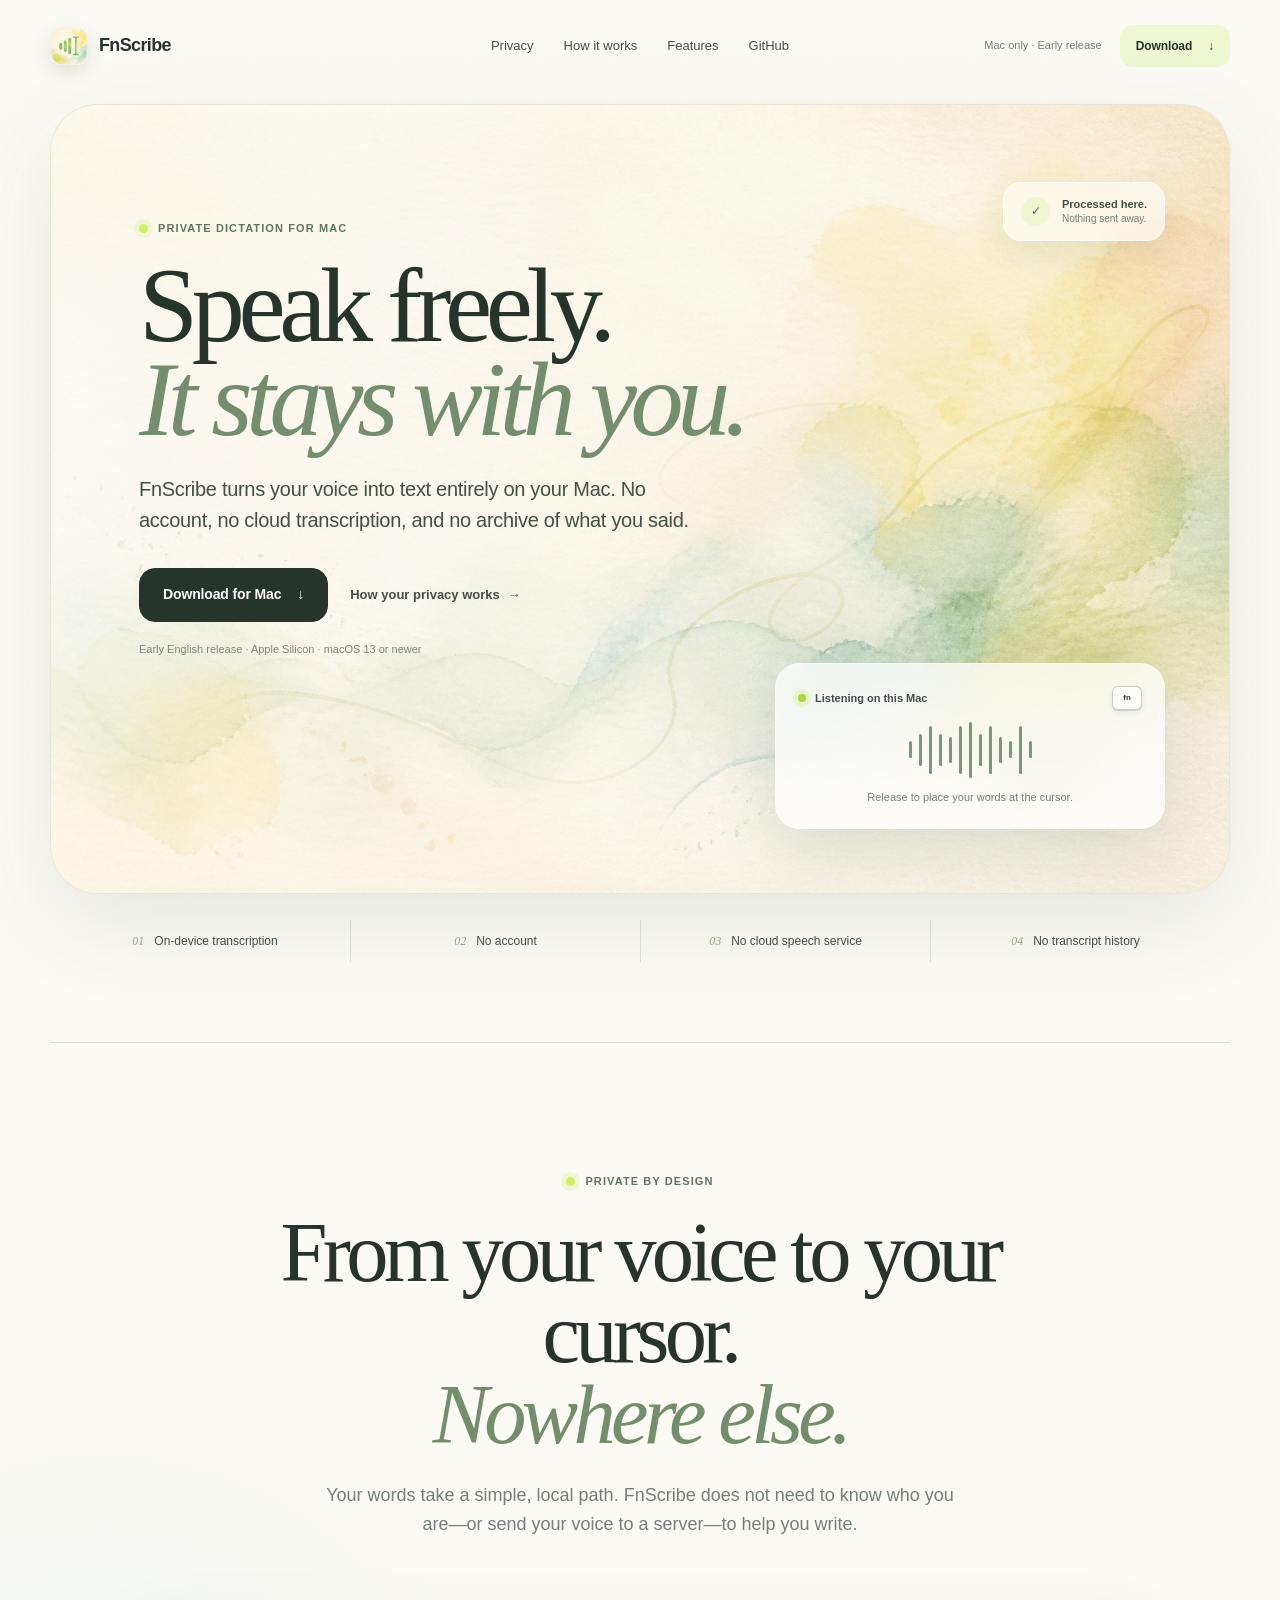
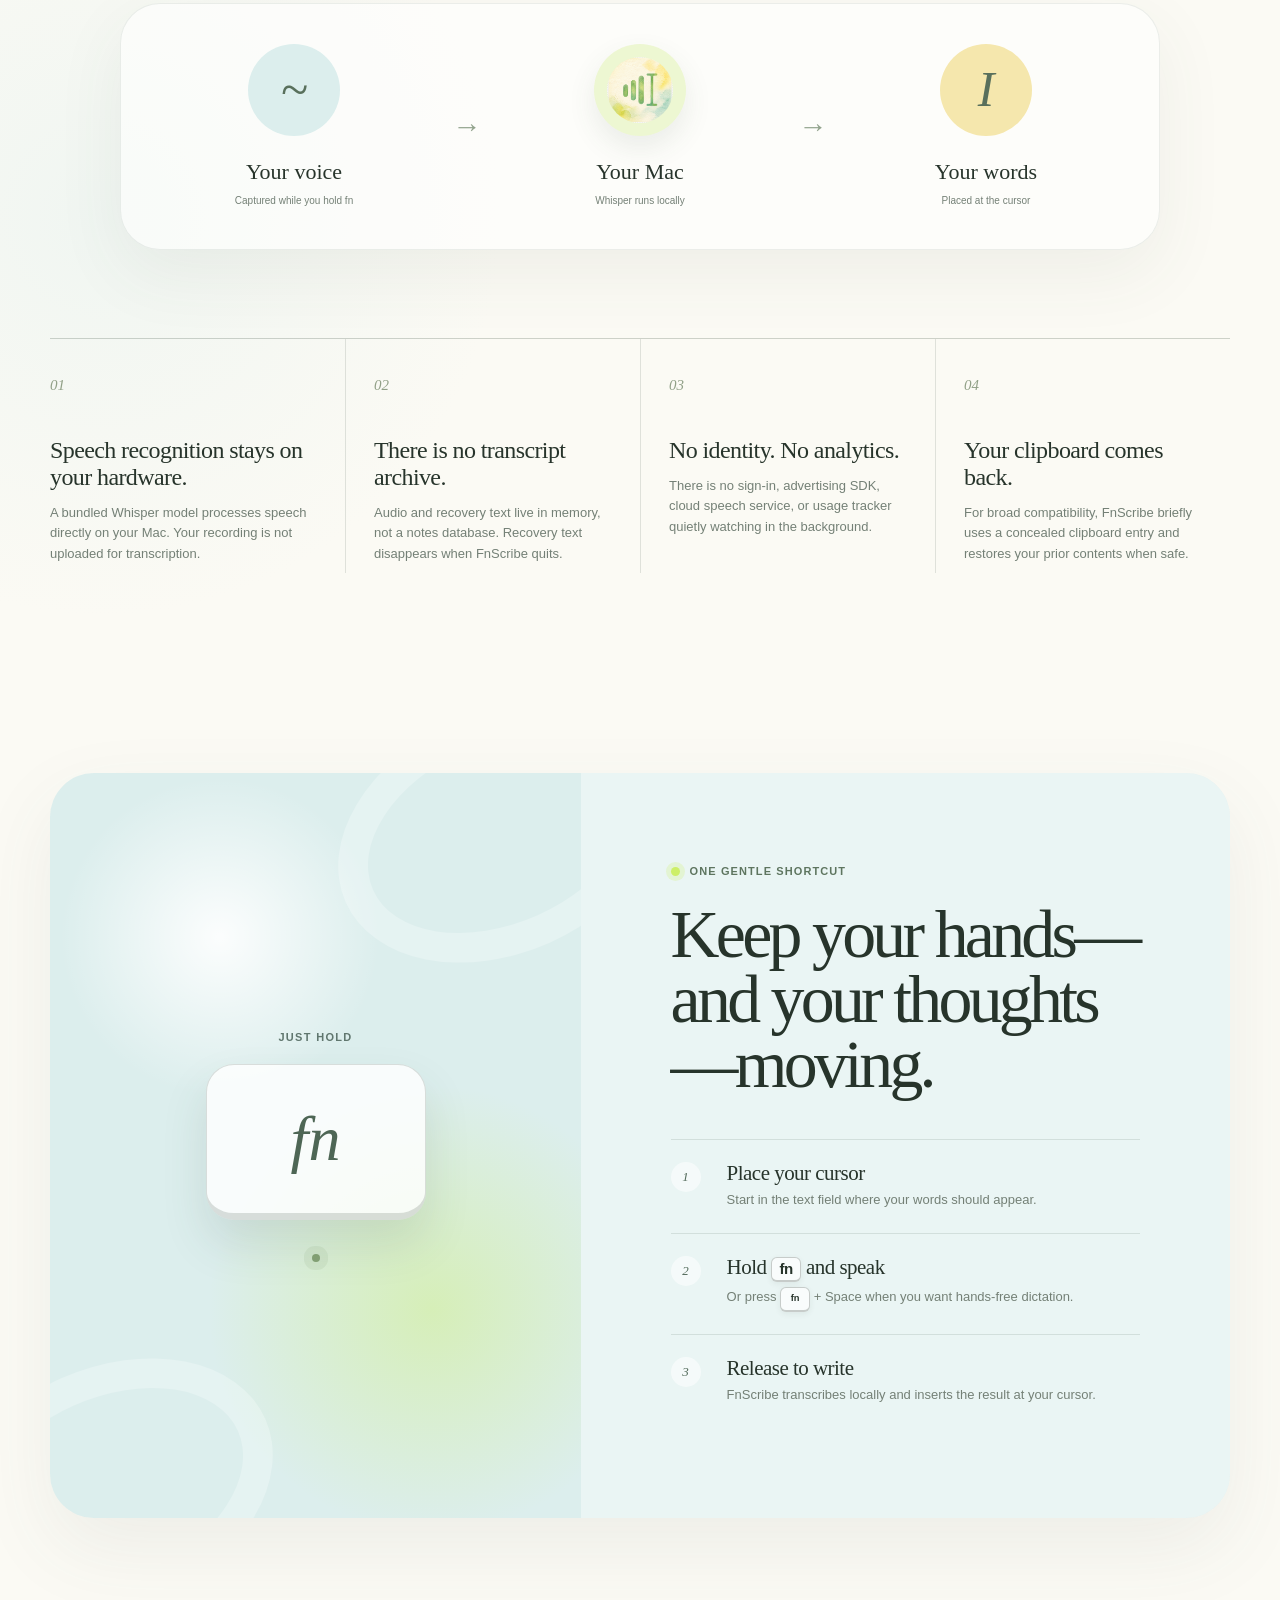
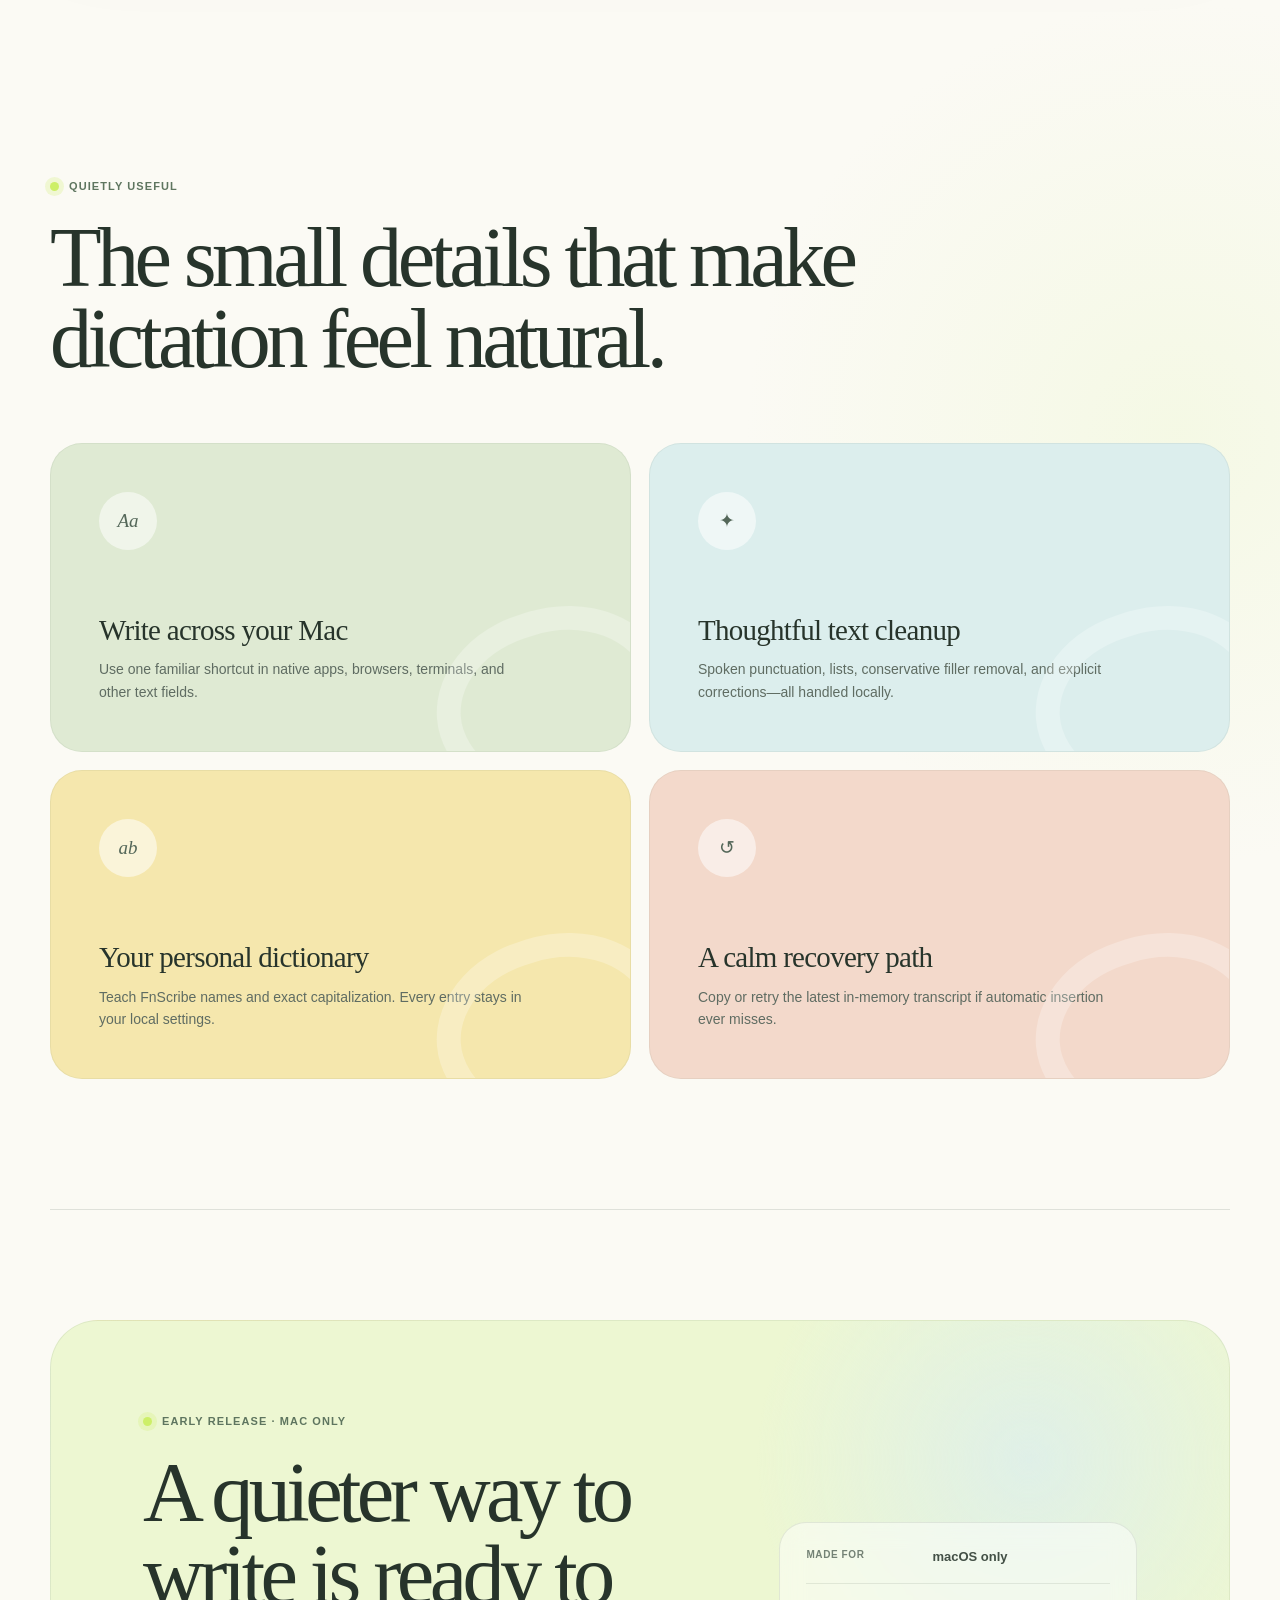
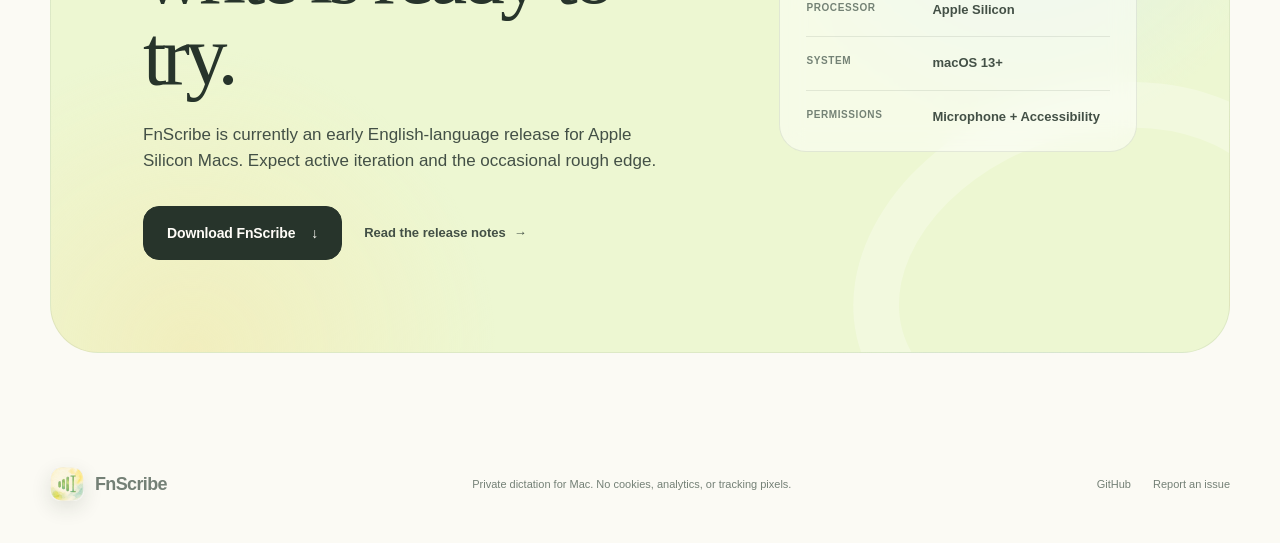
==== commit fd941002: "replace icon with watercolor design" ====
--- a/docs/index.html
+++ b/docs/index.html
@@ -30,8 +30,8 @@
       rel="canonical"
       href="https://algorithmicresearchgroup.github.io/fnscribe/"
     />
-    <link rel="icon" type="image/png" href="assets/fnscribe-icon.png" />
-    <link rel="apple-touch-icon" href="assets/fnscribe-icon.png" />
+    <link rel="icon" type="image/png" href="assets/fnscribe-icon.png?v=2" />
+    <link rel="apple-touch-icon" href="assets/fnscribe-icon.png?v=2" />
     <link rel="manifest" href="site.webmanifest" />
     <link rel="stylesheet" href="styles.css" />
     <title>FnScribe — Private dictation for Mac</title>
@@ -41,7 +41,7 @@
 
     <header class="site-header" id="top">
       <a class="brand" href="#top" aria-label="FnScribe home">
-        <img src="assets/fnscribe-icon.png" width="38" height="38" alt="" />
+        <img src="assets/fnscribe-icon.png?v=2" width="38" height="38" alt="" />
         <span>FnScribe</span>
       </a>
 
@@ -149,7 +149,7 @@
           </div>
           <span class="journey-arrow" aria-hidden="true">→</span>
           <div class="journey-step journey-mac">
-            <img src="assets/fnscribe-icon.png" width="66" height="66" alt="" />
+            <img src="assets/fnscribe-icon.png?v=2" width="66" height="66" alt="" />
             <p><strong>Your Mac</strong><small>Whisper runs locally</small></p>
           </div>
           <span class="journey-arrow" aria-hidden="true">→</span>
@@ -321,7 +321,7 @@
 
     <footer>
       <a class="brand" href="#top" aria-label="Back to the top">
-        <img src="assets/fnscribe-icon.png" width="34" height="34" alt="" />
+        <img src="assets/fnscribe-icon.png?v=2" width="34" height="34" alt="" />
         <span>FnScribe</span>
       </a>
       <p>Private dictation for Mac. No cookies, analytics, or tracking pixels.</p>
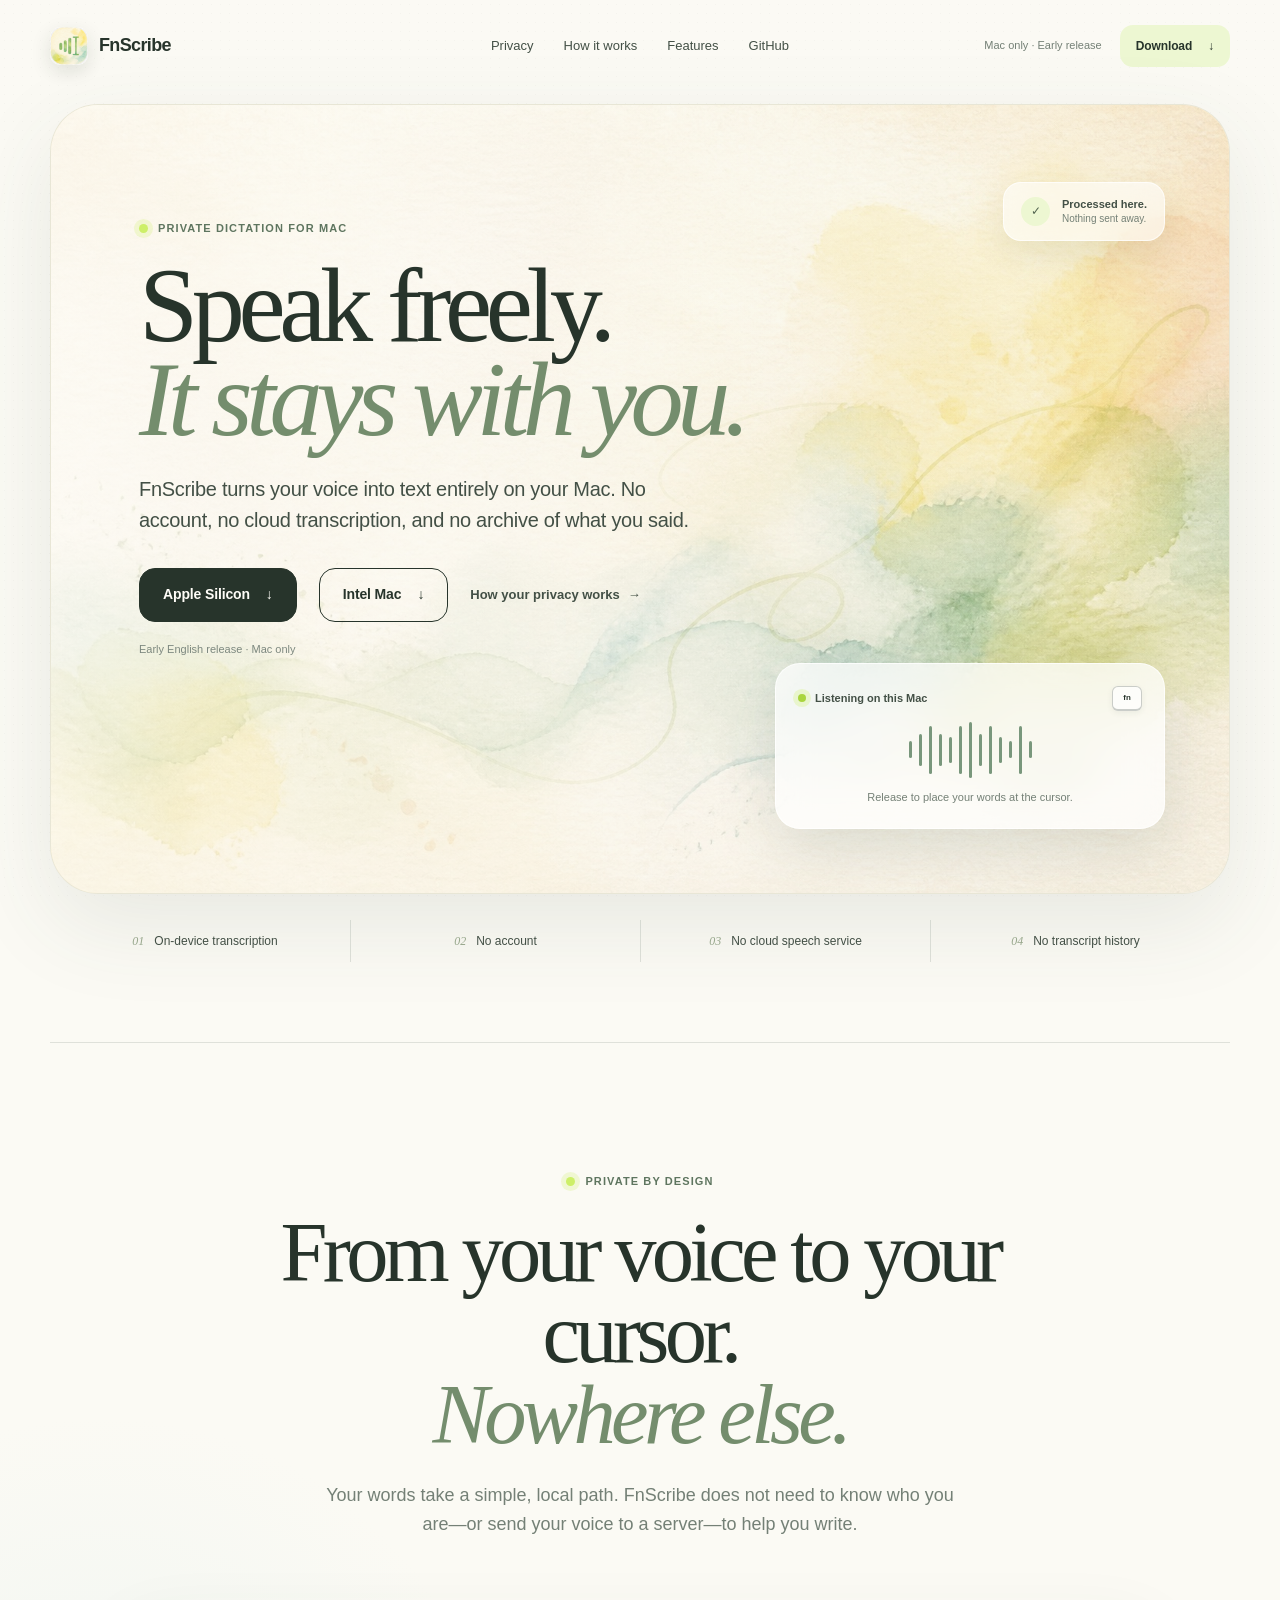
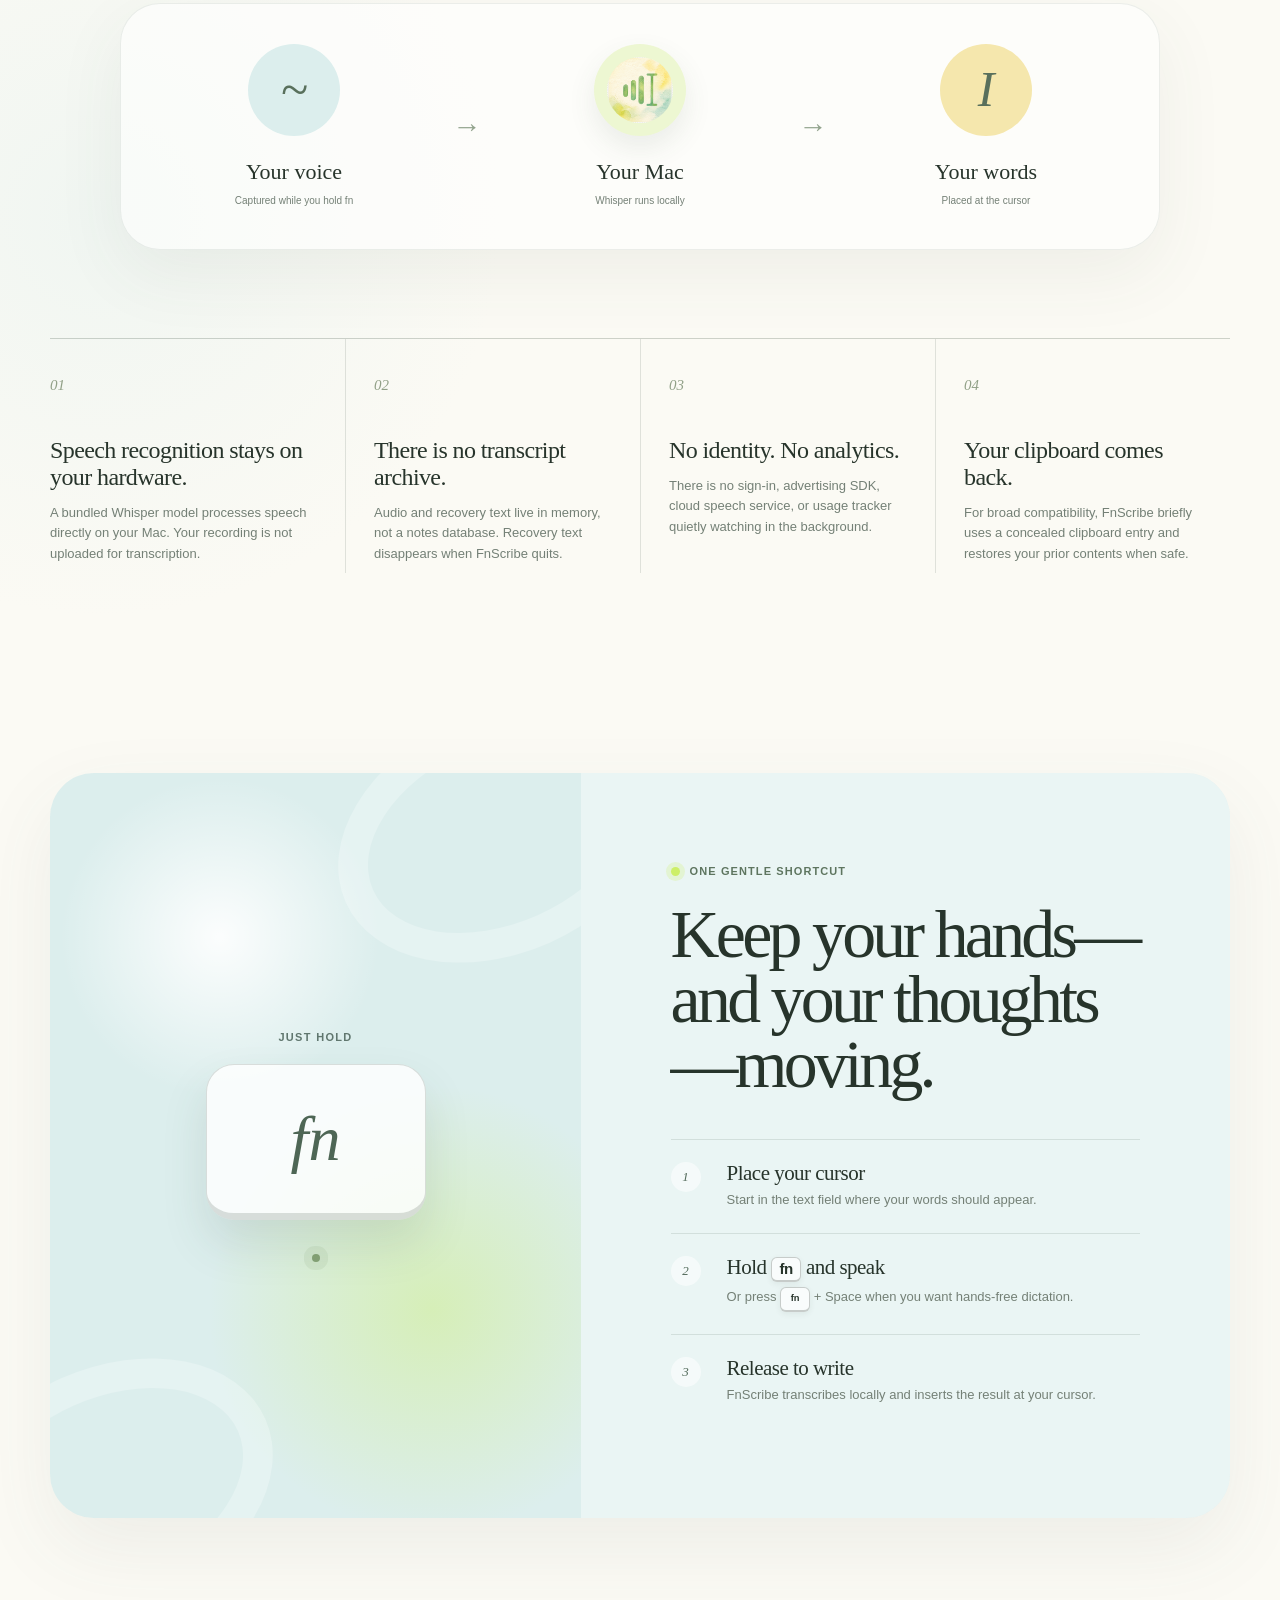
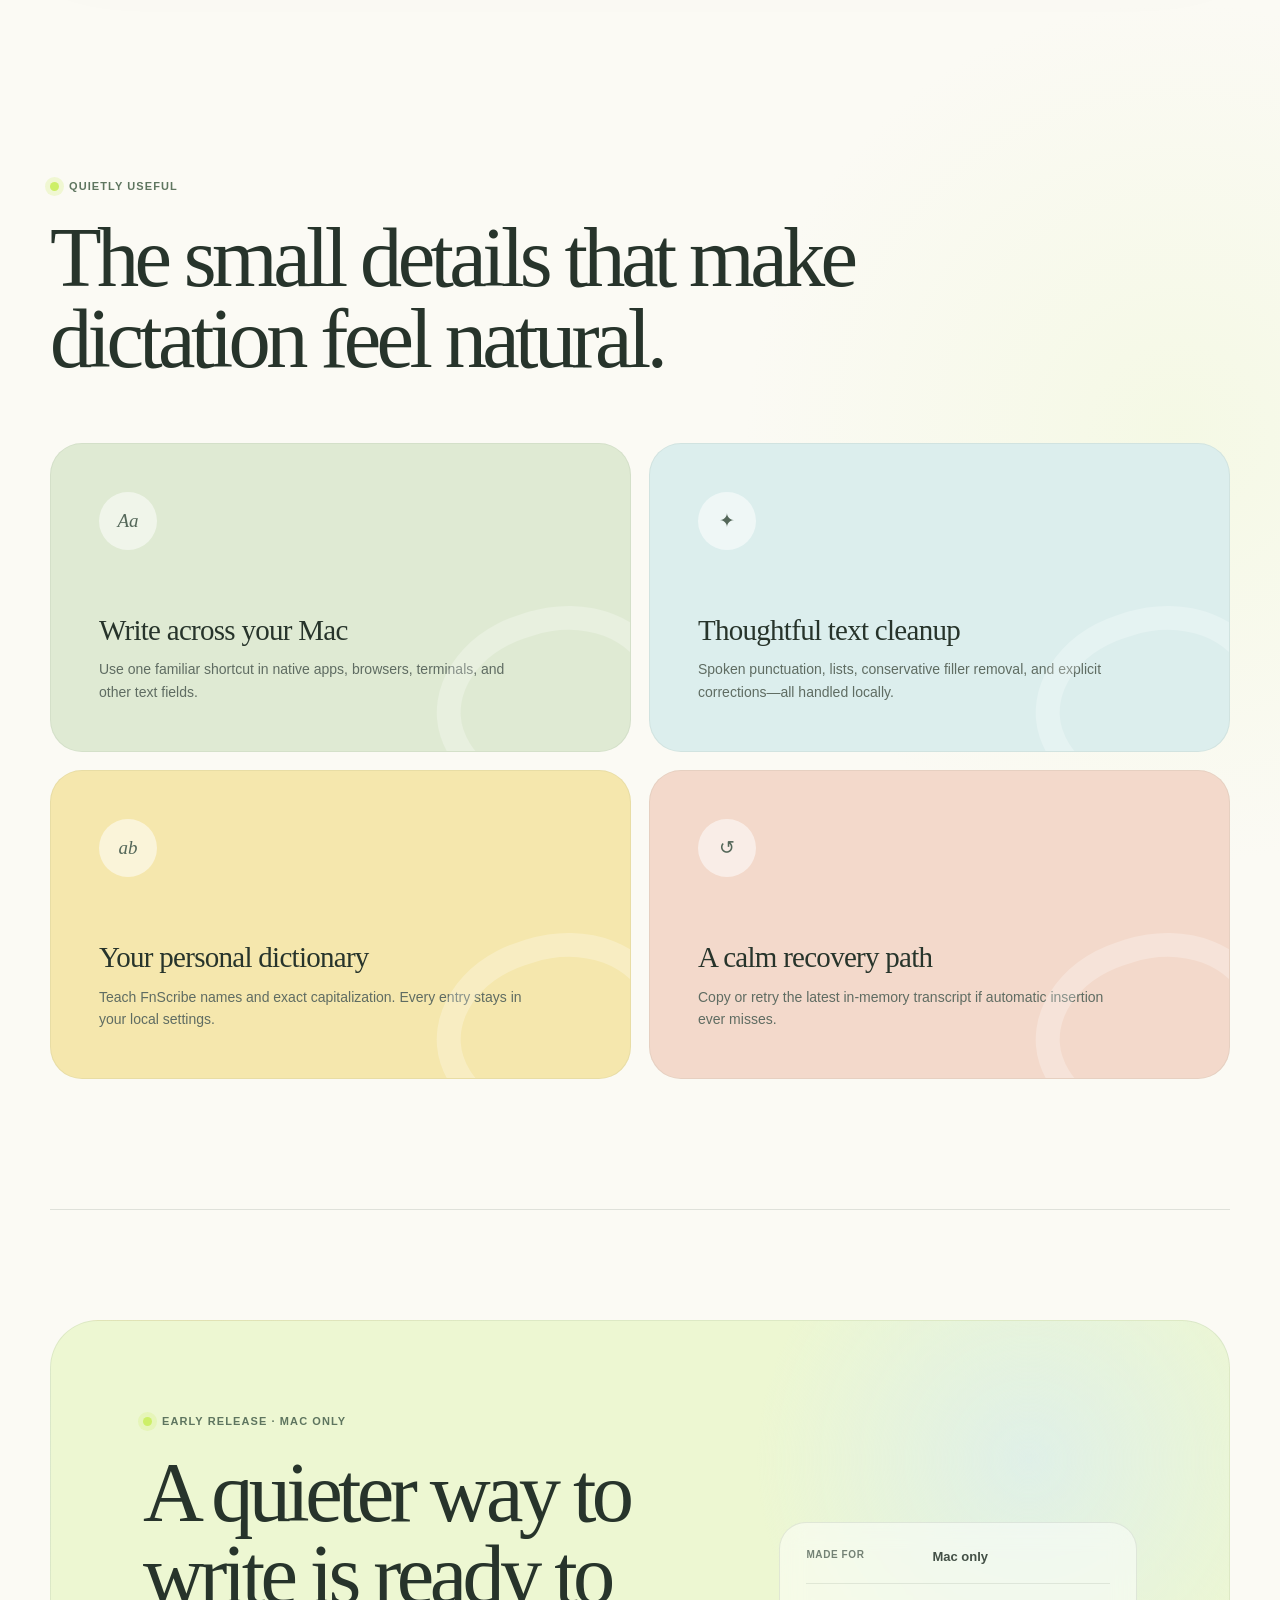
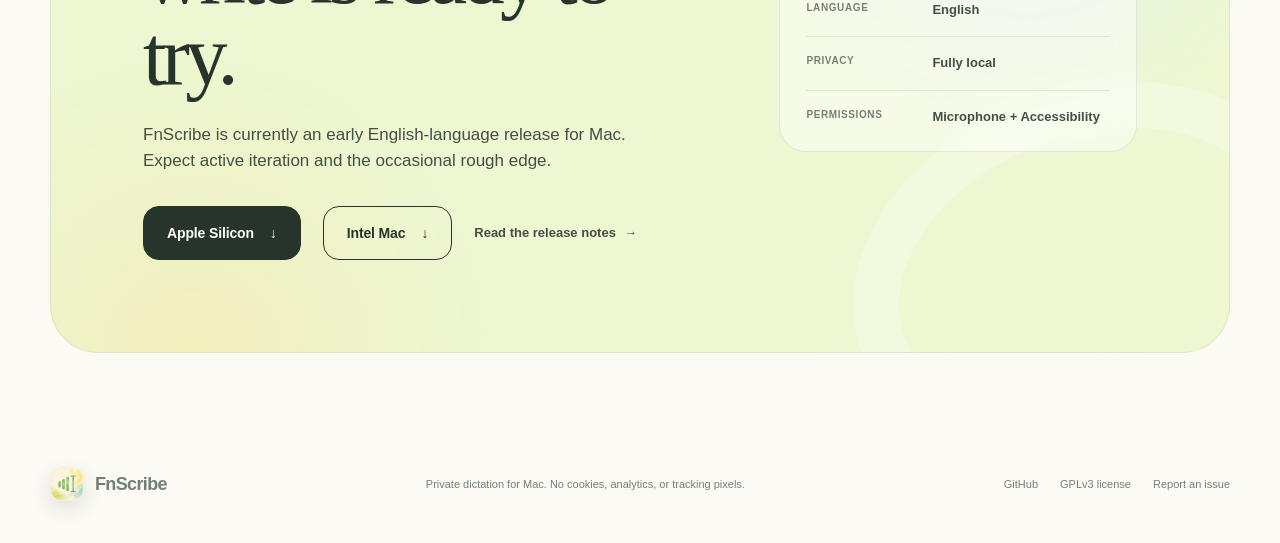
==== commit 58ab6459: "add mac intel" ====
--- a/docs/index.html
+++ b/docs/index.html
@@ -7,7 +7,7 @@
     <meta name="theme-color" content="#fbfaf4" />
     <meta
       name="description"
-      content="FnScribe is private, offline dictation for Apple Silicon Macs. Hold fn, speak, and release—your audio and transcript stay on your Mac."
+      content="FnScribe is private, offline dictation for Mac. Hold fn, speak, and release—your audio and transcript stay on your Mac."
     />
     <meta name="robots" content="index, follow" />
     <meta property="og:type" content="website" />
@@ -15,7 +15,7 @@
     <meta property="og:title" content="FnScribe — Private dictation for Mac" />
     <meta
       property="og:description"
-      content="Fast, local dictation with no account, no cloud transcription, and no transcript history. Early release for Apple Silicon Macs."
+      content="Fast, local dictation for Mac with no account, no cloud transcription, and no transcript history."
     />
     <meta
       property="og:url"
@@ -56,8 +56,8 @@
         <span class="availability">Mac only · Early release</span>
         <a
           class="button button-small"
-          href="https://github.com/AlgorithmicResearchGroup/fnscribe/releases/latest/download/FnScribe-arm64.dmg"
-          aria-label="Download the early release of FnScribe for Apple Silicon Mac"
+          href="#downloads"
+          aria-label="Choose a FnScribe download for your Mac"
         >
           Download <span aria-hidden="true">↓</span>
         </a>
@@ -88,13 +88,19 @@
                 class="button button-primary"
                 href="https://github.com/AlgorithmicResearchGroup/fnscribe/releases/latest/download/FnScribe-arm64.dmg"
               >
-                Download for Mac <span aria-hidden="true">↓</span>
+                Apple Silicon <span aria-hidden="true">↓</span>
+              </a>
+              <a
+                class="button"
+                href="https://github.com/AlgorithmicResearchGroup/fnscribe/releases/latest/download/FnScribe-x64.dmg"
+              >
+                Intel Mac <span aria-hidden="true">↓</span>
               </a>
               <a class="soft-link" href="#privacy">How your privacy works <span aria-hidden="true">→</span></a>
             </div>
 
             <p class="hero-compatibility">
-              Early English release · Apple Silicon · macOS 13 or newer
+              Early English release · Mac only
             </p>
           </div>
 
@@ -275,20 +281,26 @@
         </div>
       </section>
 
-      <section class="release-panel" id="requirements" aria-labelledby="release-title">
+      <section class="release-panel" id="downloads" aria-labelledby="release-title">
         <div class="release-copy">
           <p class="eyebrow"><span aria-hidden="true"></span> Early release · Mac only</p>
           <h2 id="release-title">A quieter way to write is ready to try.</h2>
           <p>
-            FnScribe is currently an early English-language release for Apple
-            Silicon Macs. Expect active iteration and the occasional rough edge.
+            FnScribe is currently an early English-language release for Mac.
+            Expect active iteration and the occasional rough edge.
           </p>
           <div class="release-actions">
             <a
               class="button button-primary"
               href="https://github.com/AlgorithmicResearchGroup/fnscribe/releases/latest/download/FnScribe-arm64.dmg"
             >
-              Download FnScribe <span aria-hidden="true">↓</span>
+              Apple Silicon <span aria-hidden="true">↓</span>
+            </a>
+            <a
+              class="button"
+              href="https://github.com/AlgorithmicResearchGroup/fnscribe/releases/latest/download/FnScribe-x64.dmg"
+            >
+              Intel Mac <span aria-hidden="true">↓</span>
             </a>
             <a
               class="soft-link"
@@ -301,15 +313,15 @@
         <dl class="requirements">
           <div>
             <dt>Made for</dt>
-            <dd>macOS only</dd>
+            <dd>Mac only</dd>
           </div>
           <div>
-            <dt>Processor</dt>
-            <dd>Apple Silicon</dd>
+            <dt>Language</dt>
+            <dd>English</dd>
           </div>
           <div>
-            <dt>System</dt>
-            <dd>macOS 13+</dd>
+            <dt>Privacy</dt>
+            <dd>Fully local</dd>
           </div>
           <div>
             <dt>Permissions</dt>
@@ -327,6 +339,7 @@
       <p>Private dictation for Mac. No cookies, analytics, or tracking pixels.</p>
       <div>
         <a href="https://github.com/AlgorithmicResearchGroup/fnscribe">GitHub</a>
+        <a href="https://github.com/AlgorithmicResearchGroup/fnscribe/blob/master/LICENSE">GPLv3 license</a>
         <a href="https://github.com/AlgorithmicResearchGroup/fnscribe/issues">Report an issue</a>
       </div>
     </footer>
